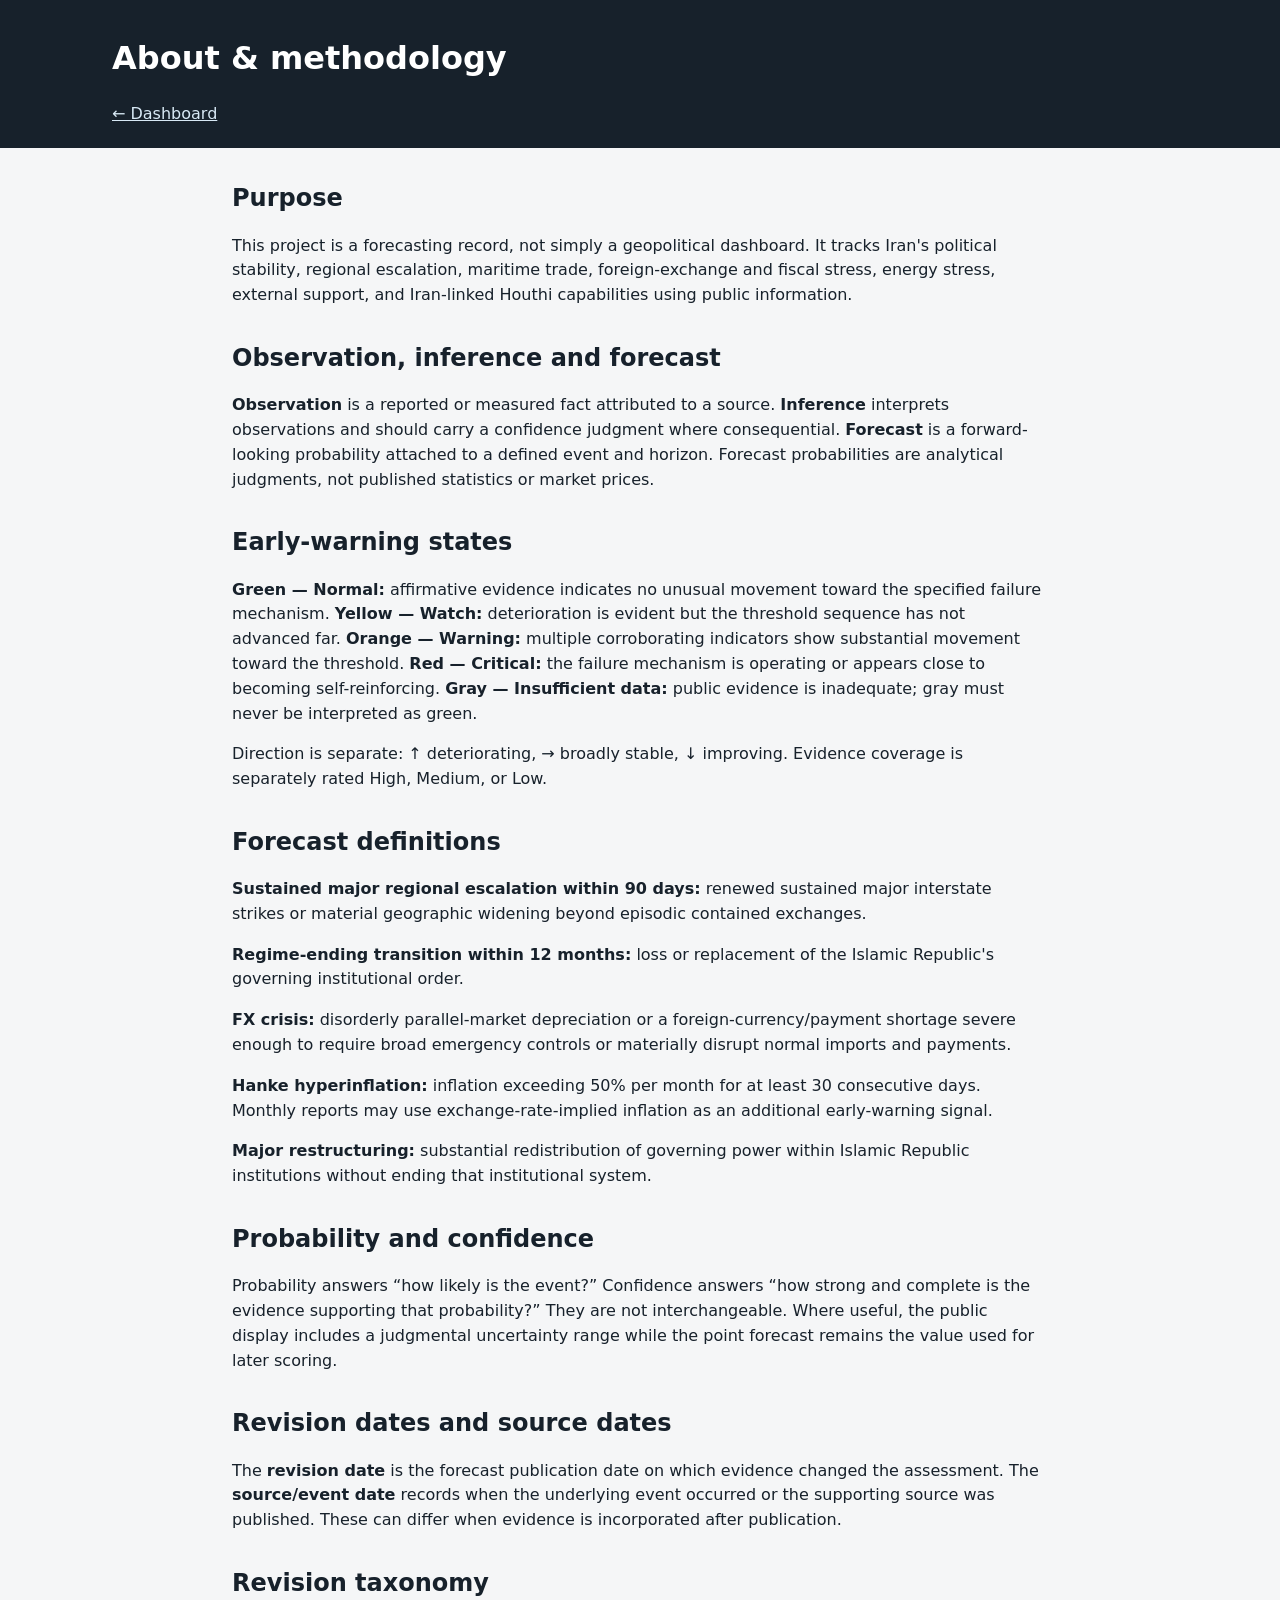
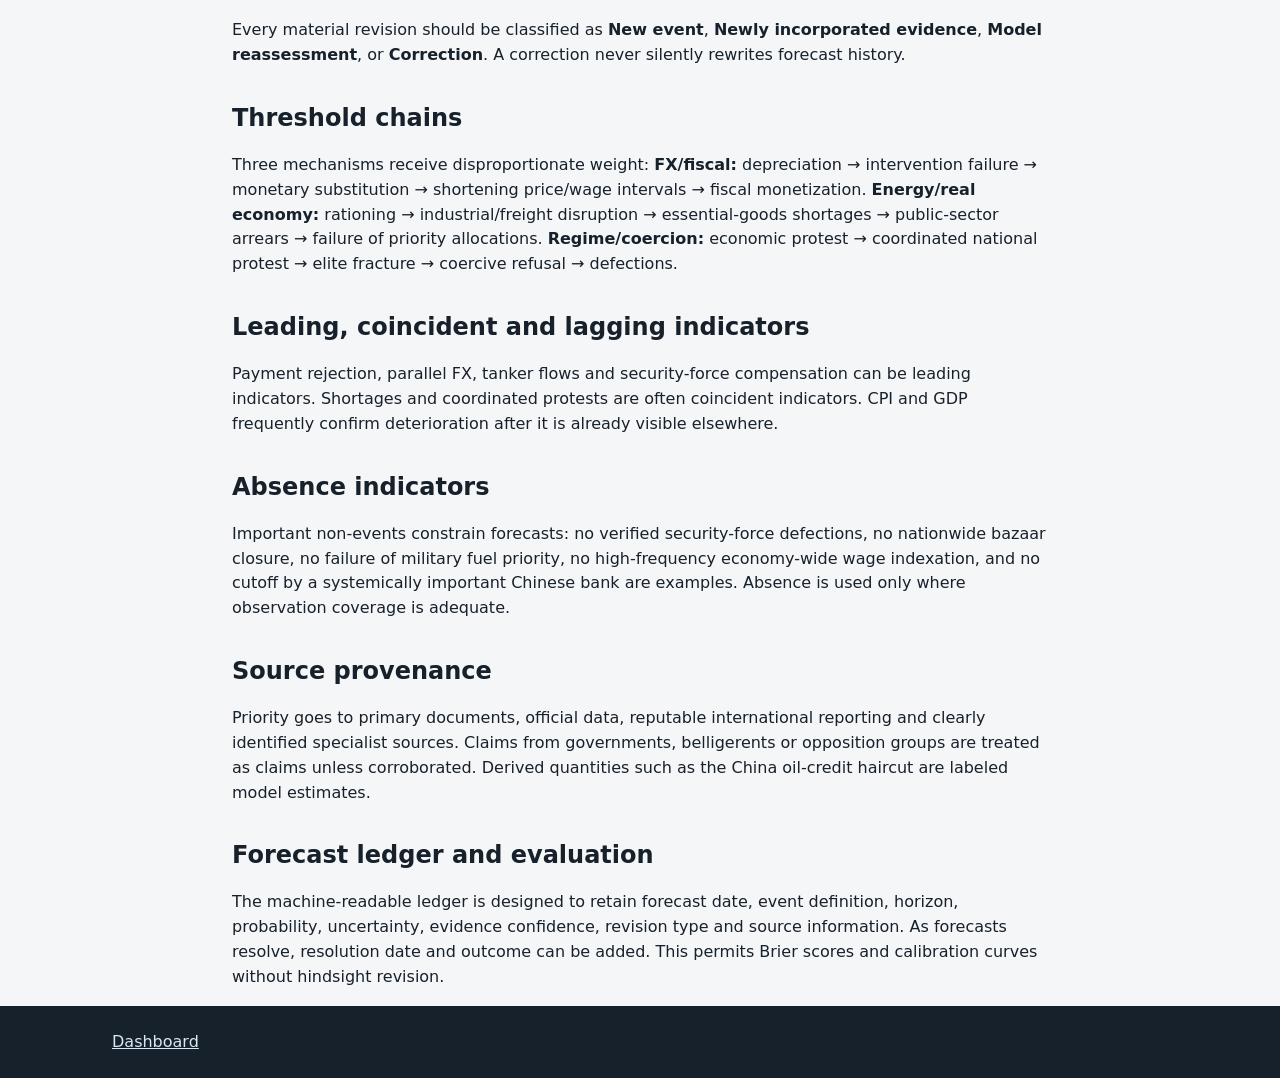
==== about.html @ d5e2c006 "Harmonize uncertainty terminology and revision-date methodology" ====
<!doctype html><html lang="en"><head><meta charset="utf-8"><meta name="viewport" content="width=device-width,initial-scale=1"><title>Methodology · Iran Stability Monitor</title><link rel="stylesheet" href="assets/style.css"></head><body><header><div class="wrap"><h1>About & methodology</h1><nav><a href="index.html">← Dashboard</a></nav></div></header><main class="wrap prose"><h2>Purpose</h2><p>This project is a forecasting record, not simply a geopolitical dashboard. It tracks Iran's political stability, regional escalation, maritime trade, foreign-exchange and fiscal stress, energy stress, external support, and Iran-linked Houthi capabilities using public information.</p><h2>Observation, inference and forecast</h2><p><strong>Observation</strong> is a reported or measured fact attributed to a source. <strong>Inference</strong> interprets observations and should carry a confidence judgment where consequential. <strong>Forecast</strong> is a forward-looking probability attached to a defined event and horizon. Forecast probabilities are analytical judgments, not published statistics or market prices.</p><h2>Early-warning states</h2><p><strong>Green — Normal:</strong> affirmative evidence indicates no unusual movement toward the specified failure mechanism. <strong>Yellow — Watch:</strong> deterioration is evident but the threshold sequence has not advanced far. <strong>Orange — Warning:</strong> multiple corroborating indicators show substantial movement toward the threshold. <strong>Red — Critical:</strong> the failure mechanism is operating or appears close to becoming self-reinforcing. <strong>Gray — Insufficient data:</strong> public evidence is inadequate; gray must never be interpreted as green.</p><p>Direction is separate: ↑ deteriorating, → broadly stable, ↓ improving. Evidence coverage is separately rated High, Medium, or Low.</p><h2>Forecast definitions</h2><p><strong>Sustained major regional escalation within 90 days:</strong> renewed sustained major interstate strikes or material geographic widening beyond episodic contained exchanges.</p><p><strong>Regime-ending transition within 12 months:</strong> loss or replacement of the Islamic Republic's governing institutional order.</p><p><strong>FX crisis:</strong> disorderly parallel-market depreciation or a foreign-currency/payment shortage severe enough to require broad emergency controls or materially disrupt normal imports and payments.</p><p><strong>Hanke hyperinflation:</strong> inflation exceeding 50% per month for at least 30 consecutive days. Monthly reports may use exchange-rate-implied inflation as an additional early-warning signal.</p><p><strong>Major restructuring:</strong> substantial redistribution of governing power within Islamic Republic institutions without ending that institutional system.</p><h2>Probability and confidence</h2><p>Probability answers “how likely is the event?” Confidence answers “how strong and complete is the evidence supporting that probability?” They are not interchangeable. Where useful, the public display includes a judgmental uncertainty range while the point forecast remains the value used for later scoring.</p><h2>Revision dates and source dates</h2><p>The <strong>revision date</strong> is the forecast publication date on which evidence changed the assessment. The <strong>source/event date</strong> records when the underlying event occurred or the supporting source was published. These can differ when evidence is incorporated after publication.</p><h2>Revision taxonomy</h2><p>Every material revision should be classified as <strong>New event</strong>, <strong>Newly incorporated evidence</strong>, <strong>Model reassessment</strong>, or <strong>Correction</strong>. A correction never silently rewrites forecast history.</p><h2>Threshold chains</h2><p>Three mechanisms receive disproportionate weight: <strong>FX/fiscal:</strong> depreciation → intervention failure → monetary substitution → shortening price/wage intervals → fiscal monetization. <strong>Energy/real economy:</strong> rationing → industrial/freight disruption → essential-goods shortages → public-sector arrears → failure of priority allocations. <strong>Regime/coercion:</strong> economic protest → coordinated national protest → elite fracture → coercive refusal → defections.</p><h2>Leading, coincident and lagging indicators</h2><p>Payment rejection, parallel FX, tanker flows and security-force compensation can be leading indicators. Shortages and coordinated protests are often coincident indicators. CPI and GDP frequently confirm deterioration after it is already visible elsewhere.</p><h2>Absence indicators</h2><p>Important non-events constrain forecasts: no verified security-force defections, no nationwide bazaar closure, no failure of military fuel priority, no high-frequency economy-wide wage indexation, and no cutoff by a systemically important Chinese bank are examples. Absence is used only where observation coverage is adequate.</p><h2>Source provenance</h2><p>Priority goes to primary documents, official data, reputable international reporting and clearly identified specialist sources. Claims from governments, belligerents or opposition groups are treated as claims unless corroborated. Derived quantities such as the China oil-credit haircut are labeled model estimates.</p><h2>Forecast ledger and evaluation</h2><p>The machine-readable ledger is designed to retain forecast date, event definition, horizon, probability, uncertainty, evidence confidence, revision type and source information. As forecasts resolve, resolution date and outcome can be added. This permits Brier scores and calibration curves without hindsight revision.</p></main><footer><div class="wrap"><a href="index.html">Dashboard</a></div></footer></body></html>
---- assets/style.css ----
:root{--bg:#f5f6f7;--paper:#fff;--ink:#17212b;--muted:#64717d;--line:#dce1e5;--red:#a92c2c;--orange:#c56b16;--yellow:#b58a13;--green:#28734b;--gray:#8b949c;--blue:#245c83}*{box-sizing:border-box}body{margin:0;background:var(--bg);color:var(--ink);font:16px/1.55 system-ui,-apple-system,Segoe UI,sans-serif}.wrap{max-width:1100px;margin:auto;padding:0 22px}header{background:#17212b;color:#fff;padding:34px 0 22px}header h1{margin:0 0 4px;font-size:2rem}header p{margin:0;color:#cbd3da}nav{display:flex;gap:17px;flex-wrap:wrap;margin-top:18px}a{color:#25648e}header a,footer a{color:#d8e9f5}main{padding-top:30px;padding-bottom:50px}section{margin:0 0 44px}h2{margin-bottom:10px}h3{margin-top:24px}.lead{font-size:1.12rem;max-width:900px}.eyebrow{font-size:.78rem;font-weight:800;letter-spacing:.12em;color:var(--blue)}.cards{display:grid;grid-template-columns:repeat(auto-fit,minmax(205px,1fr));gap:12px}.card,.warning .item,.news,.archive,.empty,.changebox,.panel{background:var(--paper);border:1px solid var(--line);border-radius:9px;padding:16px}.card .value{font-size:1.55rem;font-weight:750}.card .label{font-weight:700}.card .meta{margin-top:7px;color:var(--muted);font-size:.84rem}.small,.muted,.note{color:var(--muted);font-size:.92rem}.critical,.red{border-left:5px solid var(--red)}.warning-level,.orange{border-left:5px solid var(--orange)}.watch,.yellow,.amber{border-left:5px solid var(--yellow)}.normal,.green{border-left:5px solid var(--green)}.unknown,.gray{border-left:5px solid var(--gray)}table{width:100%;border-collapse:collapse;background:var(--paper)}th,td{padding:11px 12px;border-bottom:1px solid var(--line);text-align:left;vertical-align:top}th{font-size:.88rem;color:var(--muted)}.warning{display:grid;grid-template-columns:repeat(auto-fit,minmax(235px,1fr));gap:10px}.warning .item{border-left-width:5px}.warning .head{display:flex;justify-content:space-between;gap:10px;font-weight:750}.dir{font-size:1.05rem}.legend{display:flex;gap:14px;flex-wrap:wrap;margin:10px 0 16px;font-size:.88rem}.green-dot{color:var(--green)}.yellow-dot{color:var(--yellow)}.orange-dot{color:var(--orange)}.red-dot{color:var(--red)}.gray-dot{color:var(--gray)}.news,.archive{margin:9px 0}.news h3,.archive h3{margin:0 0 6px}.tag{font-size:.75rem;font-weight:750;text-transform:uppercase;letter-spacing:.06em}.chartbox{background:white;border:1px solid var(--line);border-radius:9px;padding:12px;overflow:auto;margin-bottom:14px}.prose{max-width:860px}.prose h2{margin-top:32px}.twocol{display:grid;grid-template-columns:1fr 1fr;gap:16px}.changebox{border-left:5px solid var(--blue);margin:15px 0}.chain{background:var(--paper);border:1px solid var(--line);border-radius:9px;padding:14px;margin:10px 0}.steps{display:flex;gap:7px;flex-wrap:wrap;margin-top:8px}.step{padding:5px 8px;border-radius:6px;background:#eceff2;font-size:.86rem}.step.active{background:#f6dfbf}.step.criticalstep{background:#f3c7c7}.step.unknownstep{background:#e7e8e9;color:#667}.range{font-size:.88rem;color:var(--muted)}footer{background:#17212b;color:#cbd3da;padding:24px 0}.note{border-top:1px solid var(--line);padding-top:18px}@media(max-width:700px){header h1{font-size:1.55rem}table{font-size:.86rem}.wrap{padding:0 14px}.twocol{grid-template-columns:1fr}}.signal{font-size:1.05rem;margin-right:3px}.signal.critical{color:var(--red)}.signal.warning-level{color:var(--orange)}.signal.watch{color:var(--yellow)}.signal.normal{color:var(--green)}.signal.unknown{color:var(--gray)}.dir{display:inline-flex;align-items:center;justify-content:center;min-width:28px;height:28px;border-radius:50%;font-weight:900}.dir.up{background:#f7d7d7;color:var(--red)}.dir.flat{background:#eceff2;color:#56616b}.dir.down{background:#dcefe4;color:var(--green)}.dir.unknown{background:#eceff2;color:var(--gray)}.warning .item{position:relative}.warning .item .small{margin-top:7px}.step.done{background:#e6e9ec;color:#4f5962}.step.current.warning{background:#f6dfbf;border:1px solid var(--orange)}.step.current.critical{background:#f3c7c7;border:1px solid var(--red)}.step.current.watch{background:#f5edc9;border:1px solid var(--yellow)}.step.current.normal{background:#dcefe4;border:1px solid var(--green)}.step.current.unknown{background:#e7e8e9;border:1px solid var(--gray)}.forecast-detail{margin:10px 0}.triggergrid{display:grid;grid-template-columns:1fr 1fr;gap:12px;margin-top:8px;font-size:.9rem}.legacy{font-size:.7rem;text-transform:uppercase;letter-spacing:.05em;background:#eceff2;color:#667;padding:3px 6px;border-radius:5px;font-weight:600}@media(max-width:700px){.triggergrid{grid-template-columns:1fr}}
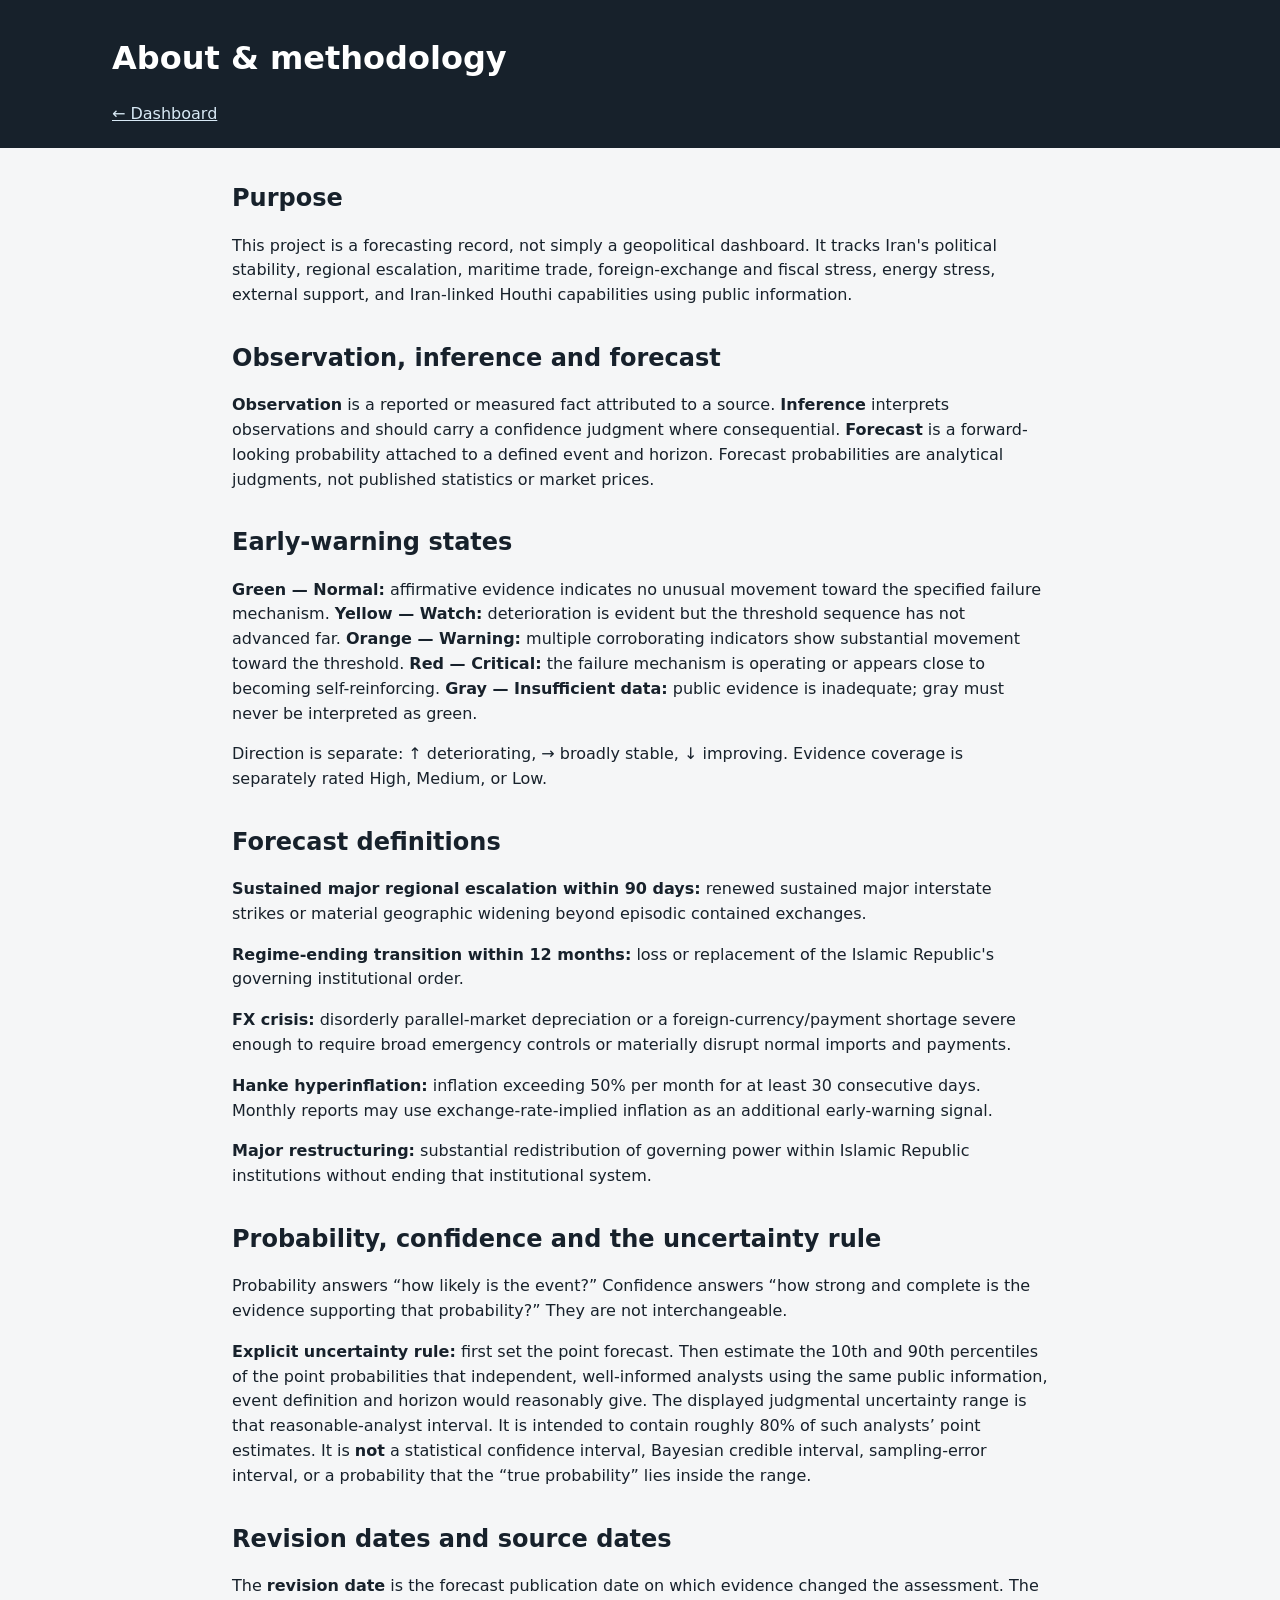
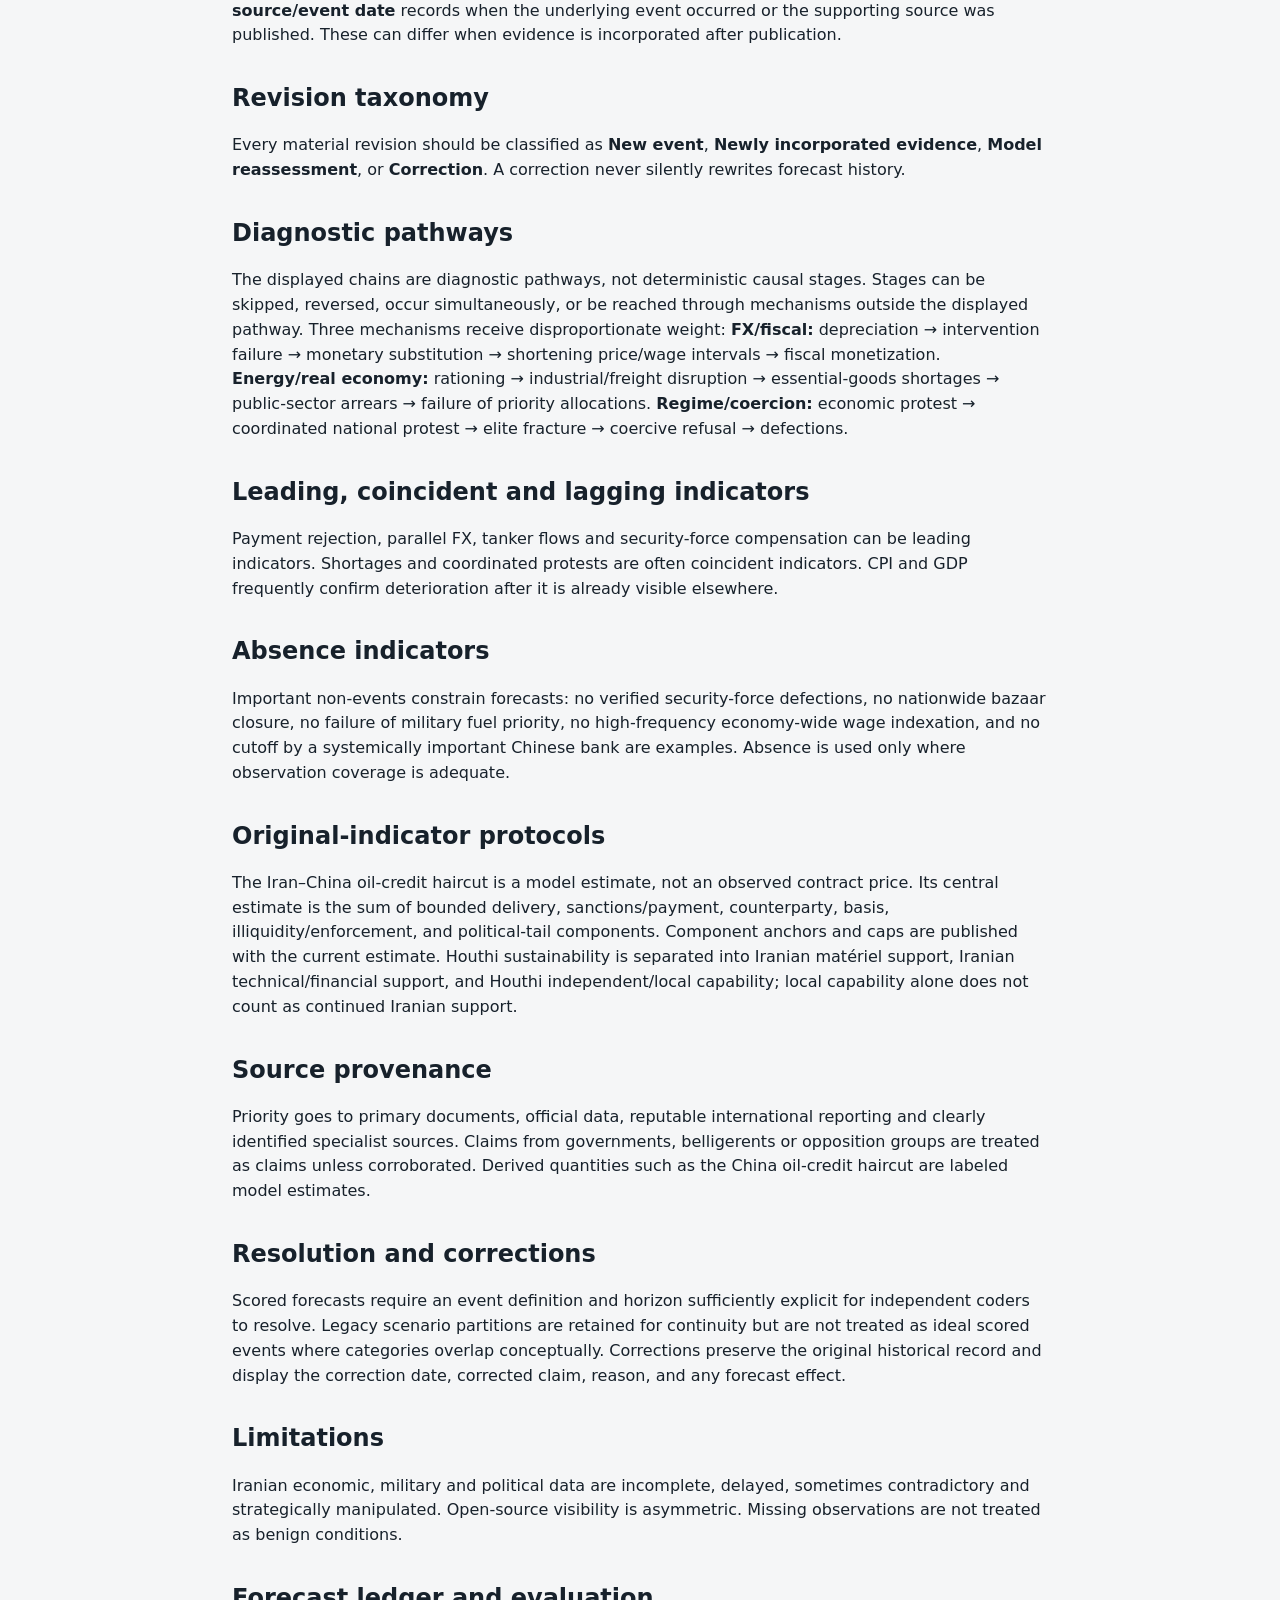
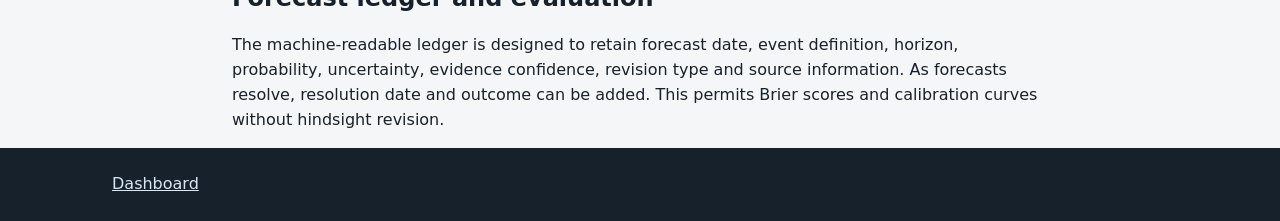
==== commit 41920af9: "Define uncertainty rule pathways resolution and model protocols" ====
--- a/about.html
+++ b/about.html
@@ -1 +1 @@
-<!doctype html><html lang="en"><head><meta charset="utf-8"><meta name="viewport" content="width=device-width,initial-scale=1"><title>Methodology · Iran Stability Monitor</title><link rel="stylesheet" href="assets/style.css"></head><body><header><div class="wrap"><h1>About & methodology</h1><nav><a href="index.html">← Dashboard</a></nav></div></header><main class="wrap prose"><h2>Purpose</h2><p>This project is a forecasting record, not simply a geopolitical dashboard. It tracks Iran's political stability, regional escalation, maritime trade, foreign-exchange and fiscal stress, energy stress, external support, and Iran-linked Houthi capabilities using public information.</p><h2>Observation, inference and forecast</h2><p><strong>Observation</strong> is a reported or measured fact attributed to a source. <strong>Inference</strong> interprets observations and should carry a confidence judgment where consequential. <strong>Forecast</strong> is a forward-looking probability attached to a defined event and horizon. Forecast probabilities are analytical judgments, not published statistics or market prices.</p><h2>Early-warning states</h2><p><strong>Green — Normal:</strong> affirmative evidence indicates no unusual movement toward the specified failure mechanism. <strong>Yellow — Watch:</strong> deterioration is evident but the threshold sequence has not advanced far. <strong>Orange — Warning:</strong> multiple corroborating indicators show substantial movement toward the threshold. <strong>Red — Critical:</strong> the failure mechanism is operating or appears close to becoming self-reinforcing. <strong>Gray — Insufficient data:</strong> public evidence is inadequate; gray must never be interpreted as green.</p><p>Direction is separate: ↑ deteriorating, → broadly stable, ↓ improving. Evidence coverage is separately rated High, Medium, or Low.</p><h2>Forecast definitions</h2><p><strong>Sustained major regional escalation within 90 days:</strong> renewed sustained major interstate strikes or material geographic widening beyond episodic contained exchanges.</p><p><strong>Regime-ending transition within 12 months:</strong> loss or replacement of the Islamic Republic's governing institutional order.</p><p><strong>FX crisis:</strong> disorderly parallel-market depreciation or a foreign-currency/payment shortage severe enough to require broad emergency controls or materially disrupt normal imports and payments.</p><p><strong>Hanke hyperinflation:</strong> inflation exceeding 50% per month for at least 30 consecutive days. Monthly reports may use exchange-rate-implied inflation as an additional early-warning signal.</p><p><strong>Major restructuring:</strong> substantial redistribution of governing power within Islamic Republic institutions without ending that institutional system.</p><h2>Probability and confidence</h2><p>Probability answers “how likely is the event?” Confidence answers “how strong and complete is the evidence supporting that probability?” They are not interchangeable. Where useful, the public display includes a judgmental uncertainty range while the point forecast remains the value used for later scoring.</p><h2>Revision dates and source dates</h2><p>The <strong>revision date</strong> is the forecast publication date on which evidence changed the assessment. The <strong>source/event date</strong> records when the underlying event occurred or the supporting source was published. These can differ when evidence is incorporated after publication.</p><h2>Revision taxonomy</h2><p>Every material revision should be classified as <strong>New event</strong>, <strong>Newly incorporated evidence</strong>, <strong>Model reassessment</strong>, or <strong>Correction</strong>. A correction never silently rewrites forecast history.</p><h2>Threshold chains</h2><p>Three mechanisms receive disproportionate weight: <strong>FX/fiscal:</strong> depreciation → intervention failure → monetary substitution → shortening price/wage intervals → fiscal monetization. <strong>Energy/real economy:</strong> rationing → industrial/freight disruption → essential-goods shortages → public-sector arrears → failure of priority allocations. <strong>Regime/coercion:</strong> economic protest → coordinated national protest → elite fracture → coercive refusal → defections.</p><h2>Leading, coincident and lagging indicators</h2><p>Payment rejection, parallel FX, tanker flows and security-force compensation can be leading indicators. Shortages and coordinated protests are often coincident indicators. CPI and GDP frequently confirm deterioration after it is already visible elsewhere.</p><h2>Absence indicators</h2><p>Important non-events constrain forecasts: no verified security-force defections, no nationwide bazaar closure, no failure of military fuel priority, no high-frequency economy-wide wage indexation, and no cutoff by a systemically important Chinese bank are examples. Absence is used only where observation coverage is adequate.</p><h2>Source provenance</h2><p>Priority goes to primary documents, official data, reputable international reporting and clearly identified specialist sources. Claims from governments, belligerents or opposition groups are treated as claims unless corroborated. Derived quantities such as the China oil-credit haircut are labeled model estimates.</p><h2>Forecast ledger and evaluation</h2><p>The machine-readable ledger is designed to retain forecast date, event definition, horizon, probability, uncertainty, evidence confidence, revision type and source information. As forecasts resolve, resolution date and outcome can be added. This permits Brier scores and calibration curves without hindsight revision.</p></main><footer><div class="wrap"><a href="index.html">Dashboard</a></div></footer></body></html>+<!doctype html><html lang="en"><head><meta charset="utf-8"><meta name="viewport" content="width=device-width,initial-scale=1"><title>Methodology · Iran Stability Monitor</title><link rel="stylesheet" href="assets/style.css"></head><body><header><div class="wrap"><h1>About & methodology</h1><nav><a href="index.html">← Dashboard</a></nav></div></header><main class="wrap prose"><h2>Purpose</h2><p>This project is a forecasting record, not simply a geopolitical dashboard. It tracks Iran's political stability, regional escalation, maritime trade, foreign-exchange and fiscal stress, energy stress, external support, and Iran-linked Houthi capabilities using public information.</p><h2>Observation, inference and forecast</h2><p><strong>Observation</strong> is a reported or measured fact attributed to a source. <strong>Inference</strong> interprets observations and should carry a confidence judgment where consequential. <strong>Forecast</strong> is a forward-looking probability attached to a defined event and horizon. Forecast probabilities are analytical judgments, not published statistics or market prices.</p><h2>Early-warning states</h2><p><strong>Green — Normal:</strong> affirmative evidence indicates no unusual movement toward the specified failure mechanism. <strong>Yellow — Watch:</strong> deterioration is evident but the threshold sequence has not advanced far. <strong>Orange — Warning:</strong> multiple corroborating indicators show substantial movement toward the threshold. <strong>Red — Critical:</strong> the failure mechanism is operating or appears close to becoming self-reinforcing. <strong>Gray — Insufficient data:</strong> public evidence is inadequate; gray must never be interpreted as green.</p><p>Direction is separate: ↑ deteriorating, → broadly stable, ↓ improving. Evidence coverage is separately rated High, Medium, or Low.</p><h2>Forecast definitions</h2><p><strong>Sustained major regional escalation within 90 days:</strong> renewed sustained major interstate strikes or material geographic widening beyond episodic contained exchanges.</p><p><strong>Regime-ending transition within 12 months:</strong> loss or replacement of the Islamic Republic's governing institutional order.</p><p><strong>FX crisis:</strong> disorderly parallel-market depreciation or a foreign-currency/payment shortage severe enough to require broad emergency controls or materially disrupt normal imports and payments.</p><p><strong>Hanke hyperinflation:</strong> inflation exceeding 50% per month for at least 30 consecutive days. Monthly reports may use exchange-rate-implied inflation as an additional early-warning signal.</p><p><strong>Major restructuring:</strong> substantial redistribution of governing power within Islamic Republic institutions without ending that institutional system.</p><h2>Probability, confidence and the uncertainty rule</h2><p>Probability answers “how likely is the event?” Confidence answers “how strong and complete is the evidence supporting that probability?” They are not interchangeable.</p><p><strong>Explicit uncertainty rule:</strong> first set the point forecast. Then estimate the 10th and 90th percentiles of the point probabilities that independent, well-informed analysts using the same public information, event definition and horizon would reasonably give. The displayed judgmental uncertainty range is that reasonable-analyst interval. It is intended to contain roughly 80% of such analysts’ point estimates. It is <strong>not</strong> a statistical confidence interval, Bayesian credible interval, sampling-error interval, or a probability that the “true probability” lies inside the range.</p><h2>Revision dates and source dates</h2><p>The <strong>revision date</strong> is the forecast publication date on which evidence changed the assessment. The <strong>source/event date</strong> records when the underlying event occurred or the supporting source was published. These can differ when evidence is incorporated after publication.</p><h2>Revision taxonomy</h2><p>Every material revision should be classified as <strong>New event</strong>, <strong>Newly incorporated evidence</strong>, <strong>Model reassessment</strong>, or <strong>Correction</strong>. A correction never silently rewrites forecast history.</p><h2>Diagnostic pathways</h2><p>The displayed chains are diagnostic pathways, not deterministic causal stages. Stages can be skipped, reversed, occur simultaneously, or be reached through mechanisms outside the displayed pathway. Three mechanisms receive disproportionate weight: <strong>FX/fiscal:</strong> depreciation → intervention failure → monetary substitution → shortening price/wage intervals → fiscal monetization. <strong>Energy/real economy:</strong> rationing → industrial/freight disruption → essential-goods shortages → public-sector arrears → failure of priority allocations. <strong>Regime/coercion:</strong> economic protest → coordinated national protest → elite fracture → coercive refusal → defections.</p><h2>Leading, coincident and lagging indicators</h2><p>Payment rejection, parallel FX, tanker flows and security-force compensation can be leading indicators. Shortages and coordinated protests are often coincident indicators. CPI and GDP frequently confirm deterioration after it is already visible elsewhere.</p><h2>Absence indicators</h2><p>Important non-events constrain forecasts: no verified security-force defections, no nationwide bazaar closure, no failure of military fuel priority, no high-frequency economy-wide wage indexation, and no cutoff by a systemically important Chinese bank are examples. Absence is used only where observation coverage is adequate.</p><h2>Original-indicator protocols</h2><p>The Iran–China oil-credit haircut is a model estimate, not an observed contract price. Its central estimate is the sum of bounded delivery, sanctions/payment, counterparty, basis, illiquidity/enforcement, and political-tail components. Component anchors and caps are published with the current estimate. Houthi sustainability is separated into Iranian matériel support, Iranian technical/financial support, and Houthi independent/local capability; local capability alone does not count as continued Iranian support.</p><h2>Source provenance</h2><p>Priority goes to primary documents, official data, reputable international reporting and clearly identified specialist sources. Claims from governments, belligerents or opposition groups are treated as claims unless corroborated. Derived quantities such as the China oil-credit haircut are labeled model estimates.</p><h2>Resolution and corrections</h2><p>Scored forecasts require an event definition and horizon sufficiently explicit for independent coders to resolve. Legacy scenario partitions are retained for continuity but are not treated as ideal scored events where categories overlap conceptually. Corrections preserve the original historical record and display the correction date, corrected claim, reason, and any forecast effect.</p><h2>Limitations</h2><p>Iranian economic, military and political data are incomplete, delayed, sometimes contradictory and strategically manipulated. Open-source visibility is asymmetric. Missing observations are not treated as benign conditions.</p><h2>Forecast ledger and evaluation</h2><p>The machine-readable ledger is designed to retain forecast date, event definition, horizon, probability, uncertainty, evidence confidence, revision type and source information. As forecasts resolve, resolution date and outcome can be added. This permits Brier scores and calibration curves without hindsight revision.</p></main><footer><div class="wrap"><a href="index.html">Dashboard</a></div></footer></body></html>
--- a/assets/style.css
+++ b/assets/style.css
@@ -1 +1 @@
-:root{--bg:#f5f6f7;--paper:#fff;--ink:#17212b;--muted:#64717d;--line:#dce1e5;--red:#a92c2c;--orange:#c56b16;--yellow:#b58a13;--green:#28734b;--gray:#8b949c;--blue:#245c83}*{box-sizing:border-box}body{margin:0;background:var(--bg);color:var(--ink);font:16px/1.55 system-ui,-apple-system,Segoe UI,sans-serif}.wrap{max-width:1100px;margin:auto;padding:0 22px}header{background:#17212b;color:#fff;padding:34px 0 22px}header h1{margin:0 0 4px;font-size:2rem}header p{margin:0;color:#cbd3da}nav{display:flex;gap:17px;flex-wrap:wrap;margin-top:18px}a{color:#25648e}header a,footer a{color:#d8e9f5}main{padding-top:30px;padding-bottom:50px}section{margin:0 0 44px}h2{margin-bottom:10px}h3{margin-top:24px}.lead{font-size:1.12rem;max-width:900px}.eyebrow{font-size:.78rem;font-weight:800;letter-spacing:.12em;color:var(--blue)}.cards{display:grid;grid-template-columns:repeat(auto-fit,minmax(205px,1fr));gap:12px}.card,.warning .item,.news,.archive,.empty,.changebox,.panel{background:var(--paper);border:1px solid var(--line);border-radius:9px;padding:16px}.card .value{font-size:1.55rem;font-weight:750}.card .label{font-weight:700}.card .meta{margin-top:7px;color:var(--muted);font-size:.84rem}.small,.muted,.note{color:var(--muted);font-size:.92rem}.critical,.red{border-left:5px solid var(--red)}.warning-level,.orange{border-left:5px solid var(--orange)}.watch,.yellow,.amber{border-left:5px solid var(--yellow)}.normal,.green{border-left:5px solid var(--green)}.unknown,.gray{border-left:5px solid var(--gray)}table{width:100%;border-collapse:collapse;background:var(--paper)}th,td{padding:11px 12px;border-bottom:1px solid var(--line);text-align:left;vertical-align:top}th{font-size:.88rem;color:var(--muted)}.warning{display:grid;grid-template-columns:repeat(auto-fit,minmax(235px,1fr));gap:10px}.warning .item{border-left-width:5px}.warning .head{display:flex;justify-content:space-between;gap:10px;font-weight:750}.dir{font-size:1.05rem}.legend{display:flex;gap:14px;flex-wrap:wrap;margin:10px 0 16px;font-size:.88rem}.green-dot{color:var(--green)}.yellow-dot{color:var(--yellow)}.orange-dot{color:var(--orange)}.red-dot{color:var(--red)}.gray-dot{color:var(--gray)}.news,.archive{margin:9px 0}.news h3,.archive h3{margin:0 0 6px}.tag{font-size:.75rem;font-weight:750;text-transform:uppercase;letter-spacing:.06em}.chartbox{background:white;border:1px solid var(--line);border-radius:9px;padding:12px;overflow:auto;margin-bottom:14px}.prose{max-width:860px}.prose h2{margin-top:32px}.twocol{display:grid;grid-template-columns:1fr 1fr;gap:16px}.changebox{border-left:5px solid var(--blue);margin:15px 0}.chain{background:var(--paper);border:1px solid var(--line);border-radius:9px;padding:14px;margin:10px 0}.steps{display:flex;gap:7px;flex-wrap:wrap;margin-top:8px}.step{padding:5px 8px;border-radius:6px;background:#eceff2;font-size:.86rem}.step.active{background:#f6dfbf}.step.criticalstep{background:#f3c7c7}.step.unknownstep{background:#e7e8e9;color:#667}.range{font-size:.88rem;color:var(--muted)}footer{background:#17212b;color:#cbd3da;padding:24px 0}.note{border-top:1px solid var(--line);padding-top:18px}@media(max-width:700px){header h1{font-size:1.55rem}table{font-size:.86rem}.wrap{padding:0 14px}.twocol{grid-template-columns:1fr}}.signal{font-size:1.05rem;margin-right:3px}.signal.critical{color:var(--red)}.signal.warning-level{color:var(--orange)}.signal.watch{color:var(--yellow)}.signal.normal{color:var(--green)}.signal.unknown{color:var(--gray)}.dir{display:inline-flex;align-items:center;justify-content:center;min-width:28px;height:28px;border-radius:50%;font-weight:900}.dir.up{background:#f7d7d7;color:var(--red)}.dir.flat{background:#eceff2;color:#56616b}.dir.down{background:#dcefe4;color:var(--green)}.dir.unknown{background:#eceff2;color:var(--gray)}.warning .item{position:relative}.warning .item .small{margin-top:7px}.step.done{background:#e6e9ec;color:#4f5962}.step.current.warning{background:#f6dfbf;border:1px solid var(--orange)}.step.current.critical{background:#f3c7c7;border:1px solid var(--red)}.step.current.watch{background:#f5edc9;border:1px solid var(--yellow)}.step.current.normal{background:#dcefe4;border:1px solid var(--green)}.step.current.unknown{background:#e7e8e9;border:1px solid var(--gray)}.forecast-detail{margin:10px 0}.triggergrid{display:grid;grid-template-columns:1fr 1fr;gap:12px;margin-top:8px;font-size:.9rem}.legacy{font-size:.7rem;text-transform:uppercase;letter-spacing:.05em;background:#eceff2;color:#667;padding:3px 6px;border-radius:5px;font-weight:600}@media(max-width:700px){.triggergrid{grid-template-columns:1fr}}+:root{--bg:#f5f6f7;--paper:#fff;--ink:#17212b;--muted:#64717d;--line:#dce1e5;--red:#a92c2c;--orange:#c56b16;--yellow:#b58a13;--green:#28734b;--gray:#8b949c;--blue:#245c83}*{box-sizing:border-box}body{margin:0;background:var(--bg);color:var(--ink);font:16px/1.55 system-ui,-apple-system,Segoe UI,sans-serif}.wrap{max-width:1100px;margin:auto;padding:0 22px}header{background:#17212b;color:#fff;padding:34px 0 22px}header h1{margin:0 0 4px;font-size:2rem}header p{margin:0;color:#cbd3da}nav{display:flex;gap:17px;flex-wrap:wrap;margin-top:18px}a{color:#25648e}header a,footer a{color:#d8e9f5}main{padding-top:30px;padding-bottom:50px}section{margin:0 0 44px}h2{margin-bottom:10px}h3{margin-top:24px}.lead{font-size:1.12rem;max-width:900px}.eyebrow{font-size:.78rem;font-weight:800;letter-spacing:.12em;color:var(--blue)}.cards{display:grid;grid-template-columns:repeat(auto-fit,minmax(205px,1fr));gap:12px}.card,.warning .item,.news,.archive,.empty,.changebox,.panel{background:var(--paper);border:1px solid var(--line);border-radius:9px;padding:16px}.card .value{font-size:1.55rem;font-weight:750}.card .label{font-weight:700}.card .meta{margin-top:7px;color:var(--muted);font-size:.84rem}.small,.muted,.note{color:var(--muted);font-size:.92rem}.critical,.red{border-left:5px solid var(--red)}.warning-level,.orange{border-left:5px solid var(--orange)}.watch,.yellow,.amber{border-left:5px solid var(--yellow)}.normal,.green{border-left:5px solid var(--green)}.unknown,.gray{border-left:5px solid var(--gray)}table{width:100%;border-collapse:collapse;background:var(--paper)}th,td{padding:11px 12px;border-bottom:1px solid var(--line);text-align:left;vertical-align:top}th{font-size:.88rem;color:var(--muted)}.warning{display:grid;grid-template-columns:repeat(auto-fit,minmax(235px,1fr));gap:10px}.warning .item{border-left-width:5px}.warning .head{display:flex;justify-content:space-between;gap:10px;font-weight:750}.dir{font-size:1.05rem}.legend{display:flex;gap:14px;flex-wrap:wrap;margin:10px 0 16px;font-size:.88rem}.green-dot{color:var(--green)}.yellow-dot{color:var(--yellow)}.orange-dot{color:var(--orange)}.red-dot{color:var(--red)}.gray-dot{color:var(--gray)}.news,.archive{margin:9px 0}.news h3,.archive h3{margin:0 0 6px}.tag{font-size:.75rem;font-weight:750;text-transform:uppercase;letter-spacing:.06em}.chartbox{background:white;border:1px solid var(--line);border-radius:9px;padding:12px;overflow:auto;margin-bottom:14px}.prose{max-width:860px}.prose h2{margin-top:32px}.twocol{display:grid;grid-template-columns:1fr 1fr;gap:16px}.changebox{border-left:5px solid var(--blue);margin:15px 0}.chain{background:var(--paper);border:1px solid var(--line);border-radius:9px;padding:14px;margin:10px 0}.steps{display:flex;gap:7px;flex-wrap:wrap;margin-top:8px}.step{padding:5px 8px;border-radius:6px;background:#eceff2;font-size:.86rem}.step.active{background:#f6dfbf}.step.criticalstep{background:#f3c7c7}.step.unknownstep{background:#e7e8e9;color:#667}.range{font-size:.88rem;color:var(--muted)}footer{background:#17212b;color:#cbd3da;padding:24px 0}.note{border-top:1px solid var(--line);padding-top:18px}@media(max-width:700px){header h1{font-size:1.55rem}table{font-size:.86rem}.wrap{padding:0 14px}.twocol{grid-template-columns:1fr}}.signal{font-size:1.05rem;margin-right:3px}.signal.critical{color:var(--red)}.signal.warning-level{color:var(--orange)}.signal.watch{color:var(--yellow)}.signal.normal{color:var(--green)}.signal.unknown{color:var(--gray)}.dir{display:inline-flex;align-items:center;justify-content:center;min-width:28px;height:28px;border-radius:50%;font-weight:900}.dir.up{background:#f7d7d7;color:var(--red)}.dir.flat{background:#eceff2;color:#56616b}.dir.down{background:#dcefe4;color:var(--green)}.dir.unknown{background:#eceff2;color:var(--gray)}.warning .item{position:relative}.warning .item .small{margin-top:7px}.step.done{background:#e6e9ec;color:#4f5962}.step.current.warning{background:#f6dfbf;border:1px solid var(--orange)}.step.current.critical{background:#f3c7c7;border:1px solid var(--red)}.step.current.watch{background:#f5edc9;border:1px solid var(--yellow)}.step.current.normal{background:#dcefe4;border:1px solid var(--green)}.step.current.unknown{background:#e7e8e9;border:1px solid var(--gray)}.forecast-detail{margin:10px 0}.triggergrid{display:grid;grid-template-columns:1fr 1fr;gap:12px;margin-top:8px;font-size:.9rem}.legacy{font-size:.7rem;text-transform:uppercase;letter-spacing:.05em;background:#eceff2;color:#667;padding:3px 6px;border-radius:5px;font-weight:600}@media(max-width:700px){.triggergrid{grid-template-columns:1fr}}.source-note{margin-top:7px;padding:8px 10px;background:#f4f6f7;border-radius:6px;color:var(--muted);font-size:.86rem}.step.current{font-weight:700}
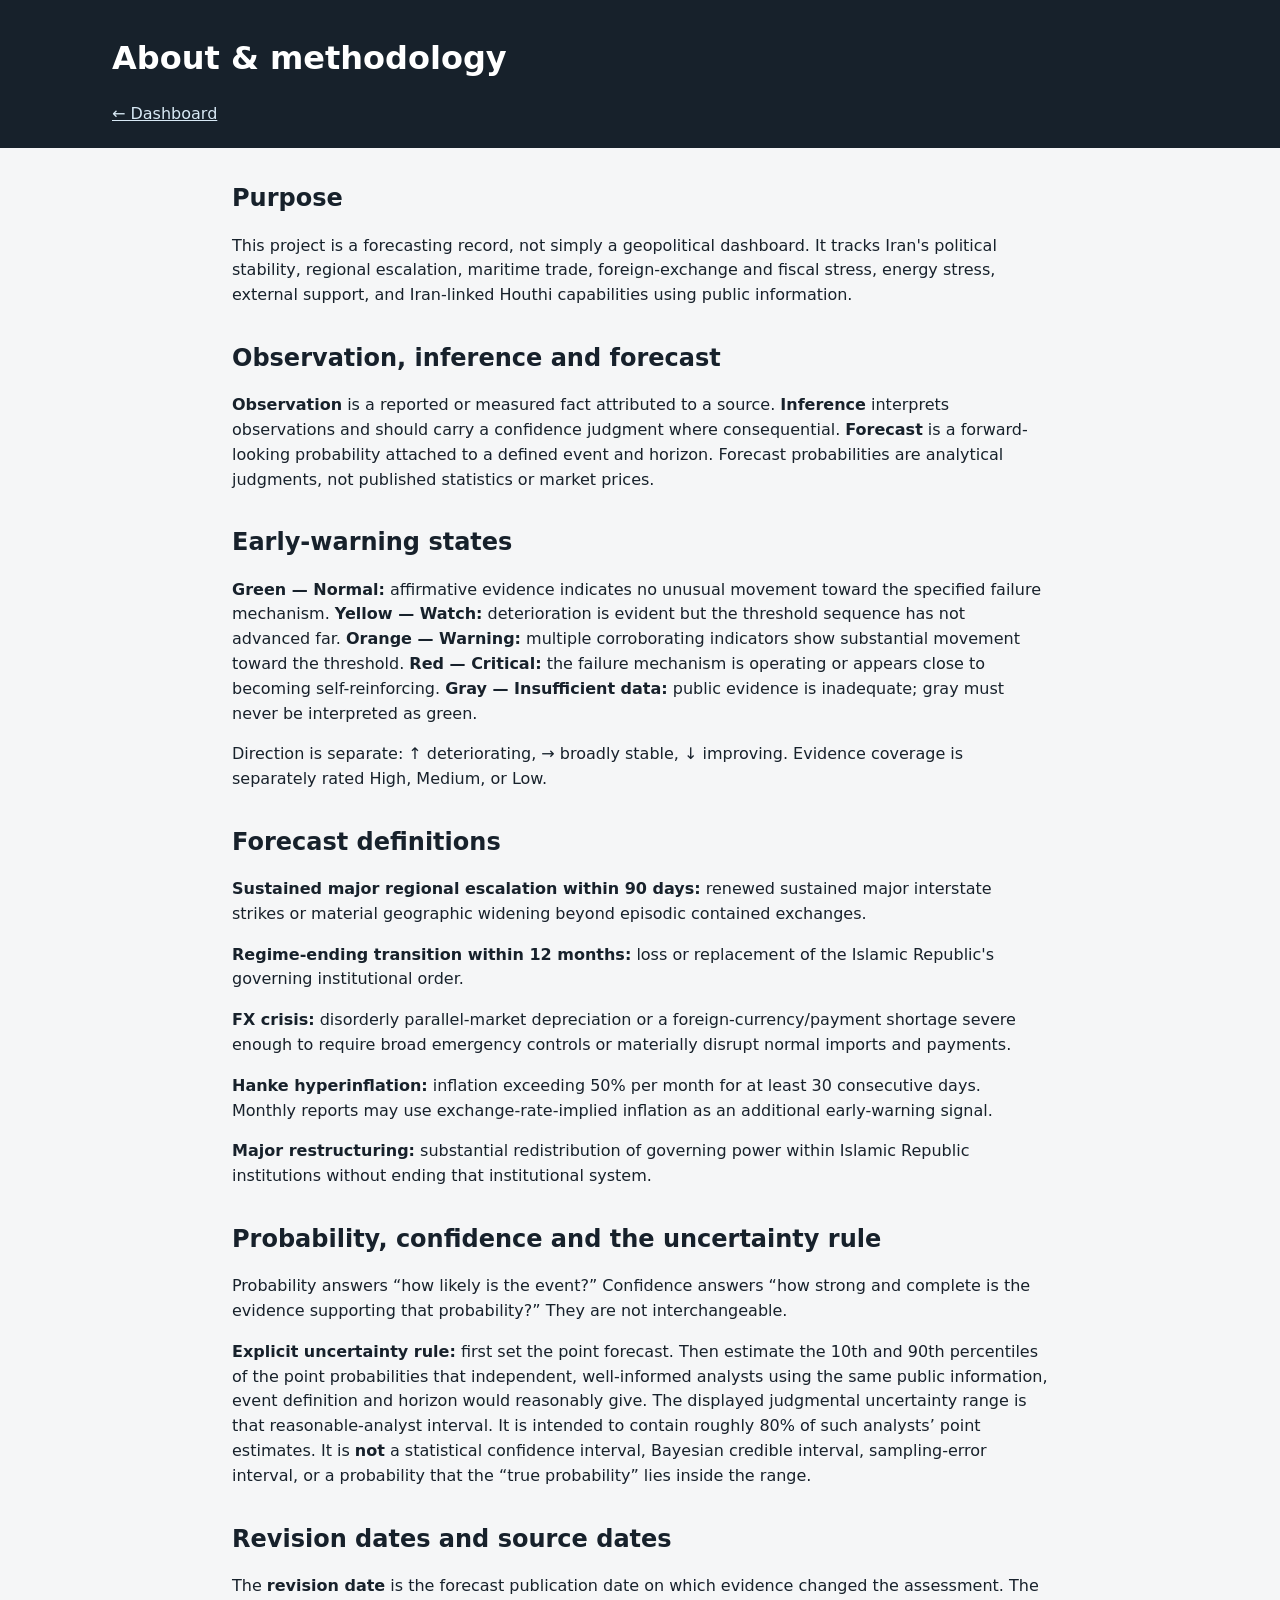
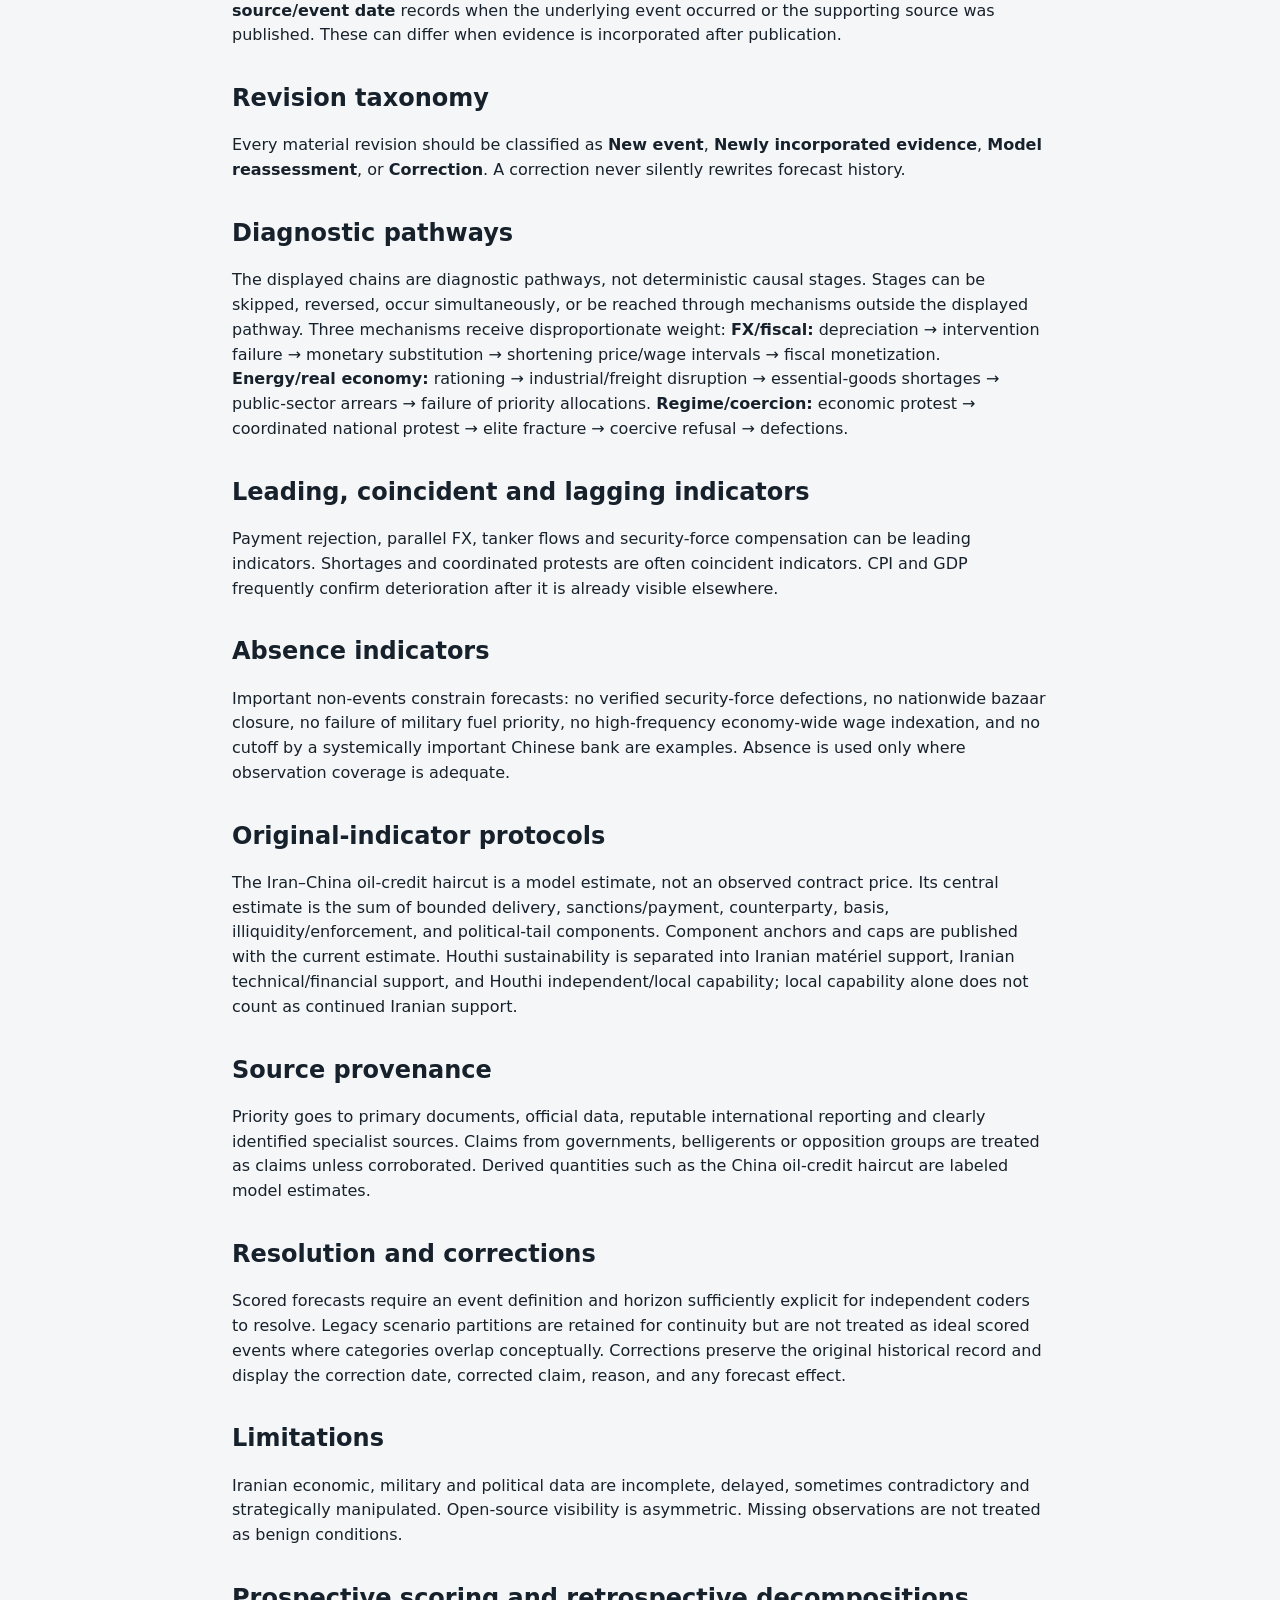
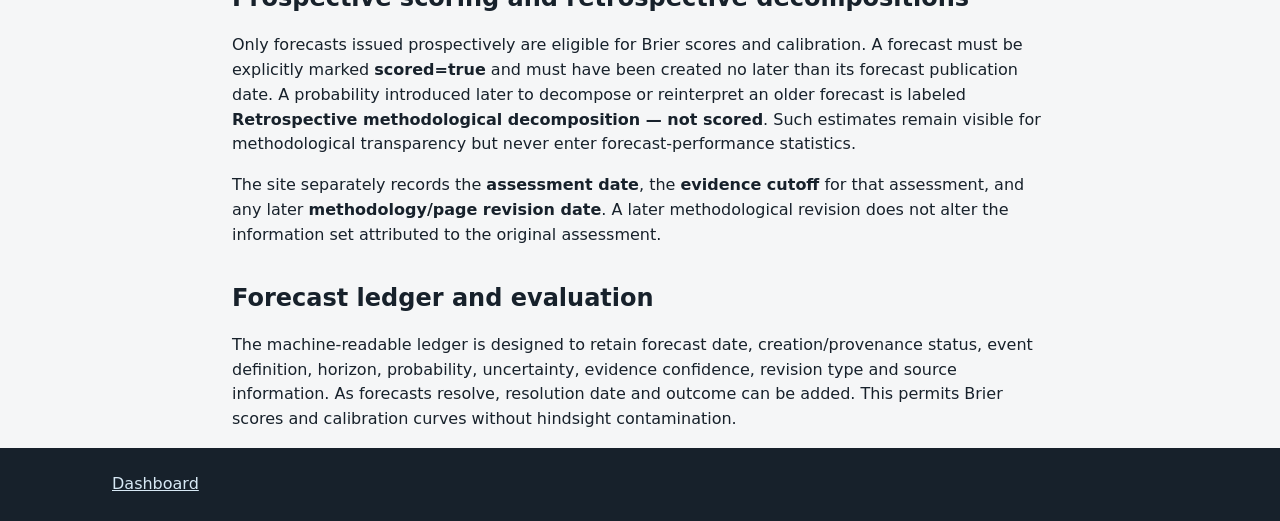
==== commit 3694acbf: "Document prospective scoring and retrospective decomposition policy" ====
--- a/about.html
+++ b/about.html
@@ -1 +1 @@
-<!doctype html><html lang="en"><head><meta charset="utf-8"><meta name="viewport" content="width=device-width,initial-scale=1"><title>Methodology · Iran Stability Monitor</title><link rel="stylesheet" href="assets/style.css"></head><body><header><div class="wrap"><h1>About & methodology</h1><nav><a href="index.html">← Dashboard</a></nav></div></header><main class="wrap prose"><h2>Purpose</h2><p>This project is a forecasting record, not simply a geopolitical dashboard. It tracks Iran's political stability, regional escalation, maritime trade, foreign-exchange and fiscal stress, energy stress, external support, and Iran-linked Houthi capabilities using public information.</p><h2>Observation, inference and forecast</h2><p><strong>Observation</strong> is a reported or measured fact attributed to a source. <strong>Inference</strong> interprets observations and should carry a confidence judgment where consequential. <strong>Forecast</strong> is a forward-looking probability attached to a defined event and horizon. Forecast probabilities are analytical judgments, not published statistics or market prices.</p><h2>Early-warning states</h2><p><strong>Green — Normal:</strong> affirmative evidence indicates no unusual movement toward the specified failure mechanism. <strong>Yellow — Watch:</strong> deterioration is evident but the threshold sequence has not advanced far. <strong>Orange — Warning:</strong> multiple corroborating indicators show substantial movement toward the threshold. <strong>Red — Critical:</strong> the failure mechanism is operating or appears close to becoming self-reinforcing. <strong>Gray — Insufficient data:</strong> public evidence is inadequate; gray must never be interpreted as green.</p><p>Direction is separate: ↑ deteriorating, → broadly stable, ↓ improving. Evidence coverage is separately rated High, Medium, or Low.</p><h2>Forecast definitions</h2><p><strong>Sustained major regional escalation within 90 days:</strong> renewed sustained major interstate strikes or material geographic widening beyond episodic contained exchanges.</p><p><strong>Regime-ending transition within 12 months:</strong> loss or replacement of the Islamic Republic's governing institutional order.</p><p><strong>FX crisis:</strong> disorderly parallel-market depreciation or a foreign-currency/payment shortage severe enough to require broad emergency controls or materially disrupt normal imports and payments.</p><p><strong>Hanke hyperinflation:</strong> inflation exceeding 50% per month for at least 30 consecutive days. Monthly reports may use exchange-rate-implied inflation as an additional early-warning signal.</p><p><strong>Major restructuring:</strong> substantial redistribution of governing power within Islamic Republic institutions without ending that institutional system.</p><h2>Probability, confidence and the uncertainty rule</h2><p>Probability answers “how likely is the event?” Confidence answers “how strong and complete is the evidence supporting that probability?” They are not interchangeable.</p><p><strong>Explicit uncertainty rule:</strong> first set the point forecast. Then estimate the 10th and 90th percentiles of the point probabilities that independent, well-informed analysts using the same public information, event definition and horizon would reasonably give. The displayed judgmental uncertainty range is that reasonable-analyst interval. It is intended to contain roughly 80% of such analysts’ point estimates. It is <strong>not</strong> a statistical confidence interval, Bayesian credible interval, sampling-error interval, or a probability that the “true probability” lies inside the range.</p><h2>Revision dates and source dates</h2><p>The <strong>revision date</strong> is the forecast publication date on which evidence changed the assessment. The <strong>source/event date</strong> records when the underlying event occurred or the supporting source was published. These can differ when evidence is incorporated after publication.</p><h2>Revision taxonomy</h2><p>Every material revision should be classified as <strong>New event</strong>, <strong>Newly incorporated evidence</strong>, <strong>Model reassessment</strong>, or <strong>Correction</strong>. A correction never silently rewrites forecast history.</p><h2>Diagnostic pathways</h2><p>The displayed chains are diagnostic pathways, not deterministic causal stages. Stages can be skipped, reversed, occur simultaneously, or be reached through mechanisms outside the displayed pathway. Three mechanisms receive disproportionate weight: <strong>FX/fiscal:</strong> depreciation → intervention failure → monetary substitution → shortening price/wage intervals → fiscal monetization. <strong>Energy/real economy:</strong> rationing → industrial/freight disruption → essential-goods shortages → public-sector arrears → failure of priority allocations. <strong>Regime/coercion:</strong> economic protest → coordinated national protest → elite fracture → coercive refusal → defections.</p><h2>Leading, coincident and lagging indicators</h2><p>Payment rejection, parallel FX, tanker flows and security-force compensation can be leading indicators. Shortages and coordinated protests are often coincident indicators. CPI and GDP frequently confirm deterioration after it is already visible elsewhere.</p><h2>Absence indicators</h2><p>Important non-events constrain forecasts: no verified security-force defections, no nationwide bazaar closure, no failure of military fuel priority, no high-frequency economy-wide wage indexation, and no cutoff by a systemically important Chinese bank are examples. Absence is used only where observation coverage is adequate.</p><h2>Original-indicator protocols</h2><p>The Iran–China oil-credit haircut is a model estimate, not an observed contract price. Its central estimate is the sum of bounded delivery, sanctions/payment, counterparty, basis, illiquidity/enforcement, and political-tail components. Component anchors and caps are published with the current estimate. Houthi sustainability is separated into Iranian matériel support, Iranian technical/financial support, and Houthi independent/local capability; local capability alone does not count as continued Iranian support.</p><h2>Source provenance</h2><p>Priority goes to primary documents, official data, reputable international reporting and clearly identified specialist sources. Claims from governments, belligerents or opposition groups are treated as claims unless corroborated. Derived quantities such as the China oil-credit haircut are labeled model estimates.</p><h2>Resolution and corrections</h2><p>Scored forecasts require an event definition and horizon sufficiently explicit for independent coders to resolve. Legacy scenario partitions are retained for continuity but are not treated as ideal scored events where categories overlap conceptually. Corrections preserve the original historical record and display the correction date, corrected claim, reason, and any forecast effect.</p><h2>Limitations</h2><p>Iranian economic, military and political data are incomplete, delayed, sometimes contradictory and strategically manipulated. Open-source visibility is asymmetric. Missing observations are not treated as benign conditions.</p><h2>Forecast ledger and evaluation</h2><p>The machine-readable ledger is designed to retain forecast date, event definition, horizon, probability, uncertainty, evidence confidence, revision type and source information. As forecasts resolve, resolution date and outcome can be added. This permits Brier scores and calibration curves without hindsight revision.</p></main><footer><div class="wrap"><a href="index.html">Dashboard</a></div></footer></body></html>+<!doctype html><html lang="en"><head><meta charset="utf-8"><meta name="viewport" content="width=device-width,initial-scale=1"><title>Methodology · Iran Stability Monitor</title><link rel="stylesheet" href="assets/style.css"></head><body><header><div class="wrap"><h1>About & methodology</h1><nav><a href="index.html">← Dashboard</a></nav></div></header><main class="wrap prose"><h2>Purpose</h2><p>This project is a forecasting record, not simply a geopolitical dashboard. It tracks Iran's political stability, regional escalation, maritime trade, foreign-exchange and fiscal stress, energy stress, external support, and Iran-linked Houthi capabilities using public information.</p><h2>Observation, inference and forecast</h2><p><strong>Observation</strong> is a reported or measured fact attributed to a source. <strong>Inference</strong> interprets observations and should carry a confidence judgment where consequential. <strong>Forecast</strong> is a forward-looking probability attached to a defined event and horizon. Forecast probabilities are analytical judgments, not published statistics or market prices.</p><h2>Early-warning states</h2><p><strong>Green — Normal:</strong> affirmative evidence indicates no unusual movement toward the specified failure mechanism. <strong>Yellow — Watch:</strong> deterioration is evident but the threshold sequence has not advanced far. <strong>Orange — Warning:</strong> multiple corroborating indicators show substantial movement toward the threshold. <strong>Red — Critical:</strong> the failure mechanism is operating or appears close to becoming self-reinforcing. <strong>Gray — Insufficient data:</strong> public evidence is inadequate; gray must never be interpreted as green.</p><p>Direction is separate: ↑ deteriorating, → broadly stable, ↓ improving. Evidence coverage is separately rated High, Medium, or Low.</p><h2>Forecast definitions</h2><p><strong>Sustained major regional escalation within 90 days:</strong> renewed sustained major interstate strikes or material geographic widening beyond episodic contained exchanges.</p><p><strong>Regime-ending transition within 12 months:</strong> loss or replacement of the Islamic Republic's governing institutional order.</p><p><strong>FX crisis:</strong> disorderly parallel-market depreciation or a foreign-currency/payment shortage severe enough to require broad emergency controls or materially disrupt normal imports and payments.</p><p><strong>Hanke hyperinflation:</strong> inflation exceeding 50% per month for at least 30 consecutive days. Monthly reports may use exchange-rate-implied inflation as an additional early-warning signal.</p><p><strong>Major restructuring:</strong> substantial redistribution of governing power within Islamic Republic institutions without ending that institutional system.</p><h2>Probability, confidence and the uncertainty rule</h2><p>Probability answers “how likely is the event?” Confidence answers “how strong and complete is the evidence supporting that probability?” They are not interchangeable.</p><p><strong>Explicit uncertainty rule:</strong> first set the point forecast. Then estimate the 10th and 90th percentiles of the point probabilities that independent, well-informed analysts using the same public information, event definition and horizon would reasonably give. The displayed judgmental uncertainty range is that reasonable-analyst interval. It is intended to contain roughly 80% of such analysts’ point estimates. It is <strong>not</strong> a statistical confidence interval, Bayesian credible interval, sampling-error interval, or a probability that the “true probability” lies inside the range.</p><h2>Revision dates and source dates</h2><p>The <strong>revision date</strong> is the forecast publication date on which evidence changed the assessment. The <strong>source/event date</strong> records when the underlying event occurred or the supporting source was published. These can differ when evidence is incorporated after publication.</p><h2>Revision taxonomy</h2><p>Every material revision should be classified as <strong>New event</strong>, <strong>Newly incorporated evidence</strong>, <strong>Model reassessment</strong>, or <strong>Correction</strong>. A correction never silently rewrites forecast history.</p><h2>Diagnostic pathways</h2><p>The displayed chains are diagnostic pathways, not deterministic causal stages. Stages can be skipped, reversed, occur simultaneously, or be reached through mechanisms outside the displayed pathway. Three mechanisms receive disproportionate weight: <strong>FX/fiscal:</strong> depreciation → intervention failure → monetary substitution → shortening price/wage intervals → fiscal monetization. <strong>Energy/real economy:</strong> rationing → industrial/freight disruption → essential-goods shortages → public-sector arrears → failure of priority allocations. <strong>Regime/coercion:</strong> economic protest → coordinated national protest → elite fracture → coercive refusal → defections.</p><h2>Leading, coincident and lagging indicators</h2><p>Payment rejection, parallel FX, tanker flows and security-force compensation can be leading indicators. Shortages and coordinated protests are often coincident indicators. CPI and GDP frequently confirm deterioration after it is already visible elsewhere.</p><h2>Absence indicators</h2><p>Important non-events constrain forecasts: no verified security-force defections, no nationwide bazaar closure, no failure of military fuel priority, no high-frequency economy-wide wage indexation, and no cutoff by a systemically important Chinese bank are examples. Absence is used only where observation coverage is adequate.</p><h2>Original-indicator protocols</h2><p>The Iran–China oil-credit haircut is a model estimate, not an observed contract price. Its central estimate is the sum of bounded delivery, sanctions/payment, counterparty, basis, illiquidity/enforcement, and political-tail components. Component anchors and caps are published with the current estimate. Houthi sustainability is separated into Iranian matériel support, Iranian technical/financial support, and Houthi independent/local capability; local capability alone does not count as continued Iranian support.</p><h2>Source provenance</h2><p>Priority goes to primary documents, official data, reputable international reporting and clearly identified specialist sources. Claims from governments, belligerents or opposition groups are treated as claims unless corroborated. Derived quantities such as the China oil-credit haircut are labeled model estimates.</p><h2>Resolution and corrections</h2><p>Scored forecasts require an event definition and horizon sufficiently explicit for independent coders to resolve. Legacy scenario partitions are retained for continuity but are not treated as ideal scored events where categories overlap conceptually. Corrections preserve the original historical record and display the correction date, corrected claim, reason, and any forecast effect.</p><h2>Limitations</h2><p>Iranian economic, military and political data are incomplete, delayed, sometimes contradictory and strategically manipulated. Open-source visibility is asymmetric. Missing observations are not treated as benign conditions.</p><h2>Prospective scoring and retrospective decompositions</h2><p>Only forecasts issued prospectively are eligible for Brier scores and calibration. A forecast must be explicitly marked <strong>scored=true</strong> and must have been created no later than its forecast publication date. A probability introduced later to decompose or reinterpret an older forecast is labeled <strong>Retrospective methodological decomposition — not scored</strong>. Such estimates remain visible for methodological transparency but never enter forecast-performance statistics.</p><p>The site separately records the <strong>assessment date</strong>, the <strong>evidence cutoff</strong> for that assessment, and any later <strong>methodology/page revision date</strong>. A later methodological revision does not alter the information set attributed to the original assessment.</p><h2>Forecast ledger and evaluation</h2><p>The machine-readable ledger is designed to retain forecast date, creation/provenance status, event definition, horizon, probability, uncertainty, evidence confidence, revision type and source information. As forecasts resolve, resolution date and outcome can be added. This permits Brier scores and calibration curves without hindsight contamination.</p></main><footer><div class="wrap"><a href="index.html">Dashboard</a></div></footer></body></html>
--- a/assets/style.css
+++ b/assets/style.css
@@ -1 +1 @@
-:root{--bg:#f5f6f7;--paper:#fff;--ink:#17212b;--muted:#64717d;--line:#dce1e5;--red:#a92c2c;--orange:#c56b16;--yellow:#b58a13;--green:#28734b;--gray:#8b949c;--blue:#245c83}*{box-sizing:border-box}body{margin:0;background:var(--bg);color:var(--ink);font:16px/1.55 system-ui,-apple-system,Segoe UI,sans-serif}.wrap{max-width:1100px;margin:auto;padding:0 22px}header{background:#17212b;color:#fff;padding:34px 0 22px}header h1{margin:0 0 4px;font-size:2rem}header p{margin:0;color:#cbd3da}nav{display:flex;gap:17px;flex-wrap:wrap;margin-top:18px}a{color:#25648e}header a,footer a{color:#d8e9f5}main{padding-top:30px;padding-bottom:50px}section{margin:0 0 44px}h2{margin-bottom:10px}h3{margin-top:24px}.lead{font-size:1.12rem;max-width:900px}.eyebrow{font-size:.78rem;font-weight:800;letter-spacing:.12em;color:var(--blue)}.cards{display:grid;grid-template-columns:repeat(auto-fit,minmax(205px,1fr));gap:12px}.card,.warning .item,.news,.archive,.empty,.changebox,.panel{background:var(--paper);border:1px solid var(--line);border-radius:9px;padding:16px}.card .value{font-size:1.55rem;font-weight:750}.card .label{font-weight:700}.card .meta{margin-top:7px;color:var(--muted);font-size:.84rem}.small,.muted,.note{color:var(--muted);font-size:.92rem}.critical,.red{border-left:5px solid var(--red)}.warning-level,.orange{border-left:5px solid var(--orange)}.watch,.yellow,.amber{border-left:5px solid var(--yellow)}.normal,.green{border-left:5px solid var(--green)}.unknown,.gray{border-left:5px solid var(--gray)}table{width:100%;border-collapse:collapse;background:var(--paper)}th,td{padding:11px 12px;border-bottom:1px solid var(--line);text-align:left;vertical-align:top}th{font-size:.88rem;color:var(--muted)}.warning{display:grid;grid-template-columns:repeat(auto-fit,minmax(235px,1fr));gap:10px}.warning .item{border-left-width:5px}.warning .head{display:flex;justify-content:space-between;gap:10px;font-weight:750}.dir{font-size:1.05rem}.legend{display:flex;gap:14px;flex-wrap:wrap;margin:10px 0 16px;font-size:.88rem}.green-dot{color:var(--green)}.yellow-dot{color:var(--yellow)}.orange-dot{color:var(--orange)}.red-dot{color:var(--red)}.gray-dot{color:var(--gray)}.news,.archive{margin:9px 0}.news h3,.archive h3{margin:0 0 6px}.tag{font-size:.75rem;font-weight:750;text-transform:uppercase;letter-spacing:.06em}.chartbox{background:white;border:1px solid var(--line);border-radius:9px;padding:12px;overflow:auto;margin-bottom:14px}.prose{max-width:860px}.prose h2{margin-top:32px}.twocol{display:grid;grid-template-columns:1fr 1fr;gap:16px}.changebox{border-left:5px solid var(--blue);margin:15px 0}.chain{background:var(--paper);border:1px solid var(--line);border-radius:9px;padding:14px;margin:10px 0}.steps{display:flex;gap:7px;flex-wrap:wrap;margin-top:8px}.step{padding:5px 8px;border-radius:6px;background:#eceff2;font-size:.86rem}.step.active{background:#f6dfbf}.step.criticalstep{background:#f3c7c7}.step.unknownstep{background:#e7e8e9;color:#667}.range{font-size:.88rem;color:var(--muted)}footer{background:#17212b;color:#cbd3da;padding:24px 0}.note{border-top:1px solid var(--line);padding-top:18px}@media(max-width:700px){header h1{font-size:1.55rem}table{font-size:.86rem}.wrap{padding:0 14px}.twocol{grid-template-columns:1fr}}.signal{font-size:1.05rem;margin-right:3px}.signal.critical{color:var(--red)}.signal.warning-level{color:var(--orange)}.signal.watch{color:var(--yellow)}.signal.normal{color:var(--green)}.signal.unknown{color:var(--gray)}.dir{display:inline-flex;align-items:center;justify-content:center;min-width:28px;height:28px;border-radius:50%;font-weight:900}.dir.up{background:#f7d7d7;color:var(--red)}.dir.flat{background:#eceff2;color:#56616b}.dir.down{background:#dcefe4;color:var(--green)}.dir.unknown{background:#eceff2;color:var(--gray)}.warning .item{position:relative}.warning .item .small{margin-top:7px}.step.done{background:#e6e9ec;color:#4f5962}.step.current.warning{background:#f6dfbf;border:1px solid var(--orange)}.step.current.critical{background:#f3c7c7;border:1px solid var(--red)}.step.current.watch{background:#f5edc9;border:1px solid var(--yellow)}.step.current.normal{background:#dcefe4;border:1px solid var(--green)}.step.current.unknown{background:#e7e8e9;border:1px solid var(--gray)}.forecast-detail{margin:10px 0}.triggergrid{display:grid;grid-template-columns:1fr 1fr;gap:12px;margin-top:8px;font-size:.9rem}.legacy{font-size:.7rem;text-transform:uppercase;letter-spacing:.05em;background:#eceff2;color:#667;padding:3px 6px;border-radius:5px;font-weight:600}@media(max-width:700px){.triggergrid{grid-template-columns:1fr}}.source-note{margin-top:7px;padding:8px 10px;background:#f4f6f7;border-radius:6px;color:var(--muted);font-size:.86rem}.step.current{font-weight:700}+:root{--bg:#f5f6f7;--paper:#fff;--ink:#17212b;--muted:#64717d;--line:#dce1e5;--red:#a92c2c;--orange:#c56b16;--yellow:#b58a13;--green:#28734b;--gray:#8b949c;--blue:#245c83}*{box-sizing:border-box}body{margin:0;background:var(--bg);color:var(--ink);font:16px/1.55 system-ui,-apple-system,Segoe UI,sans-serif}.wrap{max-width:1100px;margin:auto;padding:0 22px}header{background:#17212b;color:#fff;padding:34px 0 22px}header h1{margin:0 0 4px;font-size:2rem}header p{margin:0;color:#cbd3da}nav{display:flex;gap:17px;flex-wrap:wrap;margin-top:18px}a{color:#25648e}header a,footer a{color:#d8e9f5}main{padding-top:30px;padding-bottom:50px}section{margin:0 0 44px}h2{margin-bottom:10px}h3{margin-top:24px}.lead{font-size:1.12rem;max-width:900px}.eyebrow{font-size:.78rem;font-weight:800;letter-spacing:.12em;color:var(--blue)}.cards{display:grid;grid-template-columns:repeat(auto-fit,minmax(205px,1fr));gap:12px}.card,.warning .item,.news,.archive,.empty,.changebox,.panel{background:var(--paper);border:1px solid var(--line);border-radius:9px;padding:16px}.card .value{font-size:1.55rem;font-weight:750}.card .label{font-weight:700}.card .meta{margin-top:7px;color:var(--muted);font-size:.84rem}.small,.muted,.note{color:var(--muted);font-size:.92rem}.critical,.red{border-left:5px solid var(--red)}.warning-level,.orange{border-left:5px solid var(--orange)}.watch,.yellow,.amber{border-left:5px solid var(--yellow)}.normal,.green{border-left:5px solid var(--green)}.unknown,.gray{border-left:5px solid var(--gray)}table{width:100%;border-collapse:collapse;background:var(--paper)}th,td{padding:11px 12px;border-bottom:1px solid var(--line);text-align:left;vertical-align:top}th{font-size:.88rem;color:var(--muted)}.warning{display:grid;grid-template-columns:repeat(auto-fit,minmax(235px,1fr));gap:10px}.warning .item{border-left-width:5px}.warning .head{display:flex;justify-content:space-between;gap:10px;font-weight:750}.dir{font-size:1.05rem}.legend{display:flex;gap:14px;flex-wrap:wrap;margin:10px 0 16px;font-size:.88rem}.green-dot{color:var(--green)}.yellow-dot{color:var(--yellow)}.orange-dot{color:var(--orange)}.red-dot{color:var(--red)}.gray-dot{color:var(--gray)}.news,.archive{margin:9px 0}.news h3,.archive h3{margin:0 0 6px}.tag{font-size:.75rem;font-weight:750;text-transform:uppercase;letter-spacing:.06em}.chartbox{background:white;border:1px solid var(--line);border-radius:9px;padding:12px;overflow:auto;margin-bottom:14px}.prose{max-width:860px}.prose h2{margin-top:32px}.twocol{display:grid;grid-template-columns:1fr 1fr;gap:16px}.changebox{border-left:5px solid var(--blue);margin:15px 0}.chain{background:var(--paper);border:1px solid var(--line);border-radius:9px;padding:14px;margin:10px 0}.steps{display:flex;gap:7px;flex-wrap:wrap;margin-top:8px}.step{padding:5px 8px;border-radius:6px;background:#eceff2;font-size:.86rem}.step.active{background:#f6dfbf}.step.criticalstep{background:#f3c7c7}.step.unknownstep{background:#e7e8e9;color:#667}.range{font-size:.88rem;color:var(--muted)}footer{background:#17212b;color:#cbd3da;padding:24px 0}.note{border-top:1px solid var(--line);padding-top:18px}@media(max-width:700px){header h1{font-size:1.55rem}table{font-size:.86rem}.wrap{padding:0 14px}.twocol{grid-template-columns:1fr}}.signal{font-size:1.05rem;margin-right:3px}.signal.critical{color:var(--red)}.signal.warning-level{color:var(--orange)}.signal.watch{color:var(--yellow)}.signal.normal{color:var(--green)}.signal.unknown{color:var(--gray)}.dir{display:inline-flex;align-items:center;justify-content:center;min-width:28px;height:28px;border-radius:50%;font-weight:900}.dir.up{background:#f7d7d7;color:var(--red)}.dir.flat{background:#eceff2;color:#56616b}.dir.down{background:#dcefe4;color:var(--green)}.dir.unknown{background:#eceff2;color:var(--gray)}.warning .item{position:relative}.warning .item .small{margin-top:7px}.step.done{background:#e6e9ec;color:#4f5962}.step.current.warning{background:#f6dfbf;border:1px solid var(--orange)}.step.current.critical{background:#f3c7c7;border:1px solid var(--red)}.step.current.watch{background:#f5edc9;border:1px solid var(--yellow)}.step.current.normal{background:#dcefe4;border:1px solid var(--green)}.step.current.unknown{background:#e7e8e9;border:1px solid var(--gray)}.forecast-detail{margin:10px 0}.triggergrid{display:grid;grid-template-columns:1fr 1fr;gap:12px;margin-top:8px;font-size:.9rem}.legacy{font-size:.7rem;text-transform:uppercase;letter-spacing:.05em;background:#eceff2;color:#667;padding:3px 6px;border-radius:5px;font-weight:600}@media(max-width:700px){.triggergrid{grid-template-columns:1fr}}.source-note{margin-top:7px;padding:8px 10px;background:#f4f6f7;border-radius:6px;color:var(--muted);font-size:.86rem}.step.current{font-weight:700}.freshness{display:inline-block;background:#e9eef2;border-radius:6px;padding:6px 9px;color:#4f5d68;font-size:.84rem;margin:2px 0 10px}.limitations{background:#fff5dc;border-left:5px solid var(--yellow);padding:11px 13px;margin:12px 0;font-size:.9rem}.panel p{margin-top:6px}.chartbox canvas{max-width:none}
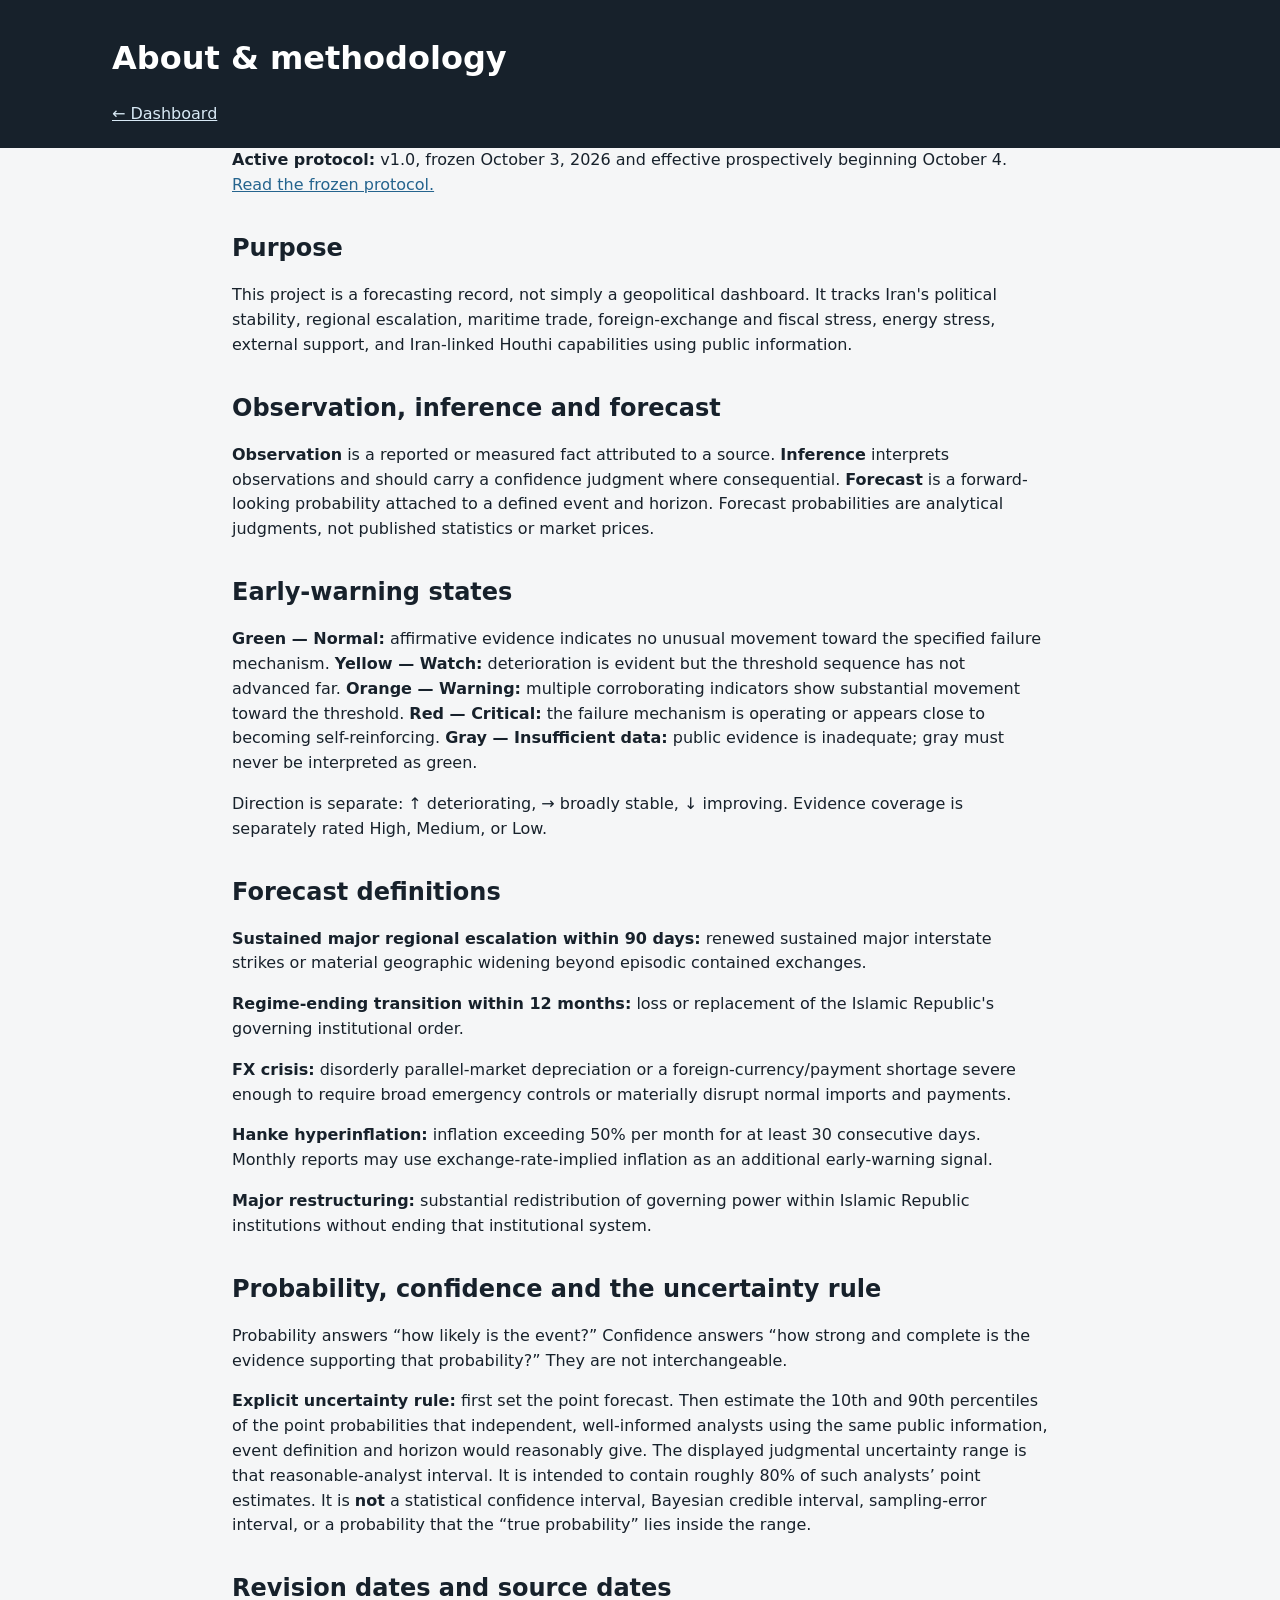
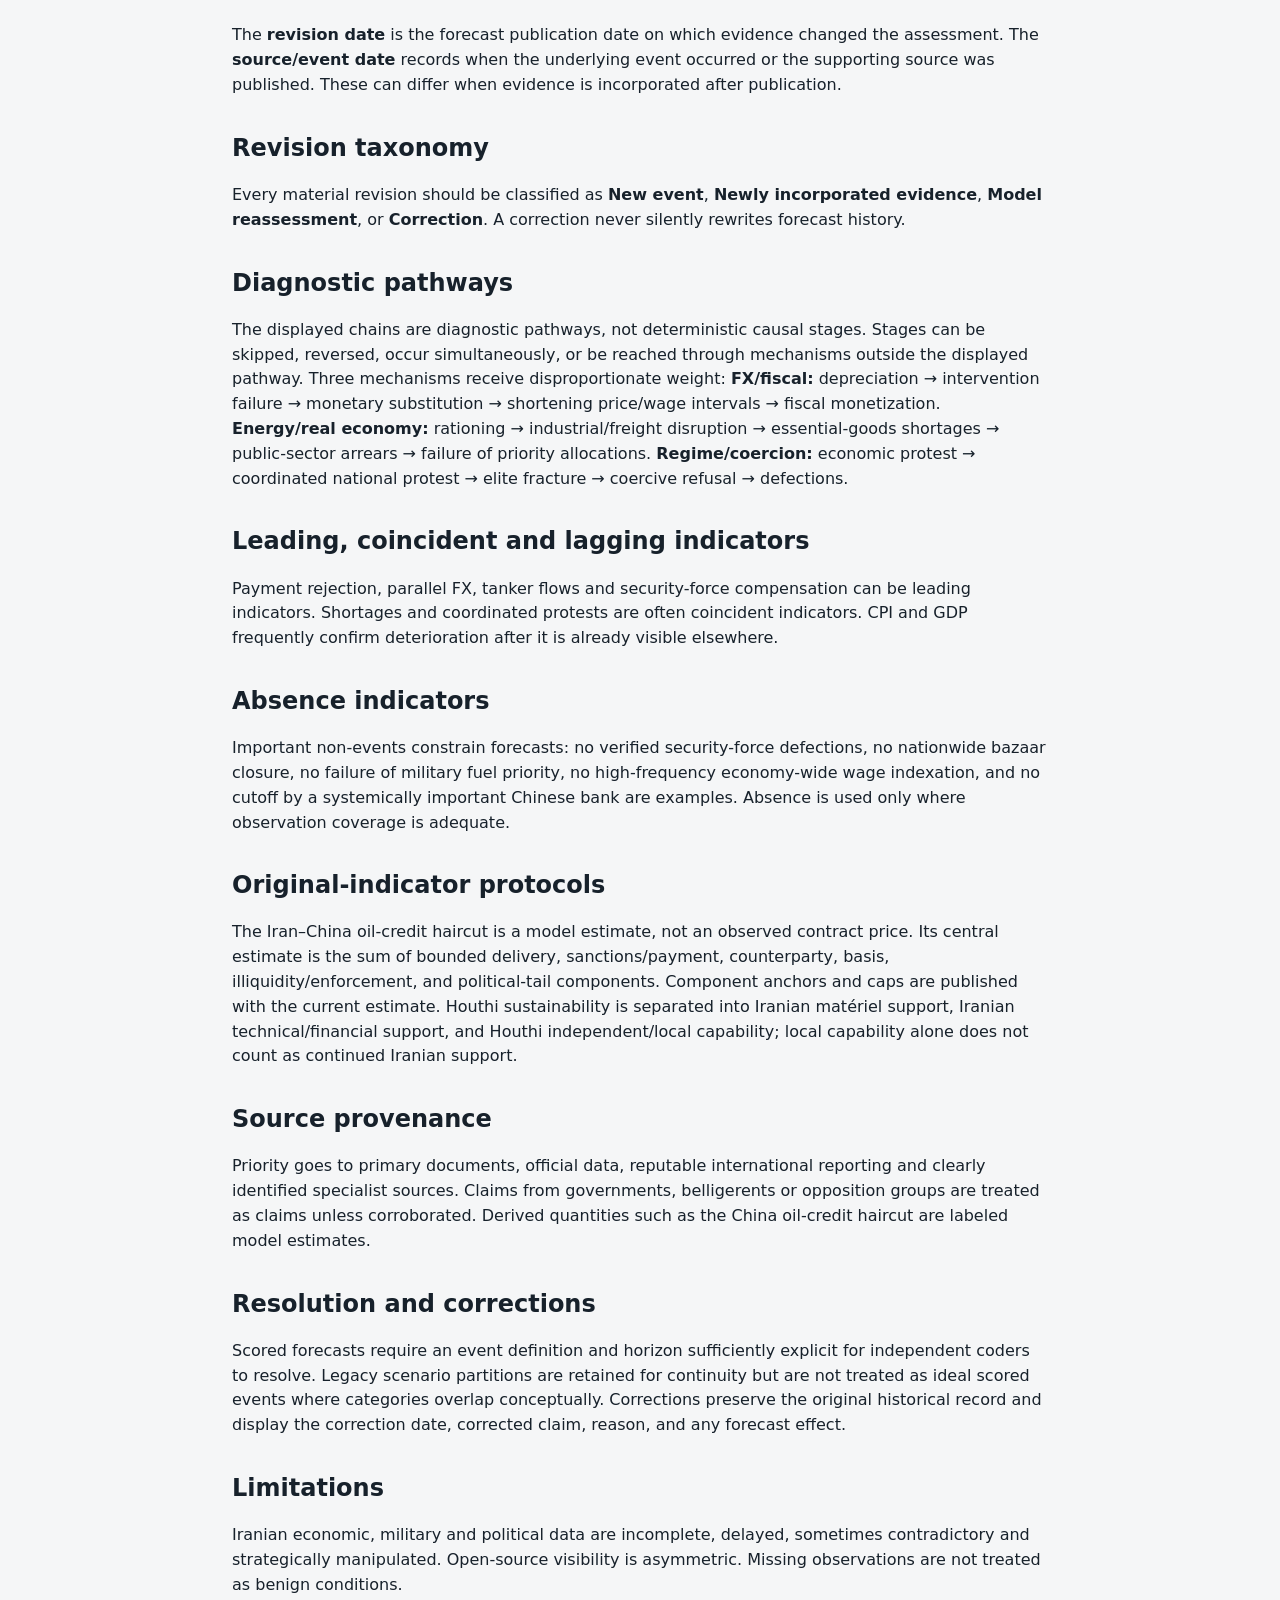
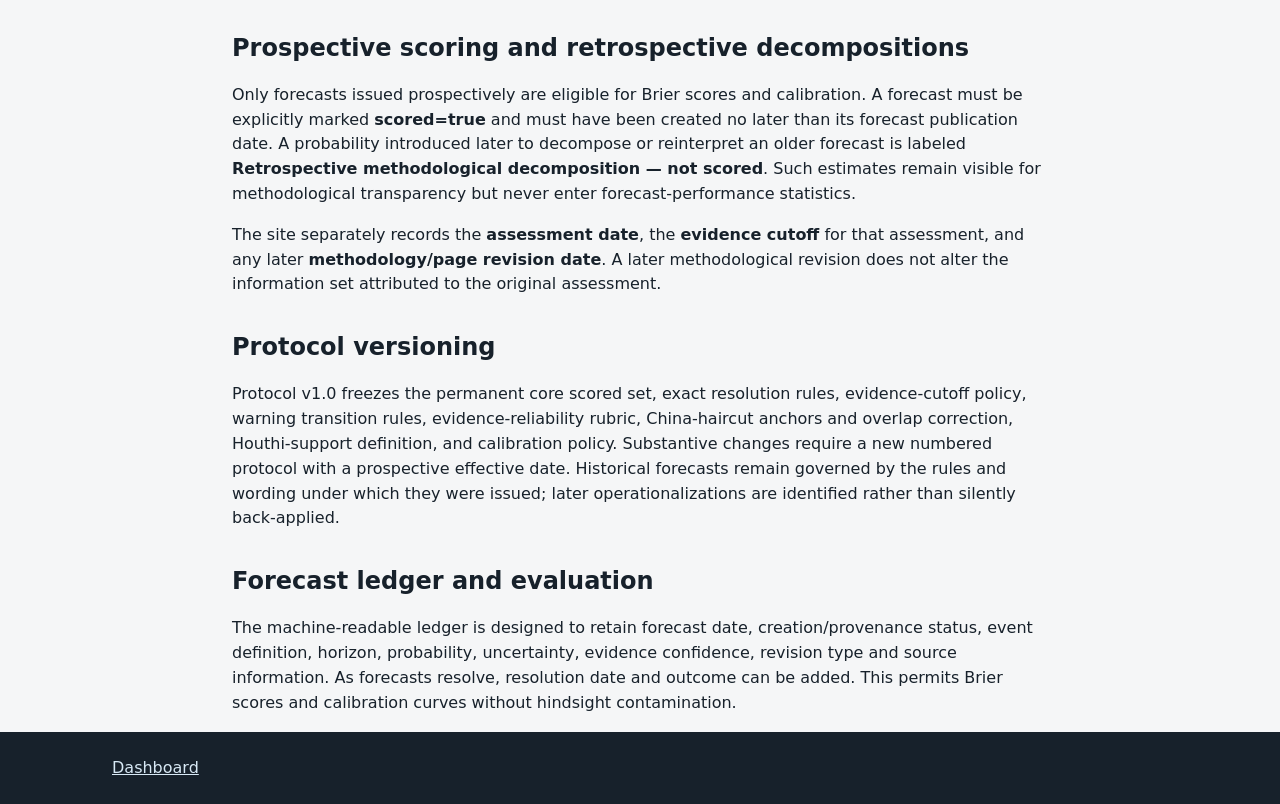
==== commit 7cf8be9d: "Document frozen protocol versioning" ====
--- a/about.html
+++ b/about.html
@@ -1 +1 @@
-<!doctype html><html lang="en"><head><meta charset="utf-8"><meta name="viewport" content="width=device-width,initial-scale=1"><title>Methodology · Iran Stability Monitor</title><link rel="stylesheet" href="assets/style.css"></head><body><header><div class="wrap"><h1>About & methodology</h1><nav><a href="index.html">← Dashboard</a></nav></div></header><main class="wrap prose"><h2>Purpose</h2><p>This project is a forecasting record, not simply a geopolitical dashboard. It tracks Iran's political stability, regional escalation, maritime trade, foreign-exchange and fiscal stress, energy stress, external support, and Iran-linked Houthi capabilities using public information.</p><h2>Observation, inference and forecast</h2><p><strong>Observation</strong> is a reported or measured fact attributed to a source. <strong>Inference</strong> interprets observations and should carry a confidence judgment where consequential. <strong>Forecast</strong> is a forward-looking probability attached to a defined event and horizon. Forecast probabilities are analytical judgments, not published statistics or market prices.</p><h2>Early-warning states</h2><p><strong>Green — Normal:</strong> affirmative evidence indicates no unusual movement toward the specified failure mechanism. <strong>Yellow — Watch:</strong> deterioration is evident but the threshold sequence has not advanced far. <strong>Orange — Warning:</strong> multiple corroborating indicators show substantial movement toward the threshold. <strong>Red — Critical:</strong> the failure mechanism is operating or appears close to becoming self-reinforcing. <strong>Gray — Insufficient data:</strong> public evidence is inadequate; gray must never be interpreted as green.</p><p>Direction is separate: ↑ deteriorating, → broadly stable, ↓ improving. Evidence coverage is separately rated High, Medium, or Low.</p><h2>Forecast definitions</h2><p><strong>Sustained major regional escalation within 90 days:</strong> renewed sustained major interstate strikes or material geographic widening beyond episodic contained exchanges.</p><p><strong>Regime-ending transition within 12 months:</strong> loss or replacement of the Islamic Republic's governing institutional order.</p><p><strong>FX crisis:</strong> disorderly parallel-market depreciation or a foreign-currency/payment shortage severe enough to require broad emergency controls or materially disrupt normal imports and payments.</p><p><strong>Hanke hyperinflation:</strong> inflation exceeding 50% per month for at least 30 consecutive days. Monthly reports may use exchange-rate-implied inflation as an additional early-warning signal.</p><p><strong>Major restructuring:</strong> substantial redistribution of governing power within Islamic Republic institutions without ending that institutional system.</p><h2>Probability, confidence and the uncertainty rule</h2><p>Probability answers “how likely is the event?” Confidence answers “how strong and complete is the evidence supporting that probability?” They are not interchangeable.</p><p><strong>Explicit uncertainty rule:</strong> first set the point forecast. Then estimate the 10th and 90th percentiles of the point probabilities that independent, well-informed analysts using the same public information, event definition and horizon would reasonably give. The displayed judgmental uncertainty range is that reasonable-analyst interval. It is intended to contain roughly 80% of such analysts’ point estimates. It is <strong>not</strong> a statistical confidence interval, Bayesian credible interval, sampling-error interval, or a probability that the “true probability” lies inside the range.</p><h2>Revision dates and source dates</h2><p>The <strong>revision date</strong> is the forecast publication date on which evidence changed the assessment. The <strong>source/event date</strong> records when the underlying event occurred or the supporting source was published. These can differ when evidence is incorporated after publication.</p><h2>Revision taxonomy</h2><p>Every material revision should be classified as <strong>New event</strong>, <strong>Newly incorporated evidence</strong>, <strong>Model reassessment</strong>, or <strong>Correction</strong>. A correction never silently rewrites forecast history.</p><h2>Diagnostic pathways</h2><p>The displayed chains are diagnostic pathways, not deterministic causal stages. Stages can be skipped, reversed, occur simultaneously, or be reached through mechanisms outside the displayed pathway. Three mechanisms receive disproportionate weight: <strong>FX/fiscal:</strong> depreciation → intervention failure → monetary substitution → shortening price/wage intervals → fiscal monetization. <strong>Energy/real economy:</strong> rationing → industrial/freight disruption → essential-goods shortages → public-sector arrears → failure of priority allocations. <strong>Regime/coercion:</strong> economic protest → coordinated national protest → elite fracture → coercive refusal → defections.</p><h2>Leading, coincident and lagging indicators</h2><p>Payment rejection, parallel FX, tanker flows and security-force compensation can be leading indicators. Shortages and coordinated protests are often coincident indicators. CPI and GDP frequently confirm deterioration after it is already visible elsewhere.</p><h2>Absence indicators</h2><p>Important non-events constrain forecasts: no verified security-force defections, no nationwide bazaar closure, no failure of military fuel priority, no high-frequency economy-wide wage indexation, and no cutoff by a systemically important Chinese bank are examples. Absence is used only where observation coverage is adequate.</p><h2>Original-indicator protocols</h2><p>The Iran–China oil-credit haircut is a model estimate, not an observed contract price. Its central estimate is the sum of bounded delivery, sanctions/payment, counterparty, basis, illiquidity/enforcement, and political-tail components. Component anchors and caps are published with the current estimate. Houthi sustainability is separated into Iranian matériel support, Iranian technical/financial support, and Houthi independent/local capability; local capability alone does not count as continued Iranian support.</p><h2>Source provenance</h2><p>Priority goes to primary documents, official data, reputable international reporting and clearly identified specialist sources. Claims from governments, belligerents or opposition groups are treated as claims unless corroborated. Derived quantities such as the China oil-credit haircut are labeled model estimates.</p><h2>Resolution and corrections</h2><p>Scored forecasts require an event definition and horizon sufficiently explicit for independent coders to resolve. Legacy scenario partitions are retained for continuity but are not treated as ideal scored events where categories overlap conceptually. Corrections preserve the original historical record and display the correction date, corrected claim, reason, and any forecast effect.</p><h2>Limitations</h2><p>Iranian economic, military and political data are incomplete, delayed, sometimes contradictory and strategically manipulated. Open-source visibility is asymmetric. Missing observations are not treated as benign conditions.</p><h2>Prospective scoring and retrospective decompositions</h2><p>Only forecasts issued prospectively are eligible for Brier scores and calibration. A forecast must be explicitly marked <strong>scored=true</strong> and must have been created no later than its forecast publication date. A probability introduced later to decompose or reinterpret an older forecast is labeled <strong>Retrospective methodological decomposition — not scored</strong>. Such estimates remain visible for methodological transparency but never enter forecast-performance statistics.</p><p>The site separately records the <strong>assessment date</strong>, the <strong>evidence cutoff</strong> for that assessment, and any later <strong>methodology/page revision date</strong>. A later methodological revision does not alter the information set attributed to the original assessment.</p><h2>Forecast ledger and evaluation</h2><p>The machine-readable ledger is designed to retain forecast date, creation/provenance status, event definition, horizon, probability, uncertainty, evidence confidence, revision type and source information. As forecasts resolve, resolution date and outcome can be added. This permits Brier scores and calibration curves without hindsight contamination.</p></main><footer><div class="wrap"><a href="index.html">Dashboard</a></div></footer></body></html>+<!doctype html><html lang="en"><head><meta charset="utf-8"><meta name="viewport" content="width=device-width,initial-scale=1"><title>Methodology · Iran Stability Monitor</title><link rel="stylesheet" href="assets/style.css"></head><body><header><div class="wrap"><h1>About & methodology</h1><nav><a href="index.html">← Dashboard</a></nav></div></header><main class="wrap prose"><div class="protocol-status"><strong>Active protocol:</strong> v1.0, frozen October 3, 2026 and effective prospectively beginning October 4. <a href="protocol-v1.html">Read the frozen protocol.</a></div><h2>Purpose</h2><p>This project is a forecasting record, not simply a geopolitical dashboard. It tracks Iran's political stability, regional escalation, maritime trade, foreign-exchange and fiscal stress, energy stress, external support, and Iran-linked Houthi capabilities using public information.</p><h2>Observation, inference and forecast</h2><p><strong>Observation</strong> is a reported or measured fact attributed to a source. <strong>Inference</strong> interprets observations and should carry a confidence judgment where consequential. <strong>Forecast</strong> is a forward-looking probability attached to a defined event and horizon. Forecast probabilities are analytical judgments, not published statistics or market prices.</p><h2>Early-warning states</h2><p><strong>Green — Normal:</strong> affirmative evidence indicates no unusual movement toward the specified failure mechanism. <strong>Yellow — Watch:</strong> deterioration is evident but the threshold sequence has not advanced far. <strong>Orange — Warning:</strong> multiple corroborating indicators show substantial movement toward the threshold. <strong>Red — Critical:</strong> the failure mechanism is operating or appears close to becoming self-reinforcing. <strong>Gray — Insufficient data:</strong> public evidence is inadequate; gray must never be interpreted as green.</p><p>Direction is separate: ↑ deteriorating, → broadly stable, ↓ improving. Evidence coverage is separately rated High, Medium, or Low.</p><h2>Forecast definitions</h2><p><strong>Sustained major regional escalation within 90 days:</strong> renewed sustained major interstate strikes or material geographic widening beyond episodic contained exchanges.</p><p><strong>Regime-ending transition within 12 months:</strong> loss or replacement of the Islamic Republic's governing institutional order.</p><p><strong>FX crisis:</strong> disorderly parallel-market depreciation or a foreign-currency/payment shortage severe enough to require broad emergency controls or materially disrupt normal imports and payments.</p><p><strong>Hanke hyperinflation:</strong> inflation exceeding 50% per month for at least 30 consecutive days. Monthly reports may use exchange-rate-implied inflation as an additional early-warning signal.</p><p><strong>Major restructuring:</strong> substantial redistribution of governing power within Islamic Republic institutions without ending that institutional system.</p><h2>Probability, confidence and the uncertainty rule</h2><p>Probability answers “how likely is the event?” Confidence answers “how strong and complete is the evidence supporting that probability?” They are not interchangeable.</p><p><strong>Explicit uncertainty rule:</strong> first set the point forecast. Then estimate the 10th and 90th percentiles of the point probabilities that independent, well-informed analysts using the same public information, event definition and horizon would reasonably give. The displayed judgmental uncertainty range is that reasonable-analyst interval. It is intended to contain roughly 80% of such analysts’ point estimates. It is <strong>not</strong> a statistical confidence interval, Bayesian credible interval, sampling-error interval, or a probability that the “true probability” lies inside the range.</p><h2>Revision dates and source dates</h2><p>The <strong>revision date</strong> is the forecast publication date on which evidence changed the assessment. The <strong>source/event date</strong> records when the underlying event occurred or the supporting source was published. These can differ when evidence is incorporated after publication.</p><h2>Revision taxonomy</h2><p>Every material revision should be classified as <strong>New event</strong>, <strong>Newly incorporated evidence</strong>, <strong>Model reassessment</strong>, or <strong>Correction</strong>. A correction never silently rewrites forecast history.</p><h2>Diagnostic pathways</h2><p>The displayed chains are diagnostic pathways, not deterministic causal stages. Stages can be skipped, reversed, occur simultaneously, or be reached through mechanisms outside the displayed pathway. Three mechanisms receive disproportionate weight: <strong>FX/fiscal:</strong> depreciation → intervention failure → monetary substitution → shortening price/wage intervals → fiscal monetization. <strong>Energy/real economy:</strong> rationing → industrial/freight disruption → essential-goods shortages → public-sector arrears → failure of priority allocations. <strong>Regime/coercion:</strong> economic protest → coordinated national protest → elite fracture → coercive refusal → defections.</p><h2>Leading, coincident and lagging indicators</h2><p>Payment rejection, parallel FX, tanker flows and security-force compensation can be leading indicators. Shortages and coordinated protests are often coincident indicators. CPI and GDP frequently confirm deterioration after it is already visible elsewhere.</p><h2>Absence indicators</h2><p>Important non-events constrain forecasts: no verified security-force defections, no nationwide bazaar closure, no failure of military fuel priority, no high-frequency economy-wide wage indexation, and no cutoff by a systemically important Chinese bank are examples. Absence is used only where observation coverage is adequate.</p><h2>Original-indicator protocols</h2><p>The Iran–China oil-credit haircut is a model estimate, not an observed contract price. Its central estimate is the sum of bounded delivery, sanctions/payment, counterparty, basis, illiquidity/enforcement, and political-tail components. Component anchors and caps are published with the current estimate. Houthi sustainability is separated into Iranian matériel support, Iranian technical/financial support, and Houthi independent/local capability; local capability alone does not count as continued Iranian support.</p><h2>Source provenance</h2><p>Priority goes to primary documents, official data, reputable international reporting and clearly identified specialist sources. Claims from governments, belligerents or opposition groups are treated as claims unless corroborated. Derived quantities such as the China oil-credit haircut are labeled model estimates.</p><h2>Resolution and corrections</h2><p>Scored forecasts require an event definition and horizon sufficiently explicit for independent coders to resolve. Legacy scenario partitions are retained for continuity but are not treated as ideal scored events where categories overlap conceptually. Corrections preserve the original historical record and display the correction date, corrected claim, reason, and any forecast effect.</p><h2>Limitations</h2><p>Iranian economic, military and political data are incomplete, delayed, sometimes contradictory and strategically manipulated. Open-source visibility is asymmetric. Missing observations are not treated as benign conditions.</p><h2>Prospective scoring and retrospective decompositions</h2><p>Only forecasts issued prospectively are eligible for Brier scores and calibration. A forecast must be explicitly marked <strong>scored=true</strong> and must have been created no later than its forecast publication date. A probability introduced later to decompose or reinterpret an older forecast is labeled <strong>Retrospective methodological decomposition — not scored</strong>. Such estimates remain visible for methodological transparency but never enter forecast-performance statistics.</p><p>The site separately records the <strong>assessment date</strong>, the <strong>evidence cutoff</strong> for that assessment, and any later <strong>methodology/page revision date</strong>. A later methodological revision does not alter the information set attributed to the original assessment.</p><h2>Protocol versioning</h2><p>Protocol v1.0 freezes the permanent core scored set, exact resolution rules, evidence-cutoff policy, warning transition rules, evidence-reliability rubric, China-haircut anchors and overlap correction, Houthi-support definition, and calibration policy. Substantive changes require a new numbered protocol with a prospective effective date. Historical forecasts remain governed by the rules and wording under which they were issued; later operationalizations are identified rather than silently back-applied.</p><h2>Forecast ledger and evaluation</h2><p>The machine-readable ledger is designed to retain forecast date, creation/provenance status, event definition, horizon, probability, uncertainty, evidence confidence, revision type and source information. As forecasts resolve, resolution date and outcome can be added. This permits Brier scores and calibration curves without hindsight contamination.</p></main><footer><div class="wrap"><a href="index.html">Dashboard</a></div></footer></body></html>
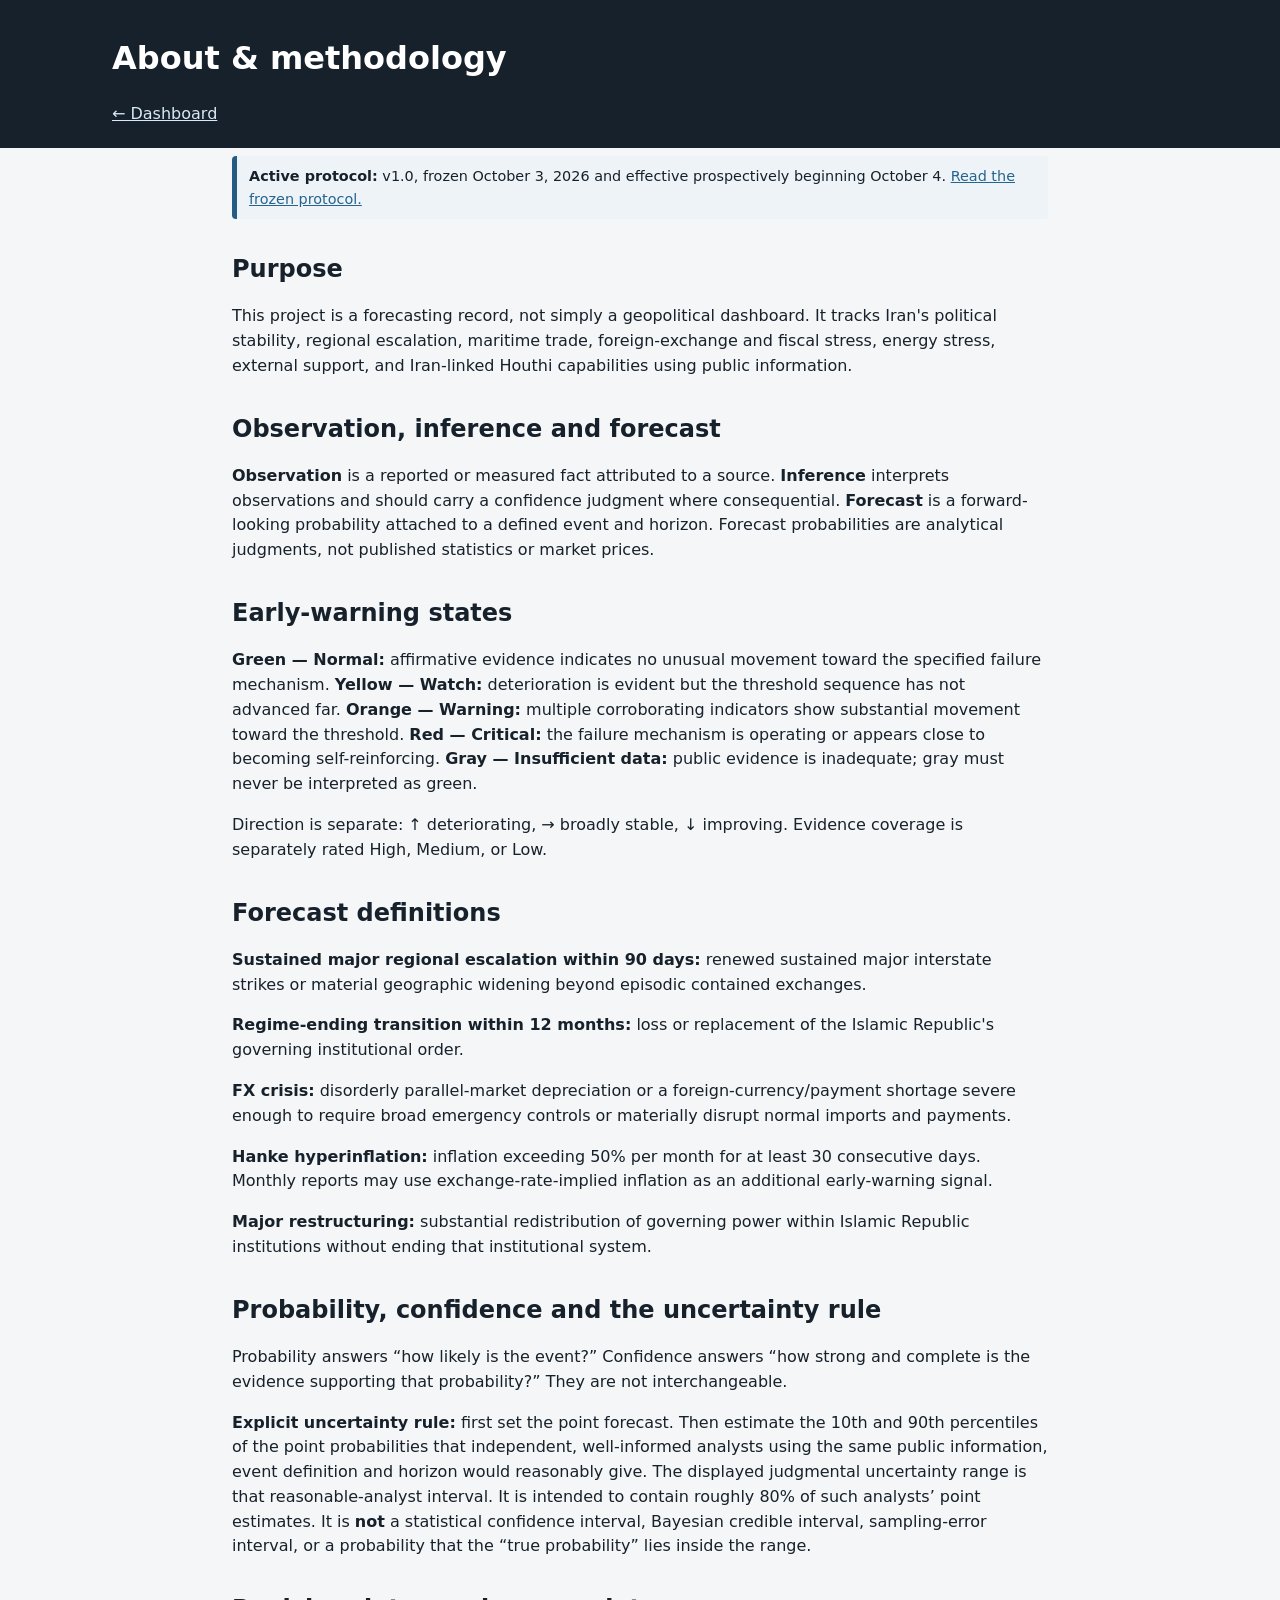
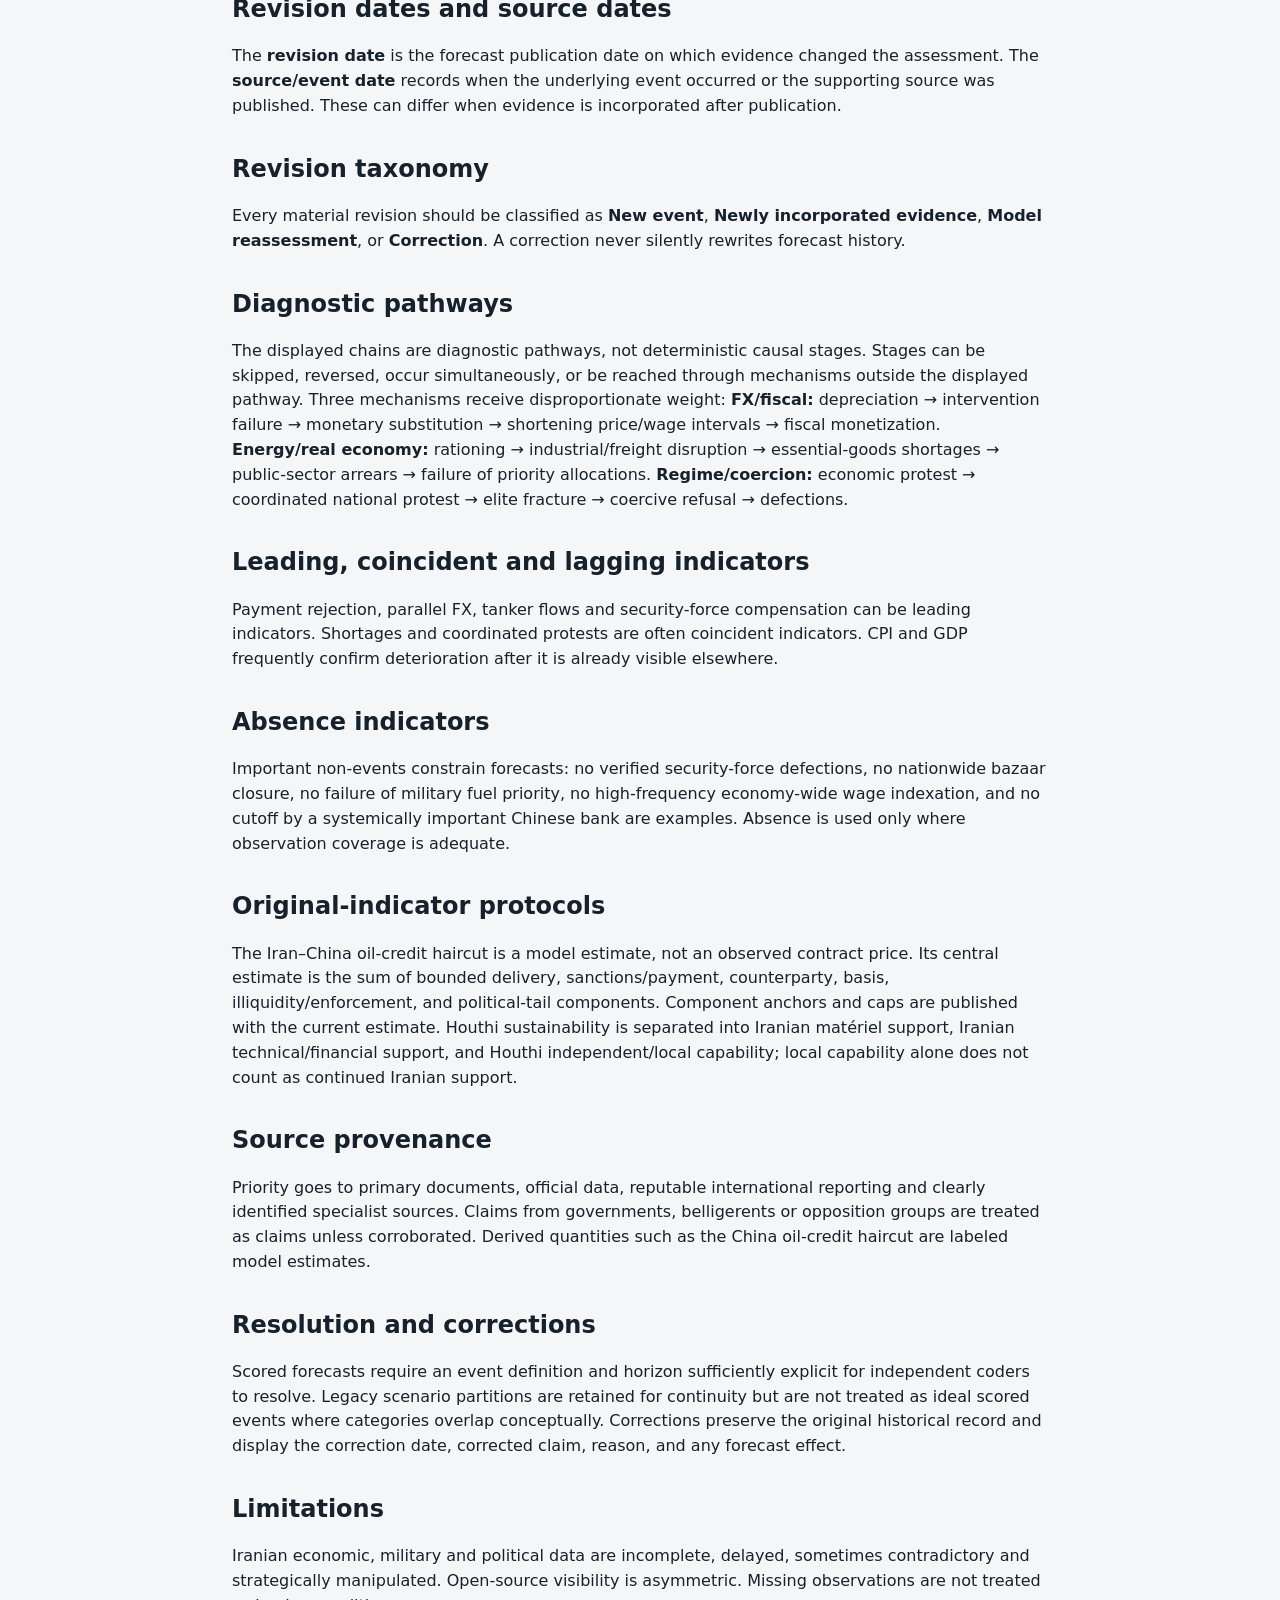
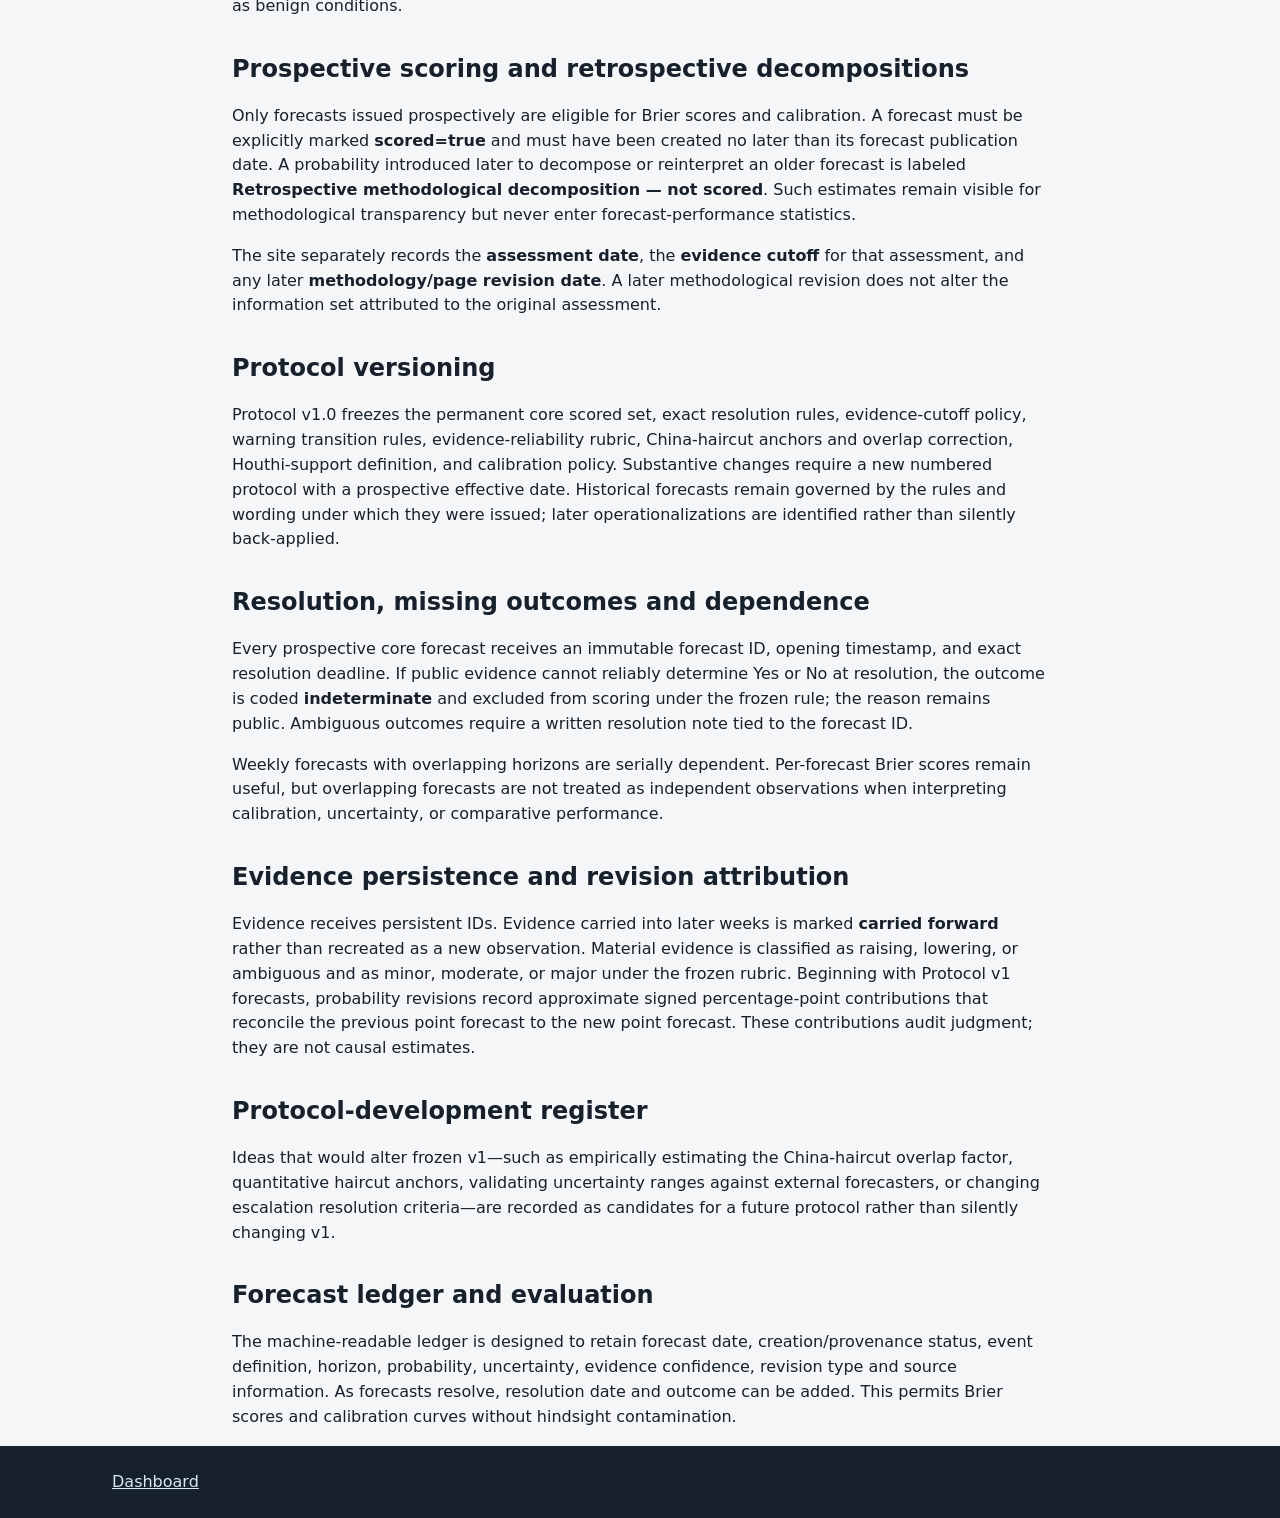
==== commit cd06c77b: "Document resolution dependence evidence IDs and revision attribution" ====
--- a/about.html
+++ b/about.html
@@ -1 +1 @@
-<!doctype html><html lang="en"><head><meta charset="utf-8"><meta name="viewport" content="width=device-width,initial-scale=1"><title>Methodology · Iran Stability Monitor</title><link rel="stylesheet" href="assets/style.css"></head><body><header><div class="wrap"><h1>About & methodology</h1><nav><a href="index.html">← Dashboard</a></nav></div></header><main class="wrap prose"><div class="protocol-status"><strong>Active protocol:</strong> v1.0, frozen October 3, 2026 and effective prospectively beginning October 4. <a href="protocol-v1.html">Read the frozen protocol.</a></div><h2>Purpose</h2><p>This project is a forecasting record, not simply a geopolitical dashboard. It tracks Iran's political stability, regional escalation, maritime trade, foreign-exchange and fiscal stress, energy stress, external support, and Iran-linked Houthi capabilities using public information.</p><h2>Observation, inference and forecast</h2><p><strong>Observation</strong> is a reported or measured fact attributed to a source. <strong>Inference</strong> interprets observations and should carry a confidence judgment where consequential. <strong>Forecast</strong> is a forward-looking probability attached to a defined event and horizon. Forecast probabilities are analytical judgments, not published statistics or market prices.</p><h2>Early-warning states</h2><p><strong>Green — Normal:</strong> affirmative evidence indicates no unusual movement toward the specified failure mechanism. <strong>Yellow — Watch:</strong> deterioration is evident but the threshold sequence has not advanced far. <strong>Orange — Warning:</strong> multiple corroborating indicators show substantial movement toward the threshold. <strong>Red — Critical:</strong> the failure mechanism is operating or appears close to becoming self-reinforcing. <strong>Gray — Insufficient data:</strong> public evidence is inadequate; gray must never be interpreted as green.</p><p>Direction is separate: ↑ deteriorating, → broadly stable, ↓ improving. Evidence coverage is separately rated High, Medium, or Low.</p><h2>Forecast definitions</h2><p><strong>Sustained major regional escalation within 90 days:</strong> renewed sustained major interstate strikes or material geographic widening beyond episodic contained exchanges.</p><p><strong>Regime-ending transition within 12 months:</strong> loss or replacement of the Islamic Republic's governing institutional order.</p><p><strong>FX crisis:</strong> disorderly parallel-market depreciation or a foreign-currency/payment shortage severe enough to require broad emergency controls or materially disrupt normal imports and payments.</p><p><strong>Hanke hyperinflation:</strong> inflation exceeding 50% per month for at least 30 consecutive days. Monthly reports may use exchange-rate-implied inflation as an additional early-warning signal.</p><p><strong>Major restructuring:</strong> substantial redistribution of governing power within Islamic Republic institutions without ending that institutional system.</p><h2>Probability, confidence and the uncertainty rule</h2><p>Probability answers “how likely is the event?” Confidence answers “how strong and complete is the evidence supporting that probability?” They are not interchangeable.</p><p><strong>Explicit uncertainty rule:</strong> first set the point forecast. Then estimate the 10th and 90th percentiles of the point probabilities that independent, well-informed analysts using the same public information, event definition and horizon would reasonably give. The displayed judgmental uncertainty range is that reasonable-analyst interval. It is intended to contain roughly 80% of such analysts’ point estimates. It is <strong>not</strong> a statistical confidence interval, Bayesian credible interval, sampling-error interval, or a probability that the “true probability” lies inside the range.</p><h2>Revision dates and source dates</h2><p>The <strong>revision date</strong> is the forecast publication date on which evidence changed the assessment. The <strong>source/event date</strong> records when the underlying event occurred or the supporting source was published. These can differ when evidence is incorporated after publication.</p><h2>Revision taxonomy</h2><p>Every material revision should be classified as <strong>New event</strong>, <strong>Newly incorporated evidence</strong>, <strong>Model reassessment</strong>, or <strong>Correction</strong>. A correction never silently rewrites forecast history.</p><h2>Diagnostic pathways</h2><p>The displayed chains are diagnostic pathways, not deterministic causal stages. Stages can be skipped, reversed, occur simultaneously, or be reached through mechanisms outside the displayed pathway. Three mechanisms receive disproportionate weight: <strong>FX/fiscal:</strong> depreciation → intervention failure → monetary substitution → shortening price/wage intervals → fiscal monetization. <strong>Energy/real economy:</strong> rationing → industrial/freight disruption → essential-goods shortages → public-sector arrears → failure of priority allocations. <strong>Regime/coercion:</strong> economic protest → coordinated national protest → elite fracture → coercive refusal → defections.</p><h2>Leading, coincident and lagging indicators</h2><p>Payment rejection, parallel FX, tanker flows and security-force compensation can be leading indicators. Shortages and coordinated protests are often coincident indicators. CPI and GDP frequently confirm deterioration after it is already visible elsewhere.</p><h2>Absence indicators</h2><p>Important non-events constrain forecasts: no verified security-force defections, no nationwide bazaar closure, no failure of military fuel priority, no high-frequency economy-wide wage indexation, and no cutoff by a systemically important Chinese bank are examples. Absence is used only where observation coverage is adequate.</p><h2>Original-indicator protocols</h2><p>The Iran–China oil-credit haircut is a model estimate, not an observed contract price. Its central estimate is the sum of bounded delivery, sanctions/payment, counterparty, basis, illiquidity/enforcement, and political-tail components. Component anchors and caps are published with the current estimate. Houthi sustainability is separated into Iranian matériel support, Iranian technical/financial support, and Houthi independent/local capability; local capability alone does not count as continued Iranian support.</p><h2>Source provenance</h2><p>Priority goes to primary documents, official data, reputable international reporting and clearly identified specialist sources. Claims from governments, belligerents or opposition groups are treated as claims unless corroborated. Derived quantities such as the China oil-credit haircut are labeled model estimates.</p><h2>Resolution and corrections</h2><p>Scored forecasts require an event definition and horizon sufficiently explicit for independent coders to resolve. Legacy scenario partitions are retained for continuity but are not treated as ideal scored events where categories overlap conceptually. Corrections preserve the original historical record and display the correction date, corrected claim, reason, and any forecast effect.</p><h2>Limitations</h2><p>Iranian economic, military and political data are incomplete, delayed, sometimes contradictory and strategically manipulated. Open-source visibility is asymmetric. Missing observations are not treated as benign conditions.</p><h2>Prospective scoring and retrospective decompositions</h2><p>Only forecasts issued prospectively are eligible for Brier scores and calibration. A forecast must be explicitly marked <strong>scored=true</strong> and must have been created no later than its forecast publication date. A probability introduced later to decompose or reinterpret an older forecast is labeled <strong>Retrospective methodological decomposition — not scored</strong>. Such estimates remain visible for methodological transparency but never enter forecast-performance statistics.</p><p>The site separately records the <strong>assessment date</strong>, the <strong>evidence cutoff</strong> for that assessment, and any later <strong>methodology/page revision date</strong>. A later methodological revision does not alter the information set attributed to the original assessment.</p><h2>Protocol versioning</h2><p>Protocol v1.0 freezes the permanent core scored set, exact resolution rules, evidence-cutoff policy, warning transition rules, evidence-reliability rubric, China-haircut anchors and overlap correction, Houthi-support definition, and calibration policy. Substantive changes require a new numbered protocol with a prospective effective date. Historical forecasts remain governed by the rules and wording under which they were issued; later operationalizations are identified rather than silently back-applied.</p><h2>Forecast ledger and evaluation</h2><p>The machine-readable ledger is designed to retain forecast date, creation/provenance status, event definition, horizon, probability, uncertainty, evidence confidence, revision type and source information. As forecasts resolve, resolution date and outcome can be added. This permits Brier scores and calibration curves without hindsight contamination.</p></main><footer><div class="wrap"><a href="index.html">Dashboard</a></div></footer></body></html>+<!doctype html><html lang="en"><head><meta charset="utf-8"><meta name="viewport" content="width=device-width,initial-scale=1"><title>Methodology · Iran Stability Monitor</title><link rel="stylesheet" href="assets/style.css"></head><body><header><div class="wrap"><h1>About & methodology</h1><nav><a href="index.html">← Dashboard</a></nav></div></header><main class="wrap prose"><div class="protocol-status"><strong>Active protocol:</strong> v1.0, frozen October 3, 2026 and effective prospectively beginning October 4. <a href="protocol-v1.html">Read the frozen protocol.</a></div><h2>Purpose</h2><p>This project is a forecasting record, not simply a geopolitical dashboard. It tracks Iran's political stability, regional escalation, maritime trade, foreign-exchange and fiscal stress, energy stress, external support, and Iran-linked Houthi capabilities using public information.</p><h2>Observation, inference and forecast</h2><p><strong>Observation</strong> is a reported or measured fact attributed to a source. <strong>Inference</strong> interprets observations and should carry a confidence judgment where consequential. <strong>Forecast</strong> is a forward-looking probability attached to a defined event and horizon. Forecast probabilities are analytical judgments, not published statistics or market prices.</p><h2>Early-warning states</h2><p><strong>Green — Normal:</strong> affirmative evidence indicates no unusual movement toward the specified failure mechanism. <strong>Yellow — Watch:</strong> deterioration is evident but the threshold sequence has not advanced far. <strong>Orange — Warning:</strong> multiple corroborating indicators show substantial movement toward the threshold. <strong>Red — Critical:</strong> the failure mechanism is operating or appears close to becoming self-reinforcing. <strong>Gray — Insufficient data:</strong> public evidence is inadequate; gray must never be interpreted as green.</p><p>Direction is separate: ↑ deteriorating, → broadly stable, ↓ improving. Evidence coverage is separately rated High, Medium, or Low.</p><h2>Forecast definitions</h2><p><strong>Sustained major regional escalation within 90 days:</strong> renewed sustained major interstate strikes or material geographic widening beyond episodic contained exchanges.</p><p><strong>Regime-ending transition within 12 months:</strong> loss or replacement of the Islamic Republic's governing institutional order.</p><p><strong>FX crisis:</strong> disorderly parallel-market depreciation or a foreign-currency/payment shortage severe enough to require broad emergency controls or materially disrupt normal imports and payments.</p><p><strong>Hanke hyperinflation:</strong> inflation exceeding 50% per month for at least 30 consecutive days. Monthly reports may use exchange-rate-implied inflation as an additional early-warning signal.</p><p><strong>Major restructuring:</strong> substantial redistribution of governing power within Islamic Republic institutions without ending that institutional system.</p><h2>Probability, confidence and the uncertainty rule</h2><p>Probability answers “how likely is the event?” Confidence answers “how strong and complete is the evidence supporting that probability?” They are not interchangeable.</p><p><strong>Explicit uncertainty rule:</strong> first set the point forecast. Then estimate the 10th and 90th percentiles of the point probabilities that independent, well-informed analysts using the same public information, event definition and horizon would reasonably give. The displayed judgmental uncertainty range is that reasonable-analyst interval. It is intended to contain roughly 80% of such analysts’ point estimates. It is <strong>not</strong> a statistical confidence interval, Bayesian credible interval, sampling-error interval, or a probability that the “true probability” lies inside the range.</p><h2>Revision dates and source dates</h2><p>The <strong>revision date</strong> is the forecast publication date on which evidence changed the assessment. The <strong>source/event date</strong> records when the underlying event occurred or the supporting source was published. These can differ when evidence is incorporated after publication.</p><h2>Revision taxonomy</h2><p>Every material revision should be classified as <strong>New event</strong>, <strong>Newly incorporated evidence</strong>, <strong>Model reassessment</strong>, or <strong>Correction</strong>. A correction never silently rewrites forecast history.</p><h2>Diagnostic pathways</h2><p>The displayed chains are diagnostic pathways, not deterministic causal stages. Stages can be skipped, reversed, occur simultaneously, or be reached through mechanisms outside the displayed pathway. Three mechanisms receive disproportionate weight: <strong>FX/fiscal:</strong> depreciation → intervention failure → monetary substitution → shortening price/wage intervals → fiscal monetization. <strong>Energy/real economy:</strong> rationing → industrial/freight disruption → essential-goods shortages → public-sector arrears → failure of priority allocations. <strong>Regime/coercion:</strong> economic protest → coordinated national protest → elite fracture → coercive refusal → defections.</p><h2>Leading, coincident and lagging indicators</h2><p>Payment rejection, parallel FX, tanker flows and security-force compensation can be leading indicators. Shortages and coordinated protests are often coincident indicators. CPI and GDP frequently confirm deterioration after it is already visible elsewhere.</p><h2>Absence indicators</h2><p>Important non-events constrain forecasts: no verified security-force defections, no nationwide bazaar closure, no failure of military fuel priority, no high-frequency economy-wide wage indexation, and no cutoff by a systemically important Chinese bank are examples. Absence is used only where observation coverage is adequate.</p><h2>Original-indicator protocols</h2><p>The Iran–China oil-credit haircut is a model estimate, not an observed contract price. Its central estimate is the sum of bounded delivery, sanctions/payment, counterparty, basis, illiquidity/enforcement, and political-tail components. Component anchors and caps are published with the current estimate. Houthi sustainability is separated into Iranian matériel support, Iranian technical/financial support, and Houthi independent/local capability; local capability alone does not count as continued Iranian support.</p><h2>Source provenance</h2><p>Priority goes to primary documents, official data, reputable international reporting and clearly identified specialist sources. Claims from governments, belligerents or opposition groups are treated as claims unless corroborated. Derived quantities such as the China oil-credit haircut are labeled model estimates.</p><h2>Resolution and corrections</h2><p>Scored forecasts require an event definition and horizon sufficiently explicit for independent coders to resolve. Legacy scenario partitions are retained for continuity but are not treated as ideal scored events where categories overlap conceptually. Corrections preserve the original historical record and display the correction date, corrected claim, reason, and any forecast effect.</p><h2>Limitations</h2><p>Iranian economic, military and political data are incomplete, delayed, sometimes contradictory and strategically manipulated. Open-source visibility is asymmetric. Missing observations are not treated as benign conditions.</p><h2>Prospective scoring and retrospective decompositions</h2><p>Only forecasts issued prospectively are eligible for Brier scores and calibration. A forecast must be explicitly marked <strong>scored=true</strong> and must have been created no later than its forecast publication date. A probability introduced later to decompose or reinterpret an older forecast is labeled <strong>Retrospective methodological decomposition — not scored</strong>. Such estimates remain visible for methodological transparency but never enter forecast-performance statistics.</p><p>The site separately records the <strong>assessment date</strong>, the <strong>evidence cutoff</strong> for that assessment, and any later <strong>methodology/page revision date</strong>. A later methodological revision does not alter the information set attributed to the original assessment.</p><h2>Protocol versioning</h2><p>Protocol v1.0 freezes the permanent core scored set, exact resolution rules, evidence-cutoff policy, warning transition rules, evidence-reliability rubric, China-haircut anchors and overlap correction, Houthi-support definition, and calibration policy. Substantive changes require a new numbered protocol with a prospective effective date. Historical forecasts remain governed by the rules and wording under which they were issued; later operationalizations are identified rather than silently back-applied.</p><h2>Resolution, missing outcomes and dependence</h2><p>Every prospective core forecast receives an immutable forecast ID, opening timestamp, and exact resolution deadline. If public evidence cannot reliably determine Yes or No at resolution, the outcome is coded <strong>indeterminate</strong> and excluded from scoring under the frozen rule; the reason remains public. Ambiguous outcomes require a written resolution note tied to the forecast ID.</p><p>Weekly forecasts with overlapping horizons are serially dependent. Per-forecast Brier scores remain useful, but overlapping forecasts are not treated as independent observations when interpreting calibration, uncertainty, or comparative performance.</p><h2>Evidence persistence and revision attribution</h2><p>Evidence receives persistent IDs. Evidence carried into later weeks is marked <strong>carried forward</strong> rather than recreated as a new observation. Material evidence is classified as raising, lowering, or ambiguous and as minor, moderate, or major under the frozen rubric. Beginning with Protocol v1 forecasts, probability revisions record approximate signed percentage-point contributions that reconcile the previous point forecast to the new point forecast. These contributions audit judgment; they are not causal estimates.</p><h2>Protocol-development register</h2><p>Ideas that would alter frozen v1—such as empirically estimating the China-haircut overlap factor, quantitative haircut anchors, validating uncertainty ranges against external forecasters, or changing escalation resolution criteria—are recorded as candidates for a future protocol rather than silently changing v1.</p><h2>Forecast ledger and evaluation</h2><p>The machine-readable ledger is designed to retain forecast date, creation/provenance status, event definition, horizon, probability, uncertainty, evidence confidence, revision type and source information. As forecasts resolve, resolution date and outcome can be added. This permits Brier scores and calibration curves without hindsight contamination.</p></main><footer><div class="wrap"><a href="index.html">Dashboard</a></div></footer></body></html>
--- a/assets/style.css
+++ b/assets/style.css
@@ -1 +1 @@
-:root{--bg:#f5f6f7;--paper:#fff;--ink:#17212b;--muted:#64717d;--line:#dce1e5;--red:#a92c2c;--orange:#c56b16;--yellow:#b58a13;--green:#28734b;--gray:#8b949c;--blue:#245c83}*{box-sizing:border-box}body{margin:0;background:var(--bg);color:var(--ink);font:16px/1.55 system-ui,-apple-system,Segoe UI,sans-serif}.wrap{max-width:1100px;margin:auto;padding:0 22px}header{background:#17212b;color:#fff;padding:34px 0 22px}header h1{margin:0 0 4px;font-size:2rem}header p{margin:0;color:#cbd3da}nav{display:flex;gap:17px;flex-wrap:wrap;margin-top:18px}a{color:#25648e}header a,footer a{color:#d8e9f5}main{padding-top:30px;padding-bottom:50px}section{margin:0 0 44px}h2{margin-bottom:10px}h3{margin-top:24px}.lead{font-size:1.12rem;max-width:900px}.eyebrow{font-size:.78rem;font-weight:800;letter-spacing:.12em;color:var(--blue)}.cards{display:grid;grid-template-columns:repeat(auto-fit,minmax(205px,1fr));gap:12px}.card,.warning .item,.news,.archive,.empty,.changebox,.panel{background:var(--paper);border:1px solid var(--line);border-radius:9px;padding:16px}.card .value{font-size:1.55rem;font-weight:750}.card .label{font-weight:700}.card .meta{margin-top:7px;color:var(--muted);font-size:.84rem}.small,.muted,.note{color:var(--muted);font-size:.92rem}.critical,.red{border-left:5px solid var(--red)}.warning-level,.orange{border-left:5px solid var(--orange)}.watch,.yellow,.amber{border-left:5px solid var(--yellow)}.normal,.green{border-left:5px solid var(--green)}.unknown,.gray{border-left:5px solid var(--gray)}table{width:100%;border-collapse:collapse;background:var(--paper)}th,td{padding:11px 12px;border-bottom:1px solid var(--line);text-align:left;vertical-align:top}th{font-size:.88rem;color:var(--muted)}.warning{display:grid;grid-template-columns:repeat(auto-fit,minmax(235px,1fr));gap:10px}.warning .item{border-left-width:5px}.warning .head{display:flex;justify-content:space-between;gap:10px;font-weight:750}.dir{font-size:1.05rem}.legend{display:flex;gap:14px;flex-wrap:wrap;margin:10px 0 16px;font-size:.88rem}.green-dot{color:var(--green)}.yellow-dot{color:var(--yellow)}.orange-dot{color:var(--orange)}.red-dot{color:var(--red)}.gray-dot{color:var(--gray)}.news,.archive{margin:9px 0}.news h3,.archive h3{margin:0 0 6px}.tag{font-size:.75rem;font-weight:750;text-transform:uppercase;letter-spacing:.06em}.chartbox{background:white;border:1px solid var(--line);border-radius:9px;padding:12px;overflow:auto;margin-bottom:14px}.prose{max-width:860px}.prose h2{margin-top:32px}.twocol{display:grid;grid-template-columns:1fr 1fr;gap:16px}.changebox{border-left:5px solid var(--blue);margin:15px 0}.chain{background:var(--paper);border:1px solid var(--line);border-radius:9px;padding:14px;margin:10px 0}.steps{display:flex;gap:7px;flex-wrap:wrap;margin-top:8px}.step{padding:5px 8px;border-radius:6px;background:#eceff2;font-size:.86rem}.step.active{background:#f6dfbf}.step.criticalstep{background:#f3c7c7}.step.unknownstep{background:#e7e8e9;color:#667}.range{font-size:.88rem;color:var(--muted)}footer{background:#17212b;color:#cbd3da;padding:24px 0}.note{border-top:1px solid var(--line);padding-top:18px}@media(max-width:700px){header h1{font-size:1.55rem}table{font-size:.86rem}.wrap{padding:0 14px}.twocol{grid-template-columns:1fr}}.signal{font-size:1.05rem;margin-right:3px}.signal.critical{color:var(--red)}.signal.warning-level{color:var(--orange)}.signal.watch{color:var(--yellow)}.signal.normal{color:var(--green)}.signal.unknown{color:var(--gray)}.dir{display:inline-flex;align-items:center;justify-content:center;min-width:28px;height:28px;border-radius:50%;font-weight:900}.dir.up{background:#f7d7d7;color:var(--red)}.dir.flat{background:#eceff2;color:#56616b}.dir.down{background:#dcefe4;color:var(--green)}.dir.unknown{background:#eceff2;color:var(--gray)}.warning .item{position:relative}.warning .item .small{margin-top:7px}.step.done{background:#e6e9ec;color:#4f5962}.step.current.warning{background:#f6dfbf;border:1px solid var(--orange)}.step.current.critical{background:#f3c7c7;border:1px solid var(--red)}.step.current.watch{background:#f5edc9;border:1px solid var(--yellow)}.step.current.normal{background:#dcefe4;border:1px solid var(--green)}.step.current.unknown{background:#e7e8e9;border:1px solid var(--gray)}.forecast-detail{margin:10px 0}.triggergrid{display:grid;grid-template-columns:1fr 1fr;gap:12px;margin-top:8px;font-size:.9rem}.legacy{font-size:.7rem;text-transform:uppercase;letter-spacing:.05em;background:#eceff2;color:#667;padding:3px 6px;border-radius:5px;font-weight:600}@media(max-width:700px){.triggergrid{grid-template-columns:1fr}}.source-note{margin-top:7px;padding:8px 10px;background:#f4f6f7;border-radius:6px;color:var(--muted);font-size:.86rem}.step.current{font-weight:700}.freshness{display:inline-block;background:#e9eef2;border-radius:6px;padding:6px 9px;color:#4f5d68;font-size:.84rem;margin:2px 0 10px}.limitations{background:#fff5dc;border-left:5px solid var(--yellow);padding:11px 13px;margin:12px 0;font-size:.9rem}.panel p{margin-top:6px}.chartbox canvas{max-width:none}+:root{--bg:#f5f6f7;--paper:#fff;--ink:#17212b;--muted:#64717d;--line:#dce1e5;--red:#a92c2c;--orange:#c56b16;--yellow:#b58a13;--green:#28734b;--gray:#8b949c;--blue:#245c83}*{box-sizing:border-box}body{margin:0;background:var(--bg);color:var(--ink);font:16px/1.55 system-ui,-apple-system,Segoe UI,sans-serif}.wrap{max-width:1100px;margin:auto;padding:0 22px}header{background:#17212b;color:#fff;padding:34px 0 22px}header h1{margin:0 0 4px;font-size:2rem}header p{margin:0;color:#cbd3da}nav{display:flex;gap:17px;flex-wrap:wrap;margin-top:18px}a{color:#25648e}header a,footer a{color:#d8e9f5}main{padding-top:30px;padding-bottom:50px}section{margin:0 0 44px}h2{margin-bottom:10px}h3{margin-top:24px}.lead{font-size:1.12rem;max-width:900px}.eyebrow{font-size:.78rem;font-weight:800;letter-spacing:.12em;color:var(--blue)}.cards{display:grid;grid-template-columns:repeat(auto-fit,minmax(205px,1fr));gap:12px}.card,.warning .item,.news,.archive,.empty,.changebox,.panel{background:var(--paper);border:1px solid var(--line);border-radius:9px;padding:16px}.card .value{font-size:1.55rem;font-weight:750}.card .label{font-weight:700}.card .meta{margin-top:7px;color:var(--muted);font-size:.84rem}.small,.muted,.note{color:var(--muted);font-size:.92rem}.critical,.red{border-left:5px solid var(--red)}.warning-level,.orange{border-left:5px solid var(--orange)}.watch,.yellow,.amber{border-left:5px solid var(--yellow)}.normal,.green{border-left:5px solid var(--green)}.unknown,.gray{border-left:5px solid var(--gray)}table{width:100%;border-collapse:collapse;background:var(--paper)}th,td{padding:11px 12px;border-bottom:1px solid var(--line);text-align:left;vertical-align:top}th{font-size:.88rem;color:var(--muted)}.warning{display:grid;grid-template-columns:repeat(auto-fit,minmax(235px,1fr));gap:10px}.warning .item{border-left-width:5px}.warning .head{display:flex;justify-content:space-between;gap:10px;font-weight:750}.dir{font-size:1.05rem}.legend{display:flex;gap:14px;flex-wrap:wrap;margin:10px 0 16px;font-size:.88rem}.green-dot{color:var(--green)}.yellow-dot{color:var(--yellow)}.orange-dot{color:var(--orange)}.red-dot{color:var(--red)}.gray-dot{color:var(--gray)}.news,.archive{margin:9px 0}.news h3,.archive h3{margin:0 0 6px}.tag{font-size:.75rem;font-weight:750;text-transform:uppercase;letter-spacing:.06em}.chartbox{background:white;border:1px solid var(--line);border-radius:9px;padding:12px;overflow:auto;margin-bottom:14px}.prose{max-width:860px}.prose h2{margin-top:32px}.twocol{display:grid;grid-template-columns:1fr 1fr;gap:16px}.changebox{border-left:5px solid var(--blue);margin:15px 0}.chain{background:var(--paper);border:1px solid var(--line);border-radius:9px;padding:14px;margin:10px 0}.steps{display:flex;gap:7px;flex-wrap:wrap;margin-top:8px}.step{padding:5px 8px;border-radius:6px;background:#eceff2;font-size:.86rem}.step.active{background:#f6dfbf}.step.criticalstep{background:#f3c7c7}.step.unknownstep{background:#e7e8e9;color:#667}.range{font-size:.88rem;color:var(--muted)}footer{background:#17212b;color:#cbd3da;padding:24px 0}.note{border-top:1px solid var(--line);padding-top:18px}@media(max-width:700px){header h1{font-size:1.55rem}table{font-size:.86rem}.wrap{padding:0 14px}.twocol{grid-template-columns:1fr}}.signal{font-size:1.05rem;margin-right:3px}.signal.critical{color:var(--red)}.signal.warning-level{color:var(--orange)}.signal.watch{color:var(--yellow)}.signal.normal{color:var(--green)}.signal.unknown{color:var(--gray)}.dir{display:inline-flex;align-items:center;justify-content:center;min-width:28px;height:28px;border-radius:50%;font-weight:900}.dir.up{background:#f7d7d7;color:var(--red)}.dir.flat{background:#eceff2;color:#56616b}.dir.down{background:#dcefe4;color:var(--green)}.dir.unknown{background:#eceff2;color:var(--gray)}.warning .item{position:relative}.warning .item .small{margin-top:7px}.step.done{background:#e6e9ec;color:#4f5962}.step.current.warning{background:#f6dfbf;border:1px solid var(--orange)}.step.current.critical{background:#f3c7c7;border:1px solid var(--red)}.step.current.watch{background:#f5edc9;border:1px solid var(--yellow)}.step.current.normal{background:#dcefe4;border:1px solid var(--green)}.step.current.unknown{background:#e7e8e9;border:1px solid var(--gray)}.forecast-detail{margin:10px 0}.triggergrid{display:grid;grid-template-columns:1fr 1fr;gap:12px;margin-top:8px;font-size:.9rem}.legacy{font-size:.7rem;text-transform:uppercase;letter-spacing:.05em;background:#eceff2;color:#667;padding:3px 6px;border-radius:5px;font-weight:600}@media(max-width:700px){.triggergrid{grid-template-columns:1fr}}.source-note{margin-top:7px;padding:8px 10px;background:#f4f6f7;border-radius:6px;color:var(--muted);font-size:.86rem}.step.current{font-weight:700}.freshness{display:inline-block;background:#e9eef2;border-radius:6px;padding:6px 9px;color:#4f5d68;font-size:.84rem;margin:2px 0 10px}.limitations{background:#fff5dc;border-left:5px solid var(--yellow);padding:11px 13px;margin:12px 0;font-size:.9rem}.panel p{margin-top:6px}.chartbox canvas{max-width:none}.protocol-status{background:#edf3f7;border-left:5px solid var(--blue);padding:9px 12px;margin:8px 0 12px;border-radius:4px;font-size:.9rem}
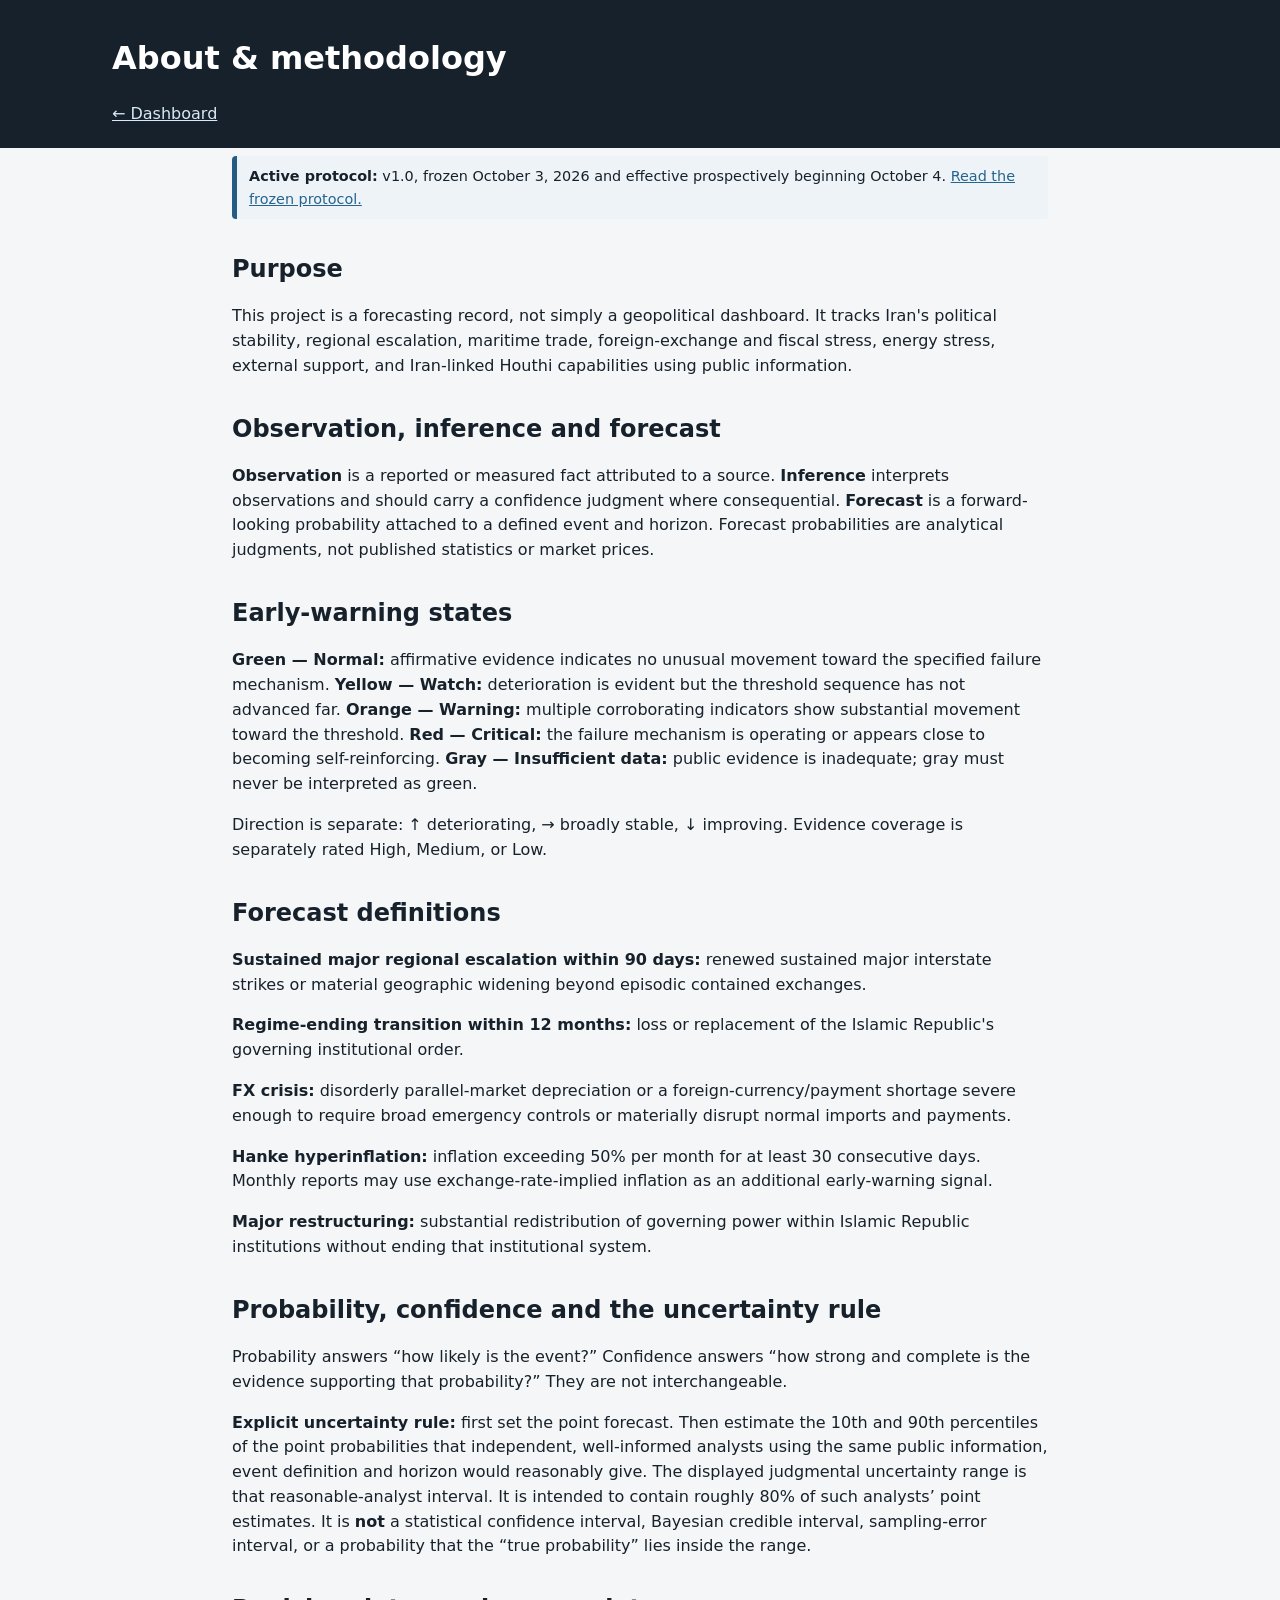
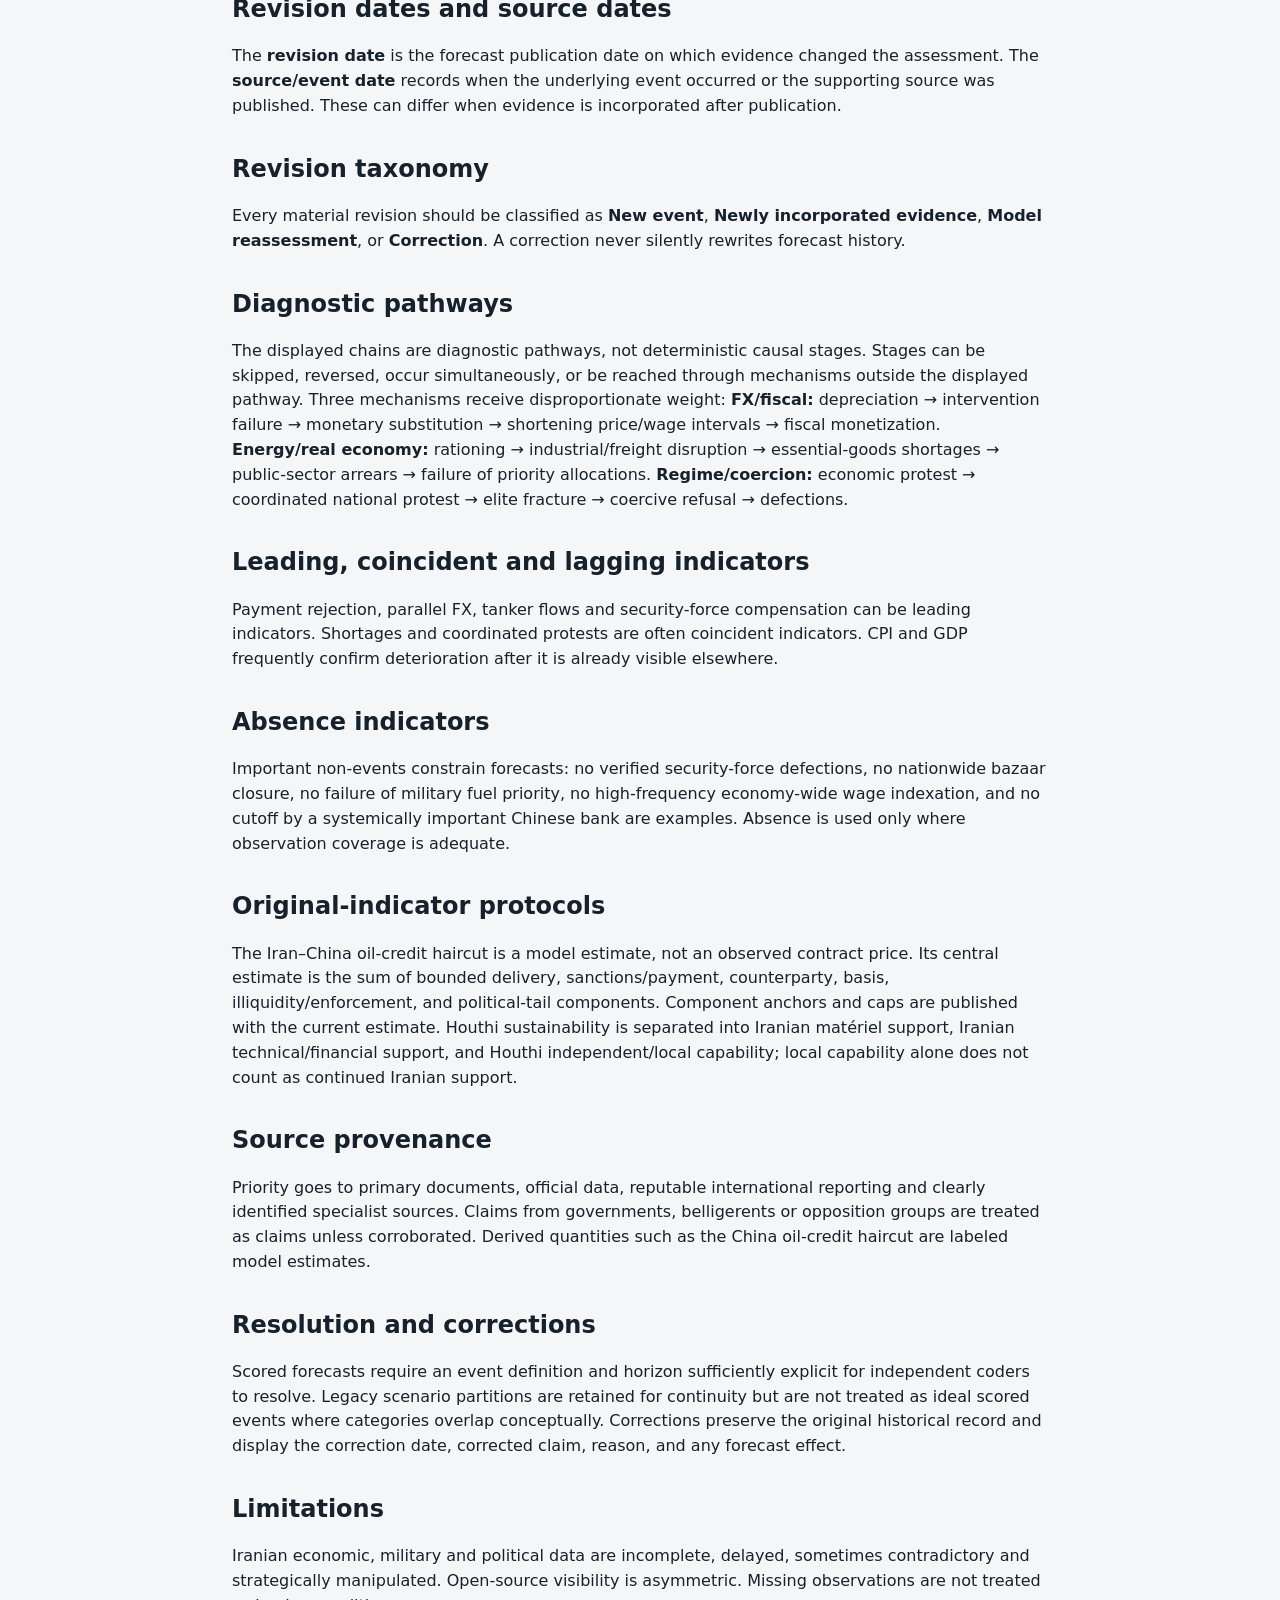
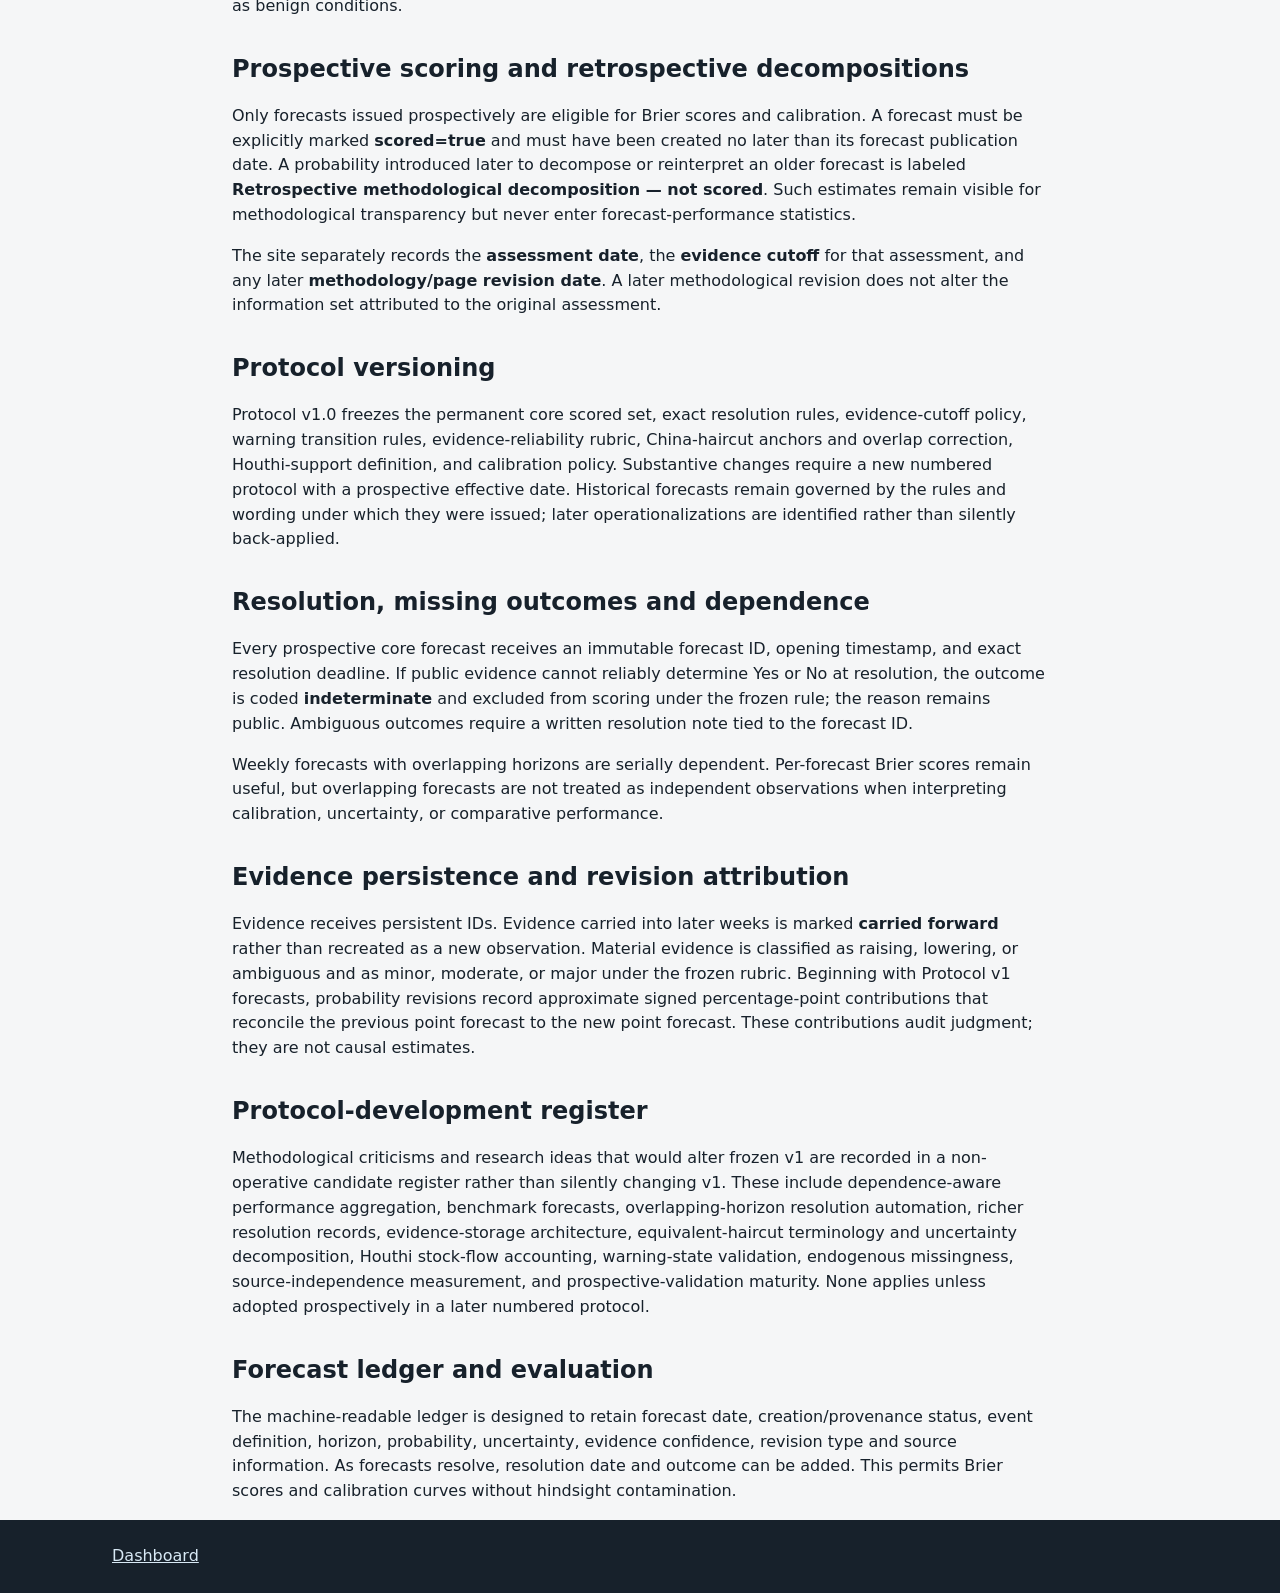
==== commit 876cf344: "Document expanded non-operative protocol research backlog" ====
--- a/about.html
+++ b/about.html
@@ -1 +1 @@
-<!doctype html><html lang="en"><head><meta charset="utf-8"><meta name="viewport" content="width=device-width,initial-scale=1"><title>Methodology · Iran Stability Monitor</title><link rel="stylesheet" href="assets/style.css"></head><body><header><div class="wrap"><h1>About & methodology</h1><nav><a href="index.html">← Dashboard</a></nav></div></header><main class="wrap prose"><div class="protocol-status"><strong>Active protocol:</strong> v1.0, frozen October 3, 2026 and effective prospectively beginning October 4. <a href="protocol-v1.html">Read the frozen protocol.</a></div><h2>Purpose</h2><p>This project is a forecasting record, not simply a geopolitical dashboard. It tracks Iran's political stability, regional escalation, maritime trade, foreign-exchange and fiscal stress, energy stress, external support, and Iran-linked Houthi capabilities using public information.</p><h2>Observation, inference and forecast</h2><p><strong>Observation</strong> is a reported or measured fact attributed to a source. <strong>Inference</strong> interprets observations and should carry a confidence judgment where consequential. <strong>Forecast</strong> is a forward-looking probability attached to a defined event and horizon. Forecast probabilities are analytical judgments, not published statistics or market prices.</p><h2>Early-warning states</h2><p><strong>Green — Normal:</strong> affirmative evidence indicates no unusual movement toward the specified failure mechanism. <strong>Yellow — Watch:</strong> deterioration is evident but the threshold sequence has not advanced far. <strong>Orange — Warning:</strong> multiple corroborating indicators show substantial movement toward the threshold. <strong>Red — Critical:</strong> the failure mechanism is operating or appears close to becoming self-reinforcing. <strong>Gray — Insufficient data:</strong> public evidence is inadequate; gray must never be interpreted as green.</p><p>Direction is separate: ↑ deteriorating, → broadly stable, ↓ improving. Evidence coverage is separately rated High, Medium, or Low.</p><h2>Forecast definitions</h2><p><strong>Sustained major regional escalation within 90 days:</strong> renewed sustained major interstate strikes or material geographic widening beyond episodic contained exchanges.</p><p><strong>Regime-ending transition within 12 months:</strong> loss or replacement of the Islamic Republic's governing institutional order.</p><p><strong>FX crisis:</strong> disorderly parallel-market depreciation or a foreign-currency/payment shortage severe enough to require broad emergency controls or materially disrupt normal imports and payments.</p><p><strong>Hanke hyperinflation:</strong> inflation exceeding 50% per month for at least 30 consecutive days. Monthly reports may use exchange-rate-implied inflation as an additional early-warning signal.</p><p><strong>Major restructuring:</strong> substantial redistribution of governing power within Islamic Republic institutions without ending that institutional system.</p><h2>Probability, confidence and the uncertainty rule</h2><p>Probability answers “how likely is the event?” Confidence answers “how strong and complete is the evidence supporting that probability?” They are not interchangeable.</p><p><strong>Explicit uncertainty rule:</strong> first set the point forecast. Then estimate the 10th and 90th percentiles of the point probabilities that independent, well-informed analysts using the same public information, event definition and horizon would reasonably give. The displayed judgmental uncertainty range is that reasonable-analyst interval. It is intended to contain roughly 80% of such analysts’ point estimates. It is <strong>not</strong> a statistical confidence interval, Bayesian credible interval, sampling-error interval, or a probability that the “true probability” lies inside the range.</p><h2>Revision dates and source dates</h2><p>The <strong>revision date</strong> is the forecast publication date on which evidence changed the assessment. The <strong>source/event date</strong> records when the underlying event occurred or the supporting source was published. These can differ when evidence is incorporated after publication.</p><h2>Revision taxonomy</h2><p>Every material revision should be classified as <strong>New event</strong>, <strong>Newly incorporated evidence</strong>, <strong>Model reassessment</strong>, or <strong>Correction</strong>. A correction never silently rewrites forecast history.</p><h2>Diagnostic pathways</h2><p>The displayed chains are diagnostic pathways, not deterministic causal stages. Stages can be skipped, reversed, occur simultaneously, or be reached through mechanisms outside the displayed pathway. Three mechanisms receive disproportionate weight: <strong>FX/fiscal:</strong> depreciation → intervention failure → monetary substitution → shortening price/wage intervals → fiscal monetization. <strong>Energy/real economy:</strong> rationing → industrial/freight disruption → essential-goods shortages → public-sector arrears → failure of priority allocations. <strong>Regime/coercion:</strong> economic protest → coordinated national protest → elite fracture → coercive refusal → defections.</p><h2>Leading, coincident and lagging indicators</h2><p>Payment rejection, parallel FX, tanker flows and security-force compensation can be leading indicators. Shortages and coordinated protests are often coincident indicators. CPI and GDP frequently confirm deterioration after it is already visible elsewhere.</p><h2>Absence indicators</h2><p>Important non-events constrain forecasts: no verified security-force defections, no nationwide bazaar closure, no failure of military fuel priority, no high-frequency economy-wide wage indexation, and no cutoff by a systemically important Chinese bank are examples. Absence is used only where observation coverage is adequate.</p><h2>Original-indicator protocols</h2><p>The Iran–China oil-credit haircut is a model estimate, not an observed contract price. Its central estimate is the sum of bounded delivery, sanctions/payment, counterparty, basis, illiquidity/enforcement, and political-tail components. Component anchors and caps are published with the current estimate. Houthi sustainability is separated into Iranian matériel support, Iranian technical/financial support, and Houthi independent/local capability; local capability alone does not count as continued Iranian support.</p><h2>Source provenance</h2><p>Priority goes to primary documents, official data, reputable international reporting and clearly identified specialist sources. Claims from governments, belligerents or opposition groups are treated as claims unless corroborated. Derived quantities such as the China oil-credit haircut are labeled model estimates.</p><h2>Resolution and corrections</h2><p>Scored forecasts require an event definition and horizon sufficiently explicit for independent coders to resolve. Legacy scenario partitions are retained for continuity but are not treated as ideal scored events where categories overlap conceptually. Corrections preserve the original historical record and display the correction date, corrected claim, reason, and any forecast effect.</p><h2>Limitations</h2><p>Iranian economic, military and political data are incomplete, delayed, sometimes contradictory and strategically manipulated. Open-source visibility is asymmetric. Missing observations are not treated as benign conditions.</p><h2>Prospective scoring and retrospective decompositions</h2><p>Only forecasts issued prospectively are eligible for Brier scores and calibration. A forecast must be explicitly marked <strong>scored=true</strong> and must have been created no later than its forecast publication date. A probability introduced later to decompose or reinterpret an older forecast is labeled <strong>Retrospective methodological decomposition — not scored</strong>. Such estimates remain visible for methodological transparency but never enter forecast-performance statistics.</p><p>The site separately records the <strong>assessment date</strong>, the <strong>evidence cutoff</strong> for that assessment, and any later <strong>methodology/page revision date</strong>. A later methodological revision does not alter the information set attributed to the original assessment.</p><h2>Protocol versioning</h2><p>Protocol v1.0 freezes the permanent core scored set, exact resolution rules, evidence-cutoff policy, warning transition rules, evidence-reliability rubric, China-haircut anchors and overlap correction, Houthi-support definition, and calibration policy. Substantive changes require a new numbered protocol with a prospective effective date. Historical forecasts remain governed by the rules and wording under which they were issued; later operationalizations are identified rather than silently back-applied.</p><h2>Resolution, missing outcomes and dependence</h2><p>Every prospective core forecast receives an immutable forecast ID, opening timestamp, and exact resolution deadline. If public evidence cannot reliably determine Yes or No at resolution, the outcome is coded <strong>indeterminate</strong> and excluded from scoring under the frozen rule; the reason remains public. Ambiguous outcomes require a written resolution note tied to the forecast ID.</p><p>Weekly forecasts with overlapping horizons are serially dependent. Per-forecast Brier scores remain useful, but overlapping forecasts are not treated as independent observations when interpreting calibration, uncertainty, or comparative performance.</p><h2>Evidence persistence and revision attribution</h2><p>Evidence receives persistent IDs. Evidence carried into later weeks is marked <strong>carried forward</strong> rather than recreated as a new observation. Material evidence is classified as raising, lowering, or ambiguous and as minor, moderate, or major under the frozen rubric. Beginning with Protocol v1 forecasts, probability revisions record approximate signed percentage-point contributions that reconcile the previous point forecast to the new point forecast. These contributions audit judgment; they are not causal estimates.</p><h2>Protocol-development register</h2><p>Ideas that would alter frozen v1—such as empirically estimating the China-haircut overlap factor, quantitative haircut anchors, validating uncertainty ranges against external forecasters, or changing escalation resolution criteria—are recorded as candidates for a future protocol rather than silently changing v1.</p><h2>Forecast ledger and evaluation</h2><p>The machine-readable ledger is designed to retain forecast date, creation/provenance status, event definition, horizon, probability, uncertainty, evidence confidence, revision type and source information. As forecasts resolve, resolution date and outcome can be added. This permits Brier scores and calibration curves without hindsight contamination.</p></main><footer><div class="wrap"><a href="index.html">Dashboard</a></div></footer></body></html>+<!doctype html><html lang="en"><head><meta charset="utf-8"><meta name="viewport" content="width=device-width,initial-scale=1"><title>Methodology · Iran Stability Monitor</title><link rel="stylesheet" href="assets/style.css"></head><body><header><div class="wrap"><h1>About & methodology</h1><nav><a href="index.html">← Dashboard</a></nav></div></header><main class="wrap prose"><div class="protocol-status"><strong>Active protocol:</strong> v1.0, frozen October 3, 2026 and effective prospectively beginning October 4. <a href="protocol-v1.html">Read the frozen protocol.</a></div><h2>Purpose</h2><p>This project is a forecasting record, not simply a geopolitical dashboard. It tracks Iran's political stability, regional escalation, maritime trade, foreign-exchange and fiscal stress, energy stress, external support, and Iran-linked Houthi capabilities using public information.</p><h2>Observation, inference and forecast</h2><p><strong>Observation</strong> is a reported or measured fact attributed to a source. <strong>Inference</strong> interprets observations and should carry a confidence judgment where consequential. <strong>Forecast</strong> is a forward-looking probability attached to a defined event and horizon. Forecast probabilities are analytical judgments, not published statistics or market prices.</p><h2>Early-warning states</h2><p><strong>Green — Normal:</strong> affirmative evidence indicates no unusual movement toward the specified failure mechanism. <strong>Yellow — Watch:</strong> deterioration is evident but the threshold sequence has not advanced far. <strong>Orange — Warning:</strong> multiple corroborating indicators show substantial movement toward the threshold. <strong>Red — Critical:</strong> the failure mechanism is operating or appears close to becoming self-reinforcing. <strong>Gray — Insufficient data:</strong> public evidence is inadequate; gray must never be interpreted as green.</p><p>Direction is separate: ↑ deteriorating, → broadly stable, ↓ improving. Evidence coverage is separately rated High, Medium, or Low.</p><h2>Forecast definitions</h2><p><strong>Sustained major regional escalation within 90 days:</strong> renewed sustained major interstate strikes or material geographic widening beyond episodic contained exchanges.</p><p><strong>Regime-ending transition within 12 months:</strong> loss or replacement of the Islamic Republic's governing institutional order.</p><p><strong>FX crisis:</strong> disorderly parallel-market depreciation or a foreign-currency/payment shortage severe enough to require broad emergency controls or materially disrupt normal imports and payments.</p><p><strong>Hanke hyperinflation:</strong> inflation exceeding 50% per month for at least 30 consecutive days. Monthly reports may use exchange-rate-implied inflation as an additional early-warning signal.</p><p><strong>Major restructuring:</strong> substantial redistribution of governing power within Islamic Republic institutions without ending that institutional system.</p><h2>Probability, confidence and the uncertainty rule</h2><p>Probability answers “how likely is the event?” Confidence answers “how strong and complete is the evidence supporting that probability?” They are not interchangeable.</p><p><strong>Explicit uncertainty rule:</strong> first set the point forecast. Then estimate the 10th and 90th percentiles of the point probabilities that independent, well-informed analysts using the same public information, event definition and horizon would reasonably give. The displayed judgmental uncertainty range is that reasonable-analyst interval. It is intended to contain roughly 80% of such analysts’ point estimates. It is <strong>not</strong> a statistical confidence interval, Bayesian credible interval, sampling-error interval, or a probability that the “true probability” lies inside the range.</p><h2>Revision dates and source dates</h2><p>The <strong>revision date</strong> is the forecast publication date on which evidence changed the assessment. The <strong>source/event date</strong> records when the underlying event occurred or the supporting source was published. These can differ when evidence is incorporated after publication.</p><h2>Revision taxonomy</h2><p>Every material revision should be classified as <strong>New event</strong>, <strong>Newly incorporated evidence</strong>, <strong>Model reassessment</strong>, or <strong>Correction</strong>. A correction never silently rewrites forecast history.</p><h2>Diagnostic pathways</h2><p>The displayed chains are diagnostic pathways, not deterministic causal stages. Stages can be skipped, reversed, occur simultaneously, or be reached through mechanisms outside the displayed pathway. Three mechanisms receive disproportionate weight: <strong>FX/fiscal:</strong> depreciation → intervention failure → monetary substitution → shortening price/wage intervals → fiscal monetization. <strong>Energy/real economy:</strong> rationing → industrial/freight disruption → essential-goods shortages → public-sector arrears → failure of priority allocations. <strong>Regime/coercion:</strong> economic protest → coordinated national protest → elite fracture → coercive refusal → defections.</p><h2>Leading, coincident and lagging indicators</h2><p>Payment rejection, parallel FX, tanker flows and security-force compensation can be leading indicators. Shortages and coordinated protests are often coincident indicators. CPI and GDP frequently confirm deterioration after it is already visible elsewhere.</p><h2>Absence indicators</h2><p>Important non-events constrain forecasts: no verified security-force defections, no nationwide bazaar closure, no failure of military fuel priority, no high-frequency economy-wide wage indexation, and no cutoff by a systemically important Chinese bank are examples. Absence is used only where observation coverage is adequate.</p><h2>Original-indicator protocols</h2><p>The Iran–China oil-credit haircut is a model estimate, not an observed contract price. Its central estimate is the sum of bounded delivery, sanctions/payment, counterparty, basis, illiquidity/enforcement, and political-tail components. Component anchors and caps are published with the current estimate. Houthi sustainability is separated into Iranian matériel support, Iranian technical/financial support, and Houthi independent/local capability; local capability alone does not count as continued Iranian support.</p><h2>Source provenance</h2><p>Priority goes to primary documents, official data, reputable international reporting and clearly identified specialist sources. Claims from governments, belligerents or opposition groups are treated as claims unless corroborated. Derived quantities such as the China oil-credit haircut are labeled model estimates.</p><h2>Resolution and corrections</h2><p>Scored forecasts require an event definition and horizon sufficiently explicit for independent coders to resolve. Legacy scenario partitions are retained for continuity but are not treated as ideal scored events where categories overlap conceptually. Corrections preserve the original historical record and display the correction date, corrected claim, reason, and any forecast effect.</p><h2>Limitations</h2><p>Iranian economic, military and political data are incomplete, delayed, sometimes contradictory and strategically manipulated. Open-source visibility is asymmetric. Missing observations are not treated as benign conditions.</p><h2>Prospective scoring and retrospective decompositions</h2><p>Only forecasts issued prospectively are eligible for Brier scores and calibration. A forecast must be explicitly marked <strong>scored=true</strong> and must have been created no later than its forecast publication date. A probability introduced later to decompose or reinterpret an older forecast is labeled <strong>Retrospective methodological decomposition — not scored</strong>. Such estimates remain visible for methodological transparency but never enter forecast-performance statistics.</p><p>The site separately records the <strong>assessment date</strong>, the <strong>evidence cutoff</strong> for that assessment, and any later <strong>methodology/page revision date</strong>. A later methodological revision does not alter the information set attributed to the original assessment.</p><h2>Protocol versioning</h2><p>Protocol v1.0 freezes the permanent core scored set, exact resolution rules, evidence-cutoff policy, warning transition rules, evidence-reliability rubric, China-haircut anchors and overlap correction, Houthi-support definition, and calibration policy. Substantive changes require a new numbered protocol with a prospective effective date. Historical forecasts remain governed by the rules and wording under which they were issued; later operationalizations are identified rather than silently back-applied.</p><h2>Resolution, missing outcomes and dependence</h2><p>Every prospective core forecast receives an immutable forecast ID, opening timestamp, and exact resolution deadline. If public evidence cannot reliably determine Yes or No at resolution, the outcome is coded <strong>indeterminate</strong> and excluded from scoring under the frozen rule; the reason remains public. Ambiguous outcomes require a written resolution note tied to the forecast ID.</p><p>Weekly forecasts with overlapping horizons are serially dependent. Per-forecast Brier scores remain useful, but overlapping forecasts are not treated as independent observations when interpreting calibration, uncertainty, or comparative performance.</p><h2>Evidence persistence and revision attribution</h2><p>Evidence receives persistent IDs. Evidence carried into later weeks is marked <strong>carried forward</strong> rather than recreated as a new observation. Material evidence is classified as raising, lowering, or ambiguous and as minor, moderate, or major under the frozen rubric. Beginning with Protocol v1 forecasts, probability revisions record approximate signed percentage-point contributions that reconcile the previous point forecast to the new point forecast. These contributions audit judgment; they are not causal estimates.</p><h2>Protocol-development register</h2><p>Methodological criticisms and research ideas that would alter frozen v1 are recorded in a non-operative candidate register rather than silently changing v1. These include dependence-aware performance aggregation, benchmark forecasts, overlapping-horizon resolution automation, richer resolution records, evidence-storage architecture, equivalent-haircut terminology and uncertainty decomposition, Houthi stock-flow accounting, warning-state validation, endogenous missingness, source-independence measurement, and prospective-validation maturity. None applies unless adopted prospectively in a later numbered protocol.</p><h2>Forecast ledger and evaluation</h2><p>The machine-readable ledger is designed to retain forecast date, creation/provenance status, event definition, horizon, probability, uncertainty, evidence confidence, revision type and source information. As forecasts resolve, resolution date and outcome can be added. This permits Brier scores and calibration curves without hindsight contamination.</p></main><footer><div class="wrap"><a href="index.html">Dashboard</a></div></footer></body></html>
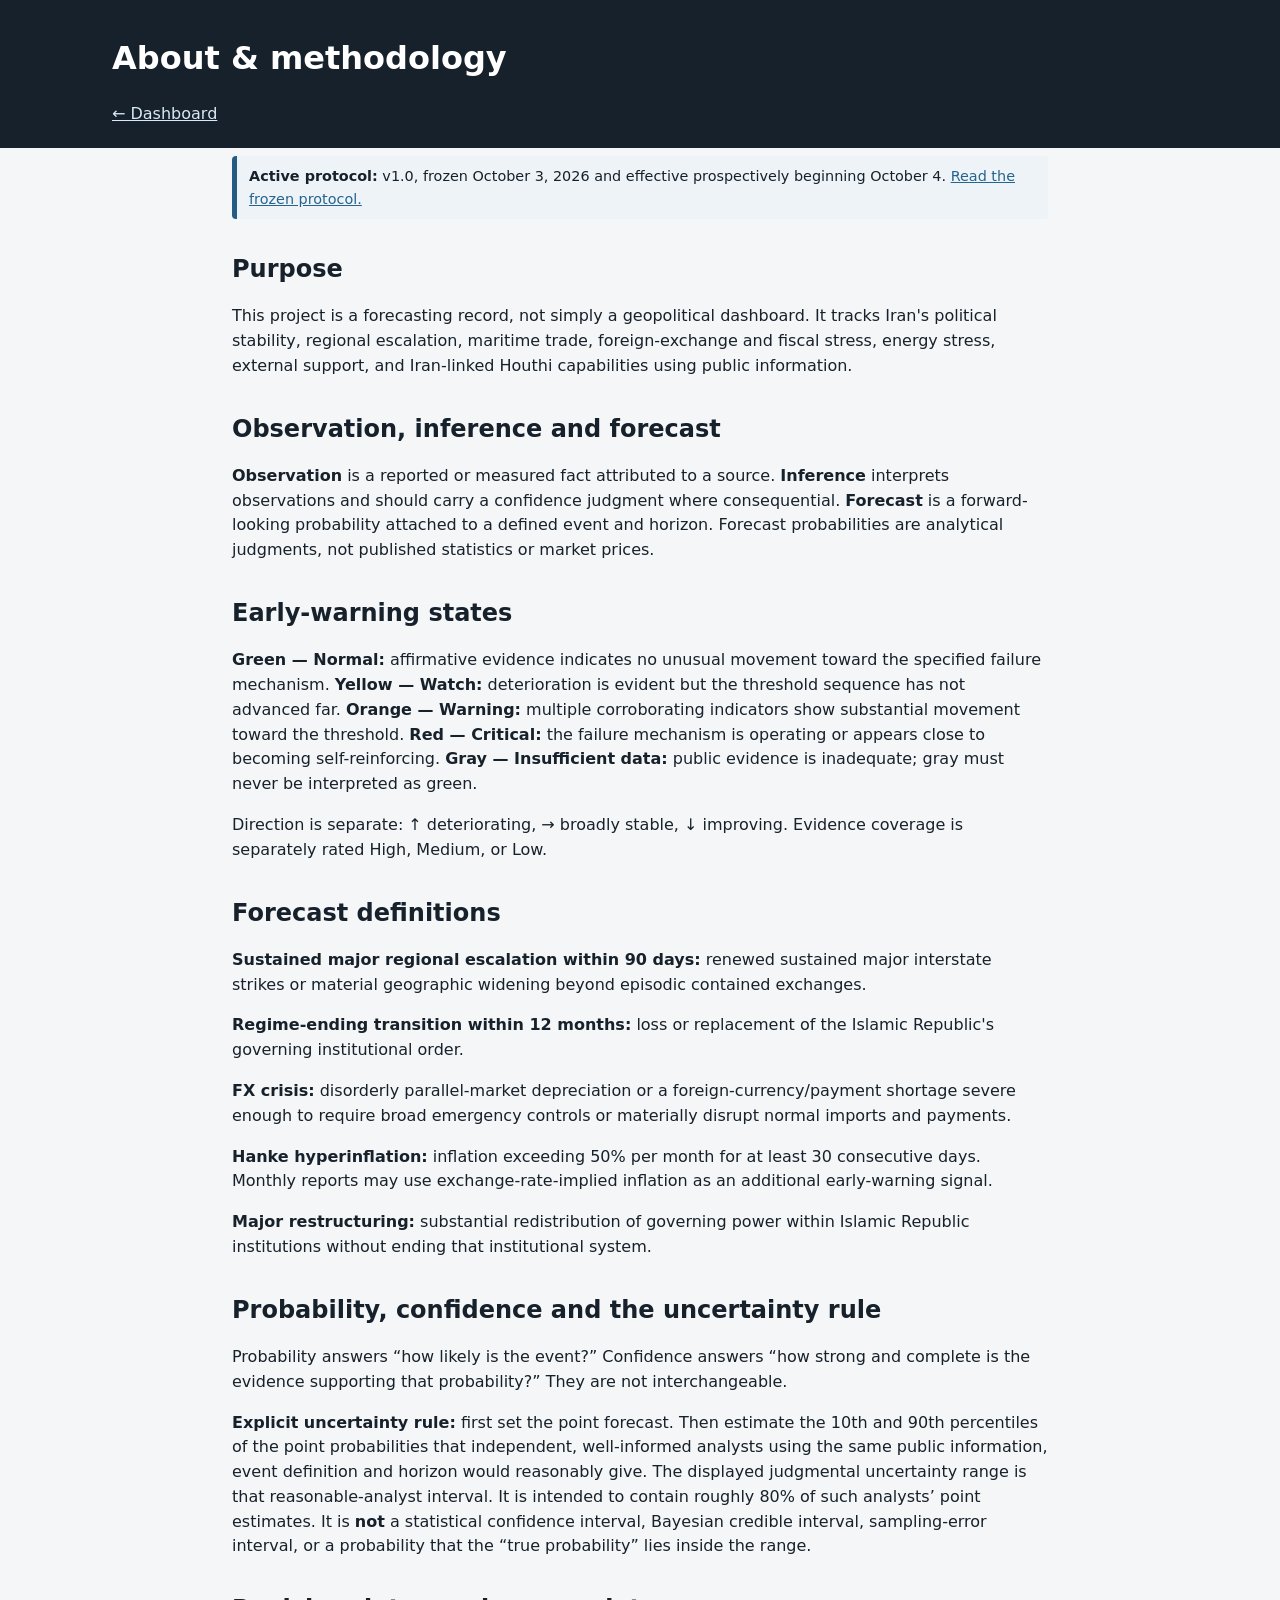
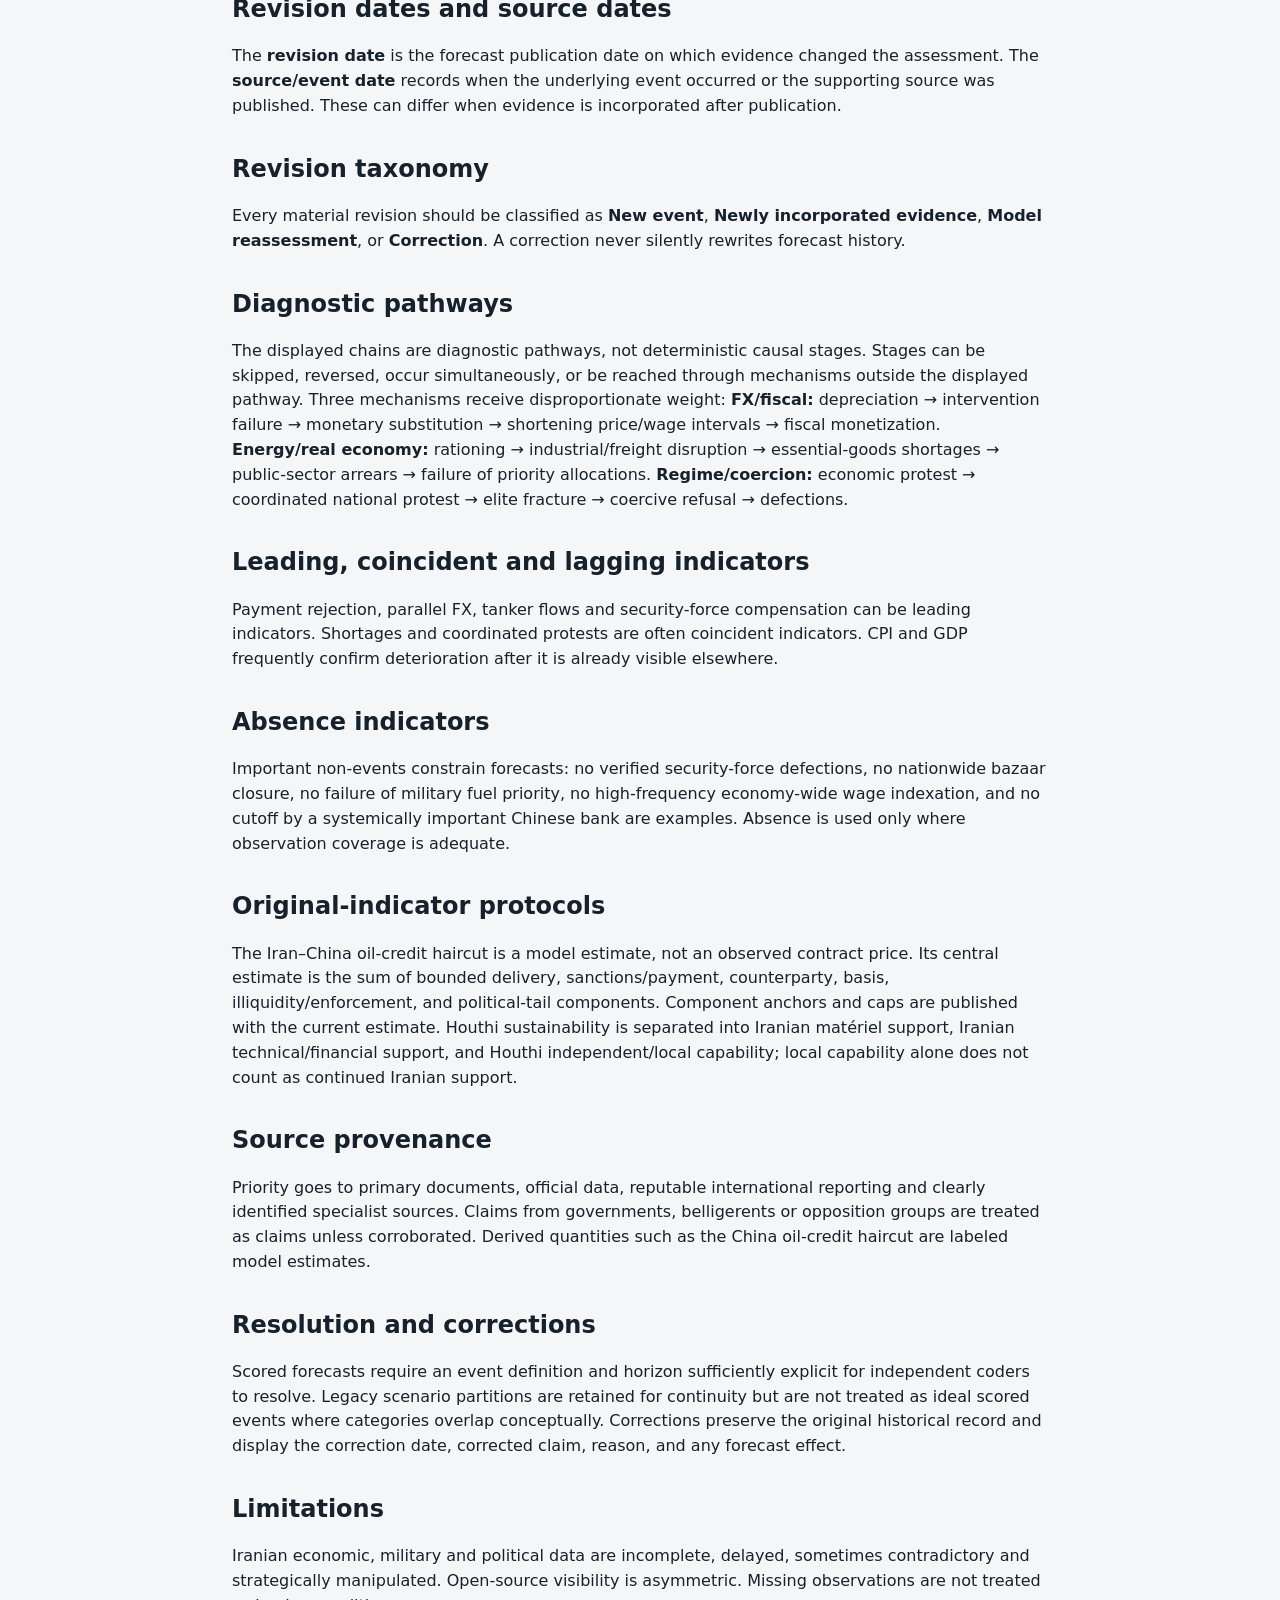
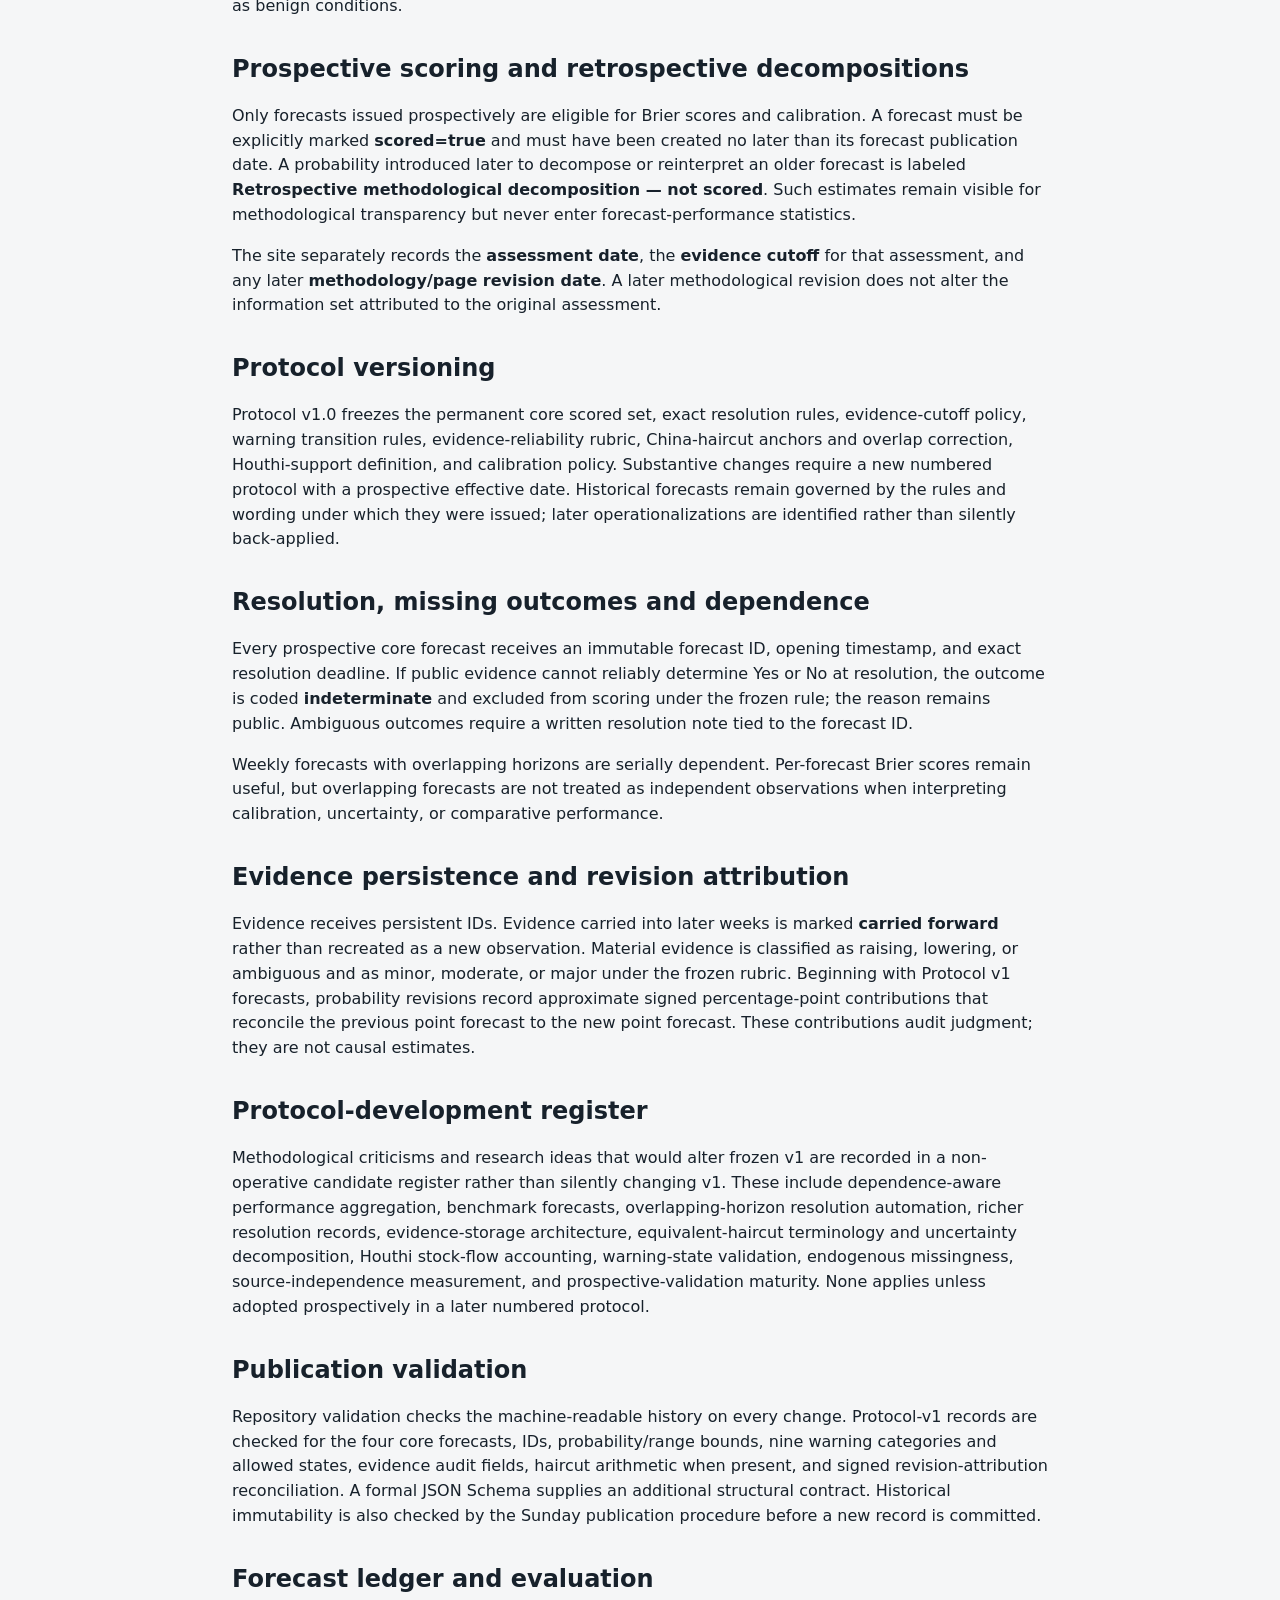
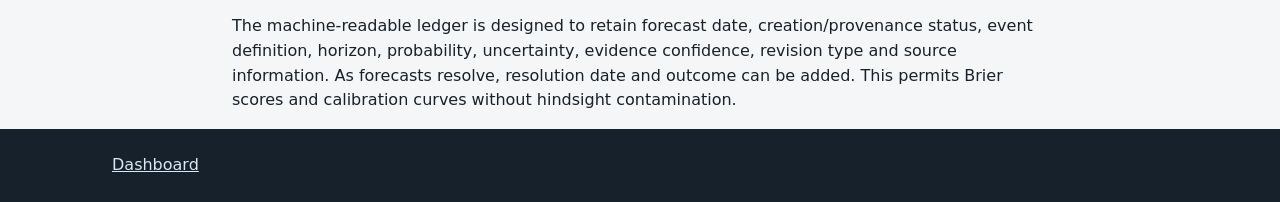
==== commit 8d076674: "Document publication validation" ====
--- a/about.html
+++ b/about.html
@@ -1 +1 @@
-<!doctype html><html lang="en"><head><meta charset="utf-8"><meta name="viewport" content="width=device-width,initial-scale=1"><title>Methodology · Iran Stability Monitor</title><link rel="stylesheet" href="assets/style.css"></head><body><header><div class="wrap"><h1>About & methodology</h1><nav><a href="index.html">← Dashboard</a></nav></div></header><main class="wrap prose"><div class="protocol-status"><strong>Active protocol:</strong> v1.0, frozen October 3, 2026 and effective prospectively beginning October 4. <a href="protocol-v1.html">Read the frozen protocol.</a></div><h2>Purpose</h2><p>This project is a forecasting record, not simply a geopolitical dashboard. It tracks Iran's political stability, regional escalation, maritime trade, foreign-exchange and fiscal stress, energy stress, external support, and Iran-linked Houthi capabilities using public information.</p><h2>Observation, inference and forecast</h2><p><strong>Observation</strong> is a reported or measured fact attributed to a source. <strong>Inference</strong> interprets observations and should carry a confidence judgment where consequential. <strong>Forecast</strong> is a forward-looking probability attached to a defined event and horizon. Forecast probabilities are analytical judgments, not published statistics or market prices.</p><h2>Early-warning states</h2><p><strong>Green — Normal:</strong> affirmative evidence indicates no unusual movement toward the specified failure mechanism. <strong>Yellow — Watch:</strong> deterioration is evident but the threshold sequence has not advanced far. <strong>Orange — Warning:</strong> multiple corroborating indicators show substantial movement toward the threshold. <strong>Red — Critical:</strong> the failure mechanism is operating or appears close to becoming self-reinforcing. <strong>Gray — Insufficient data:</strong> public evidence is inadequate; gray must never be interpreted as green.</p><p>Direction is separate: ↑ deteriorating, → broadly stable, ↓ improving. Evidence coverage is separately rated High, Medium, or Low.</p><h2>Forecast definitions</h2><p><strong>Sustained major regional escalation within 90 days:</strong> renewed sustained major interstate strikes or material geographic widening beyond episodic contained exchanges.</p><p><strong>Regime-ending transition within 12 months:</strong> loss or replacement of the Islamic Republic's governing institutional order.</p><p><strong>FX crisis:</strong> disorderly parallel-market depreciation or a foreign-currency/payment shortage severe enough to require broad emergency controls or materially disrupt normal imports and payments.</p><p><strong>Hanke hyperinflation:</strong> inflation exceeding 50% per month for at least 30 consecutive days. Monthly reports may use exchange-rate-implied inflation as an additional early-warning signal.</p><p><strong>Major restructuring:</strong> substantial redistribution of governing power within Islamic Republic institutions without ending that institutional system.</p><h2>Probability, confidence and the uncertainty rule</h2><p>Probability answers “how likely is the event?” Confidence answers “how strong and complete is the evidence supporting that probability?” They are not interchangeable.</p><p><strong>Explicit uncertainty rule:</strong> first set the point forecast. Then estimate the 10th and 90th percentiles of the point probabilities that independent, well-informed analysts using the same public information, event definition and horizon would reasonably give. The displayed judgmental uncertainty range is that reasonable-analyst interval. It is intended to contain roughly 80% of such analysts’ point estimates. It is <strong>not</strong> a statistical confidence interval, Bayesian credible interval, sampling-error interval, or a probability that the “true probability” lies inside the range.</p><h2>Revision dates and source dates</h2><p>The <strong>revision date</strong> is the forecast publication date on which evidence changed the assessment. The <strong>source/event date</strong> records when the underlying event occurred or the supporting source was published. These can differ when evidence is incorporated after publication.</p><h2>Revision taxonomy</h2><p>Every material revision should be classified as <strong>New event</strong>, <strong>Newly incorporated evidence</strong>, <strong>Model reassessment</strong>, or <strong>Correction</strong>. A correction never silently rewrites forecast history.</p><h2>Diagnostic pathways</h2><p>The displayed chains are diagnostic pathways, not deterministic causal stages. Stages can be skipped, reversed, occur simultaneously, or be reached through mechanisms outside the displayed pathway. Three mechanisms receive disproportionate weight: <strong>FX/fiscal:</strong> depreciation → intervention failure → monetary substitution → shortening price/wage intervals → fiscal monetization. <strong>Energy/real economy:</strong> rationing → industrial/freight disruption → essential-goods shortages → public-sector arrears → failure of priority allocations. <strong>Regime/coercion:</strong> economic protest → coordinated national protest → elite fracture → coercive refusal → defections.</p><h2>Leading, coincident and lagging indicators</h2><p>Payment rejection, parallel FX, tanker flows and security-force compensation can be leading indicators. Shortages and coordinated protests are often coincident indicators. CPI and GDP frequently confirm deterioration after it is already visible elsewhere.</p><h2>Absence indicators</h2><p>Important non-events constrain forecasts: no verified security-force defections, no nationwide bazaar closure, no failure of military fuel priority, no high-frequency economy-wide wage indexation, and no cutoff by a systemically important Chinese bank are examples. Absence is used only where observation coverage is adequate.</p><h2>Original-indicator protocols</h2><p>The Iran–China oil-credit haircut is a model estimate, not an observed contract price. Its central estimate is the sum of bounded delivery, sanctions/payment, counterparty, basis, illiquidity/enforcement, and political-tail components. Component anchors and caps are published with the current estimate. Houthi sustainability is separated into Iranian matériel support, Iranian technical/financial support, and Houthi independent/local capability; local capability alone does not count as continued Iranian support.</p><h2>Source provenance</h2><p>Priority goes to primary documents, official data, reputable international reporting and clearly identified specialist sources. Claims from governments, belligerents or opposition groups are treated as claims unless corroborated. Derived quantities such as the China oil-credit haircut are labeled model estimates.</p><h2>Resolution and corrections</h2><p>Scored forecasts require an event definition and horizon sufficiently explicit for independent coders to resolve. Legacy scenario partitions are retained for continuity but are not treated as ideal scored events where categories overlap conceptually. Corrections preserve the original historical record and display the correction date, corrected claim, reason, and any forecast effect.</p><h2>Limitations</h2><p>Iranian economic, military and political data are incomplete, delayed, sometimes contradictory and strategically manipulated. Open-source visibility is asymmetric. Missing observations are not treated as benign conditions.</p><h2>Prospective scoring and retrospective decompositions</h2><p>Only forecasts issued prospectively are eligible for Brier scores and calibration. A forecast must be explicitly marked <strong>scored=true</strong> and must have been created no later than its forecast publication date. A probability introduced later to decompose or reinterpret an older forecast is labeled <strong>Retrospective methodological decomposition — not scored</strong>. Such estimates remain visible for methodological transparency but never enter forecast-performance statistics.</p><p>The site separately records the <strong>assessment date</strong>, the <strong>evidence cutoff</strong> for that assessment, and any later <strong>methodology/page revision date</strong>. A later methodological revision does not alter the information set attributed to the original assessment.</p><h2>Protocol versioning</h2><p>Protocol v1.0 freezes the permanent core scored set, exact resolution rules, evidence-cutoff policy, warning transition rules, evidence-reliability rubric, China-haircut anchors and overlap correction, Houthi-support definition, and calibration policy. Substantive changes require a new numbered protocol with a prospective effective date. Historical forecasts remain governed by the rules and wording under which they were issued; later operationalizations are identified rather than silently back-applied.</p><h2>Resolution, missing outcomes and dependence</h2><p>Every prospective core forecast receives an immutable forecast ID, opening timestamp, and exact resolution deadline. If public evidence cannot reliably determine Yes or No at resolution, the outcome is coded <strong>indeterminate</strong> and excluded from scoring under the frozen rule; the reason remains public. Ambiguous outcomes require a written resolution note tied to the forecast ID.</p><p>Weekly forecasts with overlapping horizons are serially dependent. Per-forecast Brier scores remain useful, but overlapping forecasts are not treated as independent observations when interpreting calibration, uncertainty, or comparative performance.</p><h2>Evidence persistence and revision attribution</h2><p>Evidence receives persistent IDs. Evidence carried into later weeks is marked <strong>carried forward</strong> rather than recreated as a new observation. Material evidence is classified as raising, lowering, or ambiguous and as minor, moderate, or major under the frozen rubric. Beginning with Protocol v1 forecasts, probability revisions record approximate signed percentage-point contributions that reconcile the previous point forecast to the new point forecast. These contributions audit judgment; they are not causal estimates.</p><h2>Protocol-development register</h2><p>Methodological criticisms and research ideas that would alter frozen v1 are recorded in a non-operative candidate register rather than silently changing v1. These include dependence-aware performance aggregation, benchmark forecasts, overlapping-horizon resolution automation, richer resolution records, evidence-storage architecture, equivalent-haircut terminology and uncertainty decomposition, Houthi stock-flow accounting, warning-state validation, endogenous missingness, source-independence measurement, and prospective-validation maturity. None applies unless adopted prospectively in a later numbered protocol.</p><h2>Forecast ledger and evaluation</h2><p>The machine-readable ledger is designed to retain forecast date, creation/provenance status, event definition, horizon, probability, uncertainty, evidence confidence, revision type and source information. As forecasts resolve, resolution date and outcome can be added. This permits Brier scores and calibration curves without hindsight contamination.</p></main><footer><div class="wrap"><a href="index.html">Dashboard</a></div></footer></body></html>+<!doctype html><html lang="en"><head><meta charset="utf-8"><meta name="viewport" content="width=device-width,initial-scale=1"><title>Methodology · Iran Stability Monitor</title><link rel="stylesheet" href="assets/style.css"></head><body><header><div class="wrap"><h1>About & methodology</h1><nav><a href="index.html">← Dashboard</a></nav></div></header><main class="wrap prose"><div class="protocol-status"><strong>Active protocol:</strong> v1.0, frozen October 3, 2026 and effective prospectively beginning October 4. <a href="protocol-v1.html">Read the frozen protocol.</a></div><h2>Purpose</h2><p>This project is a forecasting record, not simply a geopolitical dashboard. It tracks Iran's political stability, regional escalation, maritime trade, foreign-exchange and fiscal stress, energy stress, external support, and Iran-linked Houthi capabilities using public information.</p><h2>Observation, inference and forecast</h2><p><strong>Observation</strong> is a reported or measured fact attributed to a source. <strong>Inference</strong> interprets observations and should carry a confidence judgment where consequential. <strong>Forecast</strong> is a forward-looking probability attached to a defined event and horizon. Forecast probabilities are analytical judgments, not published statistics or market prices.</p><h2>Early-warning states</h2><p><strong>Green — Normal:</strong> affirmative evidence indicates no unusual movement toward the specified failure mechanism. <strong>Yellow — Watch:</strong> deterioration is evident but the threshold sequence has not advanced far. <strong>Orange — Warning:</strong> multiple corroborating indicators show substantial movement toward the threshold. <strong>Red — Critical:</strong> the failure mechanism is operating or appears close to becoming self-reinforcing. <strong>Gray — Insufficient data:</strong> public evidence is inadequate; gray must never be interpreted as green.</p><p>Direction is separate: ↑ deteriorating, → broadly stable, ↓ improving. Evidence coverage is separately rated High, Medium, or Low.</p><h2>Forecast definitions</h2><p><strong>Sustained major regional escalation within 90 days:</strong> renewed sustained major interstate strikes or material geographic widening beyond episodic contained exchanges.</p><p><strong>Regime-ending transition within 12 months:</strong> loss or replacement of the Islamic Republic's governing institutional order.</p><p><strong>FX crisis:</strong> disorderly parallel-market depreciation or a foreign-currency/payment shortage severe enough to require broad emergency controls or materially disrupt normal imports and payments.</p><p><strong>Hanke hyperinflation:</strong> inflation exceeding 50% per month for at least 30 consecutive days. Monthly reports may use exchange-rate-implied inflation as an additional early-warning signal.</p><p><strong>Major restructuring:</strong> substantial redistribution of governing power within Islamic Republic institutions without ending that institutional system.</p><h2>Probability, confidence and the uncertainty rule</h2><p>Probability answers “how likely is the event?” Confidence answers “how strong and complete is the evidence supporting that probability?” They are not interchangeable.</p><p><strong>Explicit uncertainty rule:</strong> first set the point forecast. Then estimate the 10th and 90th percentiles of the point probabilities that independent, well-informed analysts using the same public information, event definition and horizon would reasonably give. The displayed judgmental uncertainty range is that reasonable-analyst interval. It is intended to contain roughly 80% of such analysts’ point estimates. It is <strong>not</strong> a statistical confidence interval, Bayesian credible interval, sampling-error interval, or a probability that the “true probability” lies inside the range.</p><h2>Revision dates and source dates</h2><p>The <strong>revision date</strong> is the forecast publication date on which evidence changed the assessment. The <strong>source/event date</strong> records when the underlying event occurred or the supporting source was published. These can differ when evidence is incorporated after publication.</p><h2>Revision taxonomy</h2><p>Every material revision should be classified as <strong>New event</strong>, <strong>Newly incorporated evidence</strong>, <strong>Model reassessment</strong>, or <strong>Correction</strong>. A correction never silently rewrites forecast history.</p><h2>Diagnostic pathways</h2><p>The displayed chains are diagnostic pathways, not deterministic causal stages. Stages can be skipped, reversed, occur simultaneously, or be reached through mechanisms outside the displayed pathway. Three mechanisms receive disproportionate weight: <strong>FX/fiscal:</strong> depreciation → intervention failure → monetary substitution → shortening price/wage intervals → fiscal monetization. <strong>Energy/real economy:</strong> rationing → industrial/freight disruption → essential-goods shortages → public-sector arrears → failure of priority allocations. <strong>Regime/coercion:</strong> economic protest → coordinated national protest → elite fracture → coercive refusal → defections.</p><h2>Leading, coincident and lagging indicators</h2><p>Payment rejection, parallel FX, tanker flows and security-force compensation can be leading indicators. Shortages and coordinated protests are often coincident indicators. CPI and GDP frequently confirm deterioration after it is already visible elsewhere.</p><h2>Absence indicators</h2><p>Important non-events constrain forecasts: no verified security-force defections, no nationwide bazaar closure, no failure of military fuel priority, no high-frequency economy-wide wage indexation, and no cutoff by a systemically important Chinese bank are examples. Absence is used only where observation coverage is adequate.</p><h2>Original-indicator protocols</h2><p>The Iran–China oil-credit haircut is a model estimate, not an observed contract price. Its central estimate is the sum of bounded delivery, sanctions/payment, counterparty, basis, illiquidity/enforcement, and political-tail components. Component anchors and caps are published with the current estimate. Houthi sustainability is separated into Iranian matériel support, Iranian technical/financial support, and Houthi independent/local capability; local capability alone does not count as continued Iranian support.</p><h2>Source provenance</h2><p>Priority goes to primary documents, official data, reputable international reporting and clearly identified specialist sources. Claims from governments, belligerents or opposition groups are treated as claims unless corroborated. Derived quantities such as the China oil-credit haircut are labeled model estimates.</p><h2>Resolution and corrections</h2><p>Scored forecasts require an event definition and horizon sufficiently explicit for independent coders to resolve. Legacy scenario partitions are retained for continuity but are not treated as ideal scored events where categories overlap conceptually. Corrections preserve the original historical record and display the correction date, corrected claim, reason, and any forecast effect.</p><h2>Limitations</h2><p>Iranian economic, military and political data are incomplete, delayed, sometimes contradictory and strategically manipulated. Open-source visibility is asymmetric. Missing observations are not treated as benign conditions.</p><h2>Prospective scoring and retrospective decompositions</h2><p>Only forecasts issued prospectively are eligible for Brier scores and calibration. A forecast must be explicitly marked <strong>scored=true</strong> and must have been created no later than its forecast publication date. A probability introduced later to decompose or reinterpret an older forecast is labeled <strong>Retrospective methodological decomposition — not scored</strong>. Such estimates remain visible for methodological transparency but never enter forecast-performance statistics.</p><p>The site separately records the <strong>assessment date</strong>, the <strong>evidence cutoff</strong> for that assessment, and any later <strong>methodology/page revision date</strong>. A later methodological revision does not alter the information set attributed to the original assessment.</p><h2>Protocol versioning</h2><p>Protocol v1.0 freezes the permanent core scored set, exact resolution rules, evidence-cutoff policy, warning transition rules, evidence-reliability rubric, China-haircut anchors and overlap correction, Houthi-support definition, and calibration policy. Substantive changes require a new numbered protocol with a prospective effective date. Historical forecasts remain governed by the rules and wording under which they were issued; later operationalizations are identified rather than silently back-applied.</p><h2>Resolution, missing outcomes and dependence</h2><p>Every prospective core forecast receives an immutable forecast ID, opening timestamp, and exact resolution deadline. If public evidence cannot reliably determine Yes or No at resolution, the outcome is coded <strong>indeterminate</strong> and excluded from scoring under the frozen rule; the reason remains public. Ambiguous outcomes require a written resolution note tied to the forecast ID.</p><p>Weekly forecasts with overlapping horizons are serially dependent. Per-forecast Brier scores remain useful, but overlapping forecasts are not treated as independent observations when interpreting calibration, uncertainty, or comparative performance.</p><h2>Evidence persistence and revision attribution</h2><p>Evidence receives persistent IDs. Evidence carried into later weeks is marked <strong>carried forward</strong> rather than recreated as a new observation. Material evidence is classified as raising, lowering, or ambiguous and as minor, moderate, or major under the frozen rubric. Beginning with Protocol v1 forecasts, probability revisions record approximate signed percentage-point contributions that reconcile the previous point forecast to the new point forecast. These contributions audit judgment; they are not causal estimates.</p><h2>Protocol-development register</h2><p>Methodological criticisms and research ideas that would alter frozen v1 are recorded in a non-operative candidate register rather than silently changing v1. These include dependence-aware performance aggregation, benchmark forecasts, overlapping-horizon resolution automation, richer resolution records, evidence-storage architecture, equivalent-haircut terminology and uncertainty decomposition, Houthi stock-flow accounting, warning-state validation, endogenous missingness, source-independence measurement, and prospective-validation maturity. None applies unless adopted prospectively in a later numbered protocol.</p><h2>Publication validation</h2><p>Repository validation checks the machine-readable history on every change. Protocol-v1 records are checked for the four core forecasts, IDs, probability/range bounds, nine warning categories and allowed states, evidence audit fields, haircut arithmetic when present, and signed revision-attribution reconciliation. A formal JSON Schema supplies an additional structural contract. Historical immutability is also checked by the Sunday publication procedure before a new record is committed.</p><h2>Forecast ledger and evaluation</h2><p>The machine-readable ledger is designed to retain forecast date, creation/provenance status, event definition, horizon, probability, uncertainty, evidence confidence, revision type and source information. As forecasts resolve, resolution date and outcome can be added. This permits Brier scores and calibration curves without hindsight contamination.</p></main><footer><div class="wrap"><a href="index.html">Dashboard</a></div></footer></body></html>
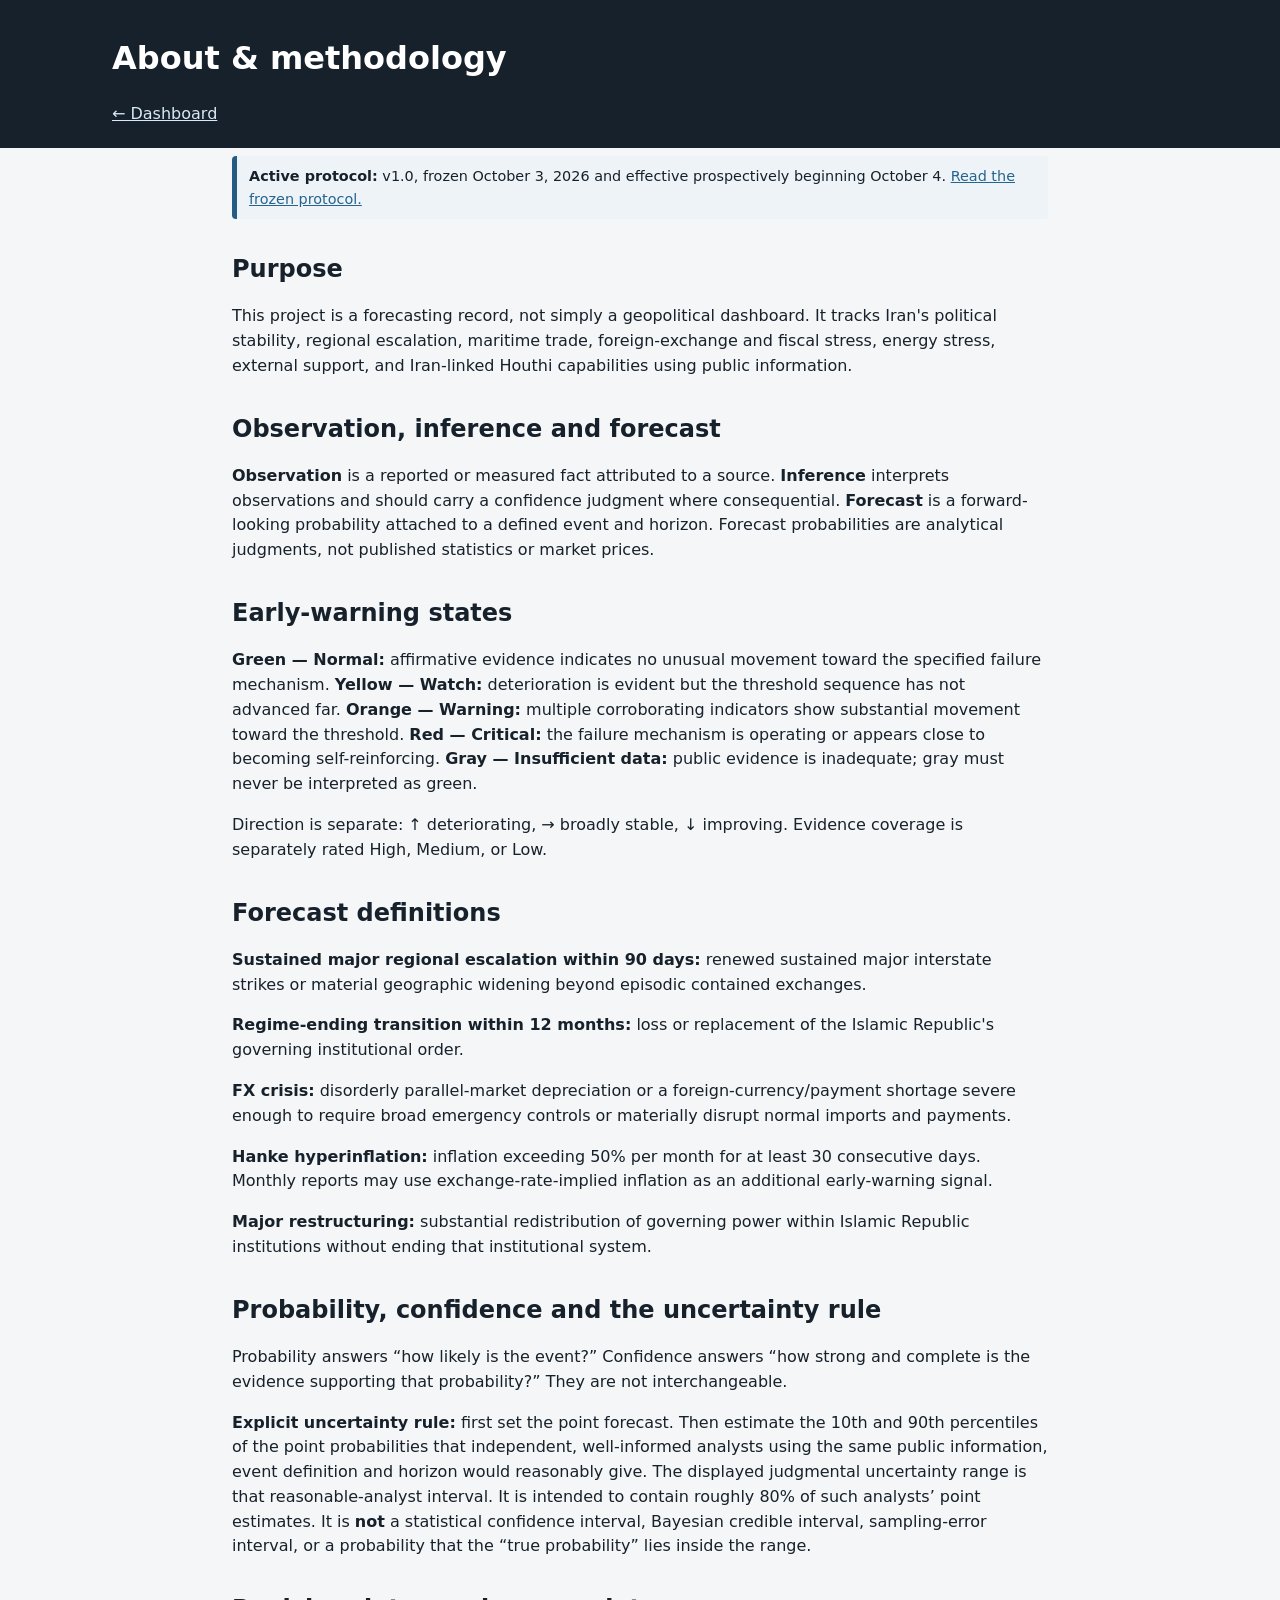
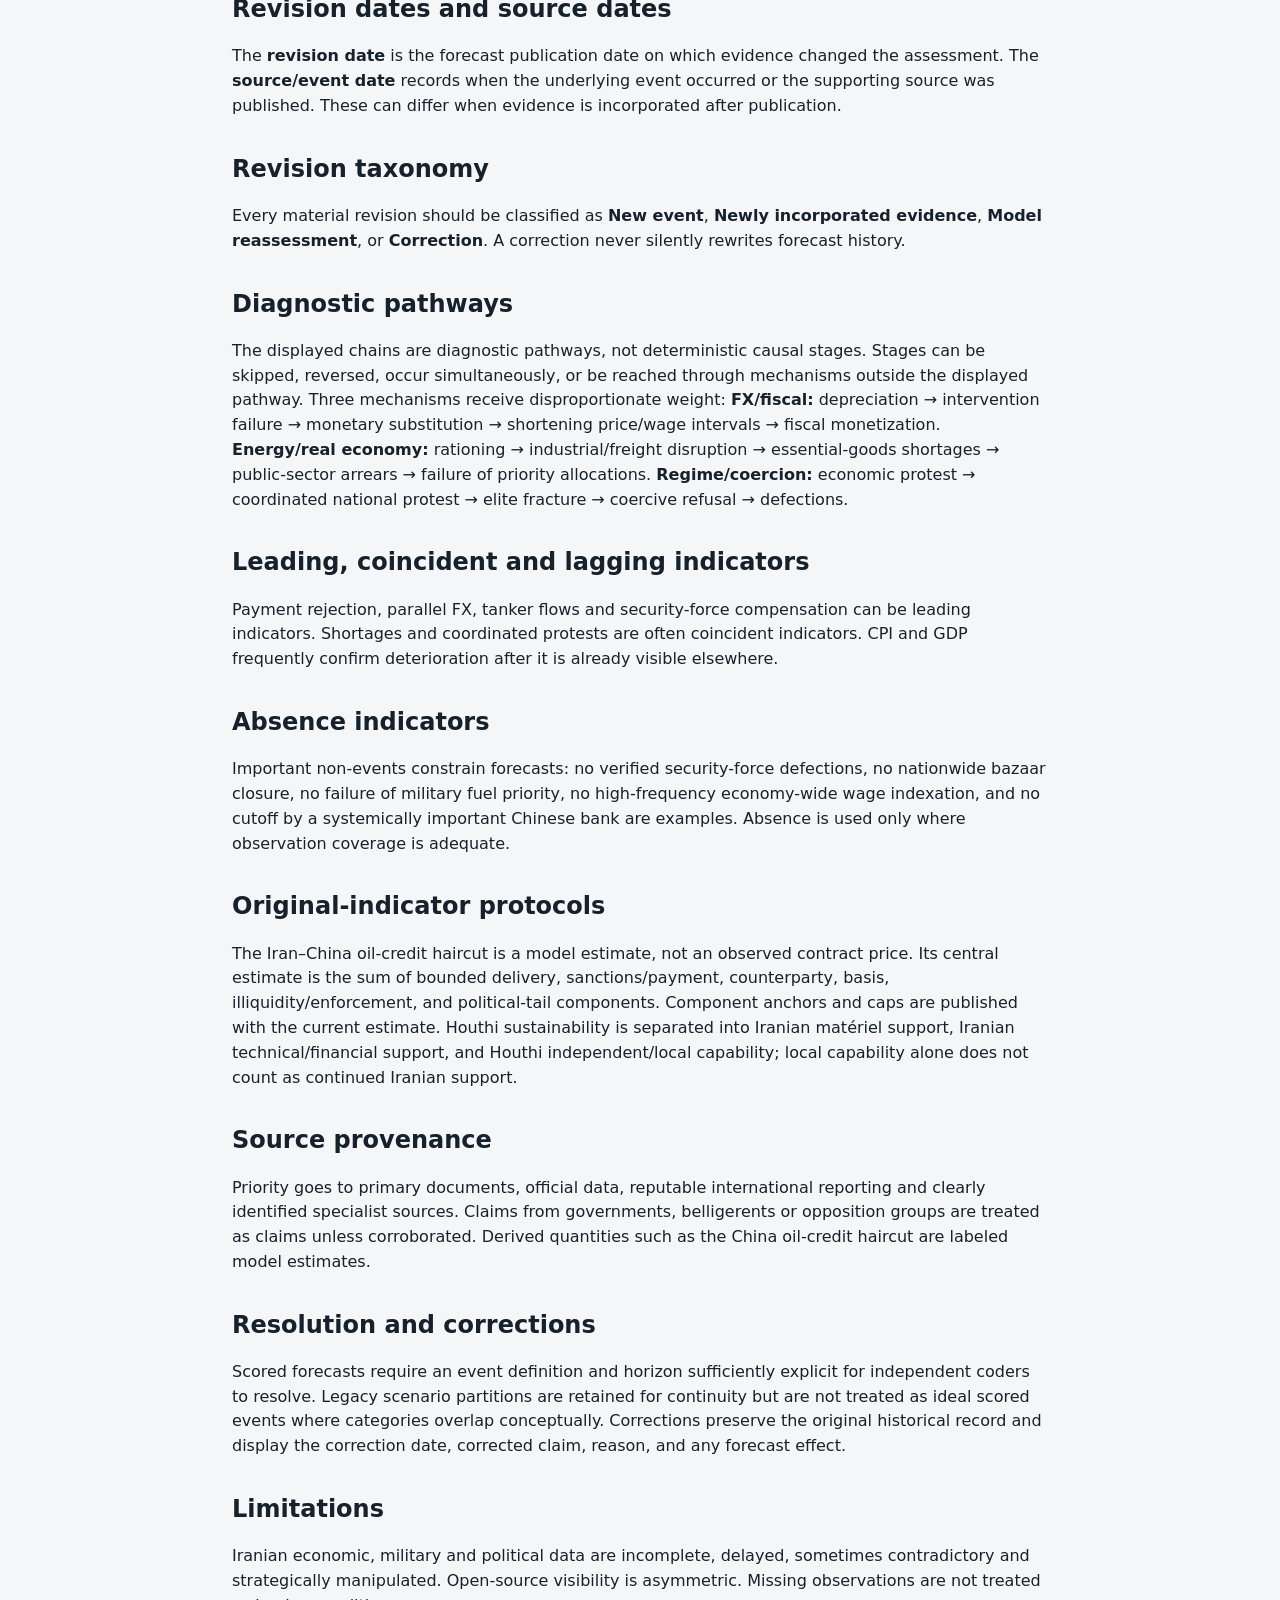
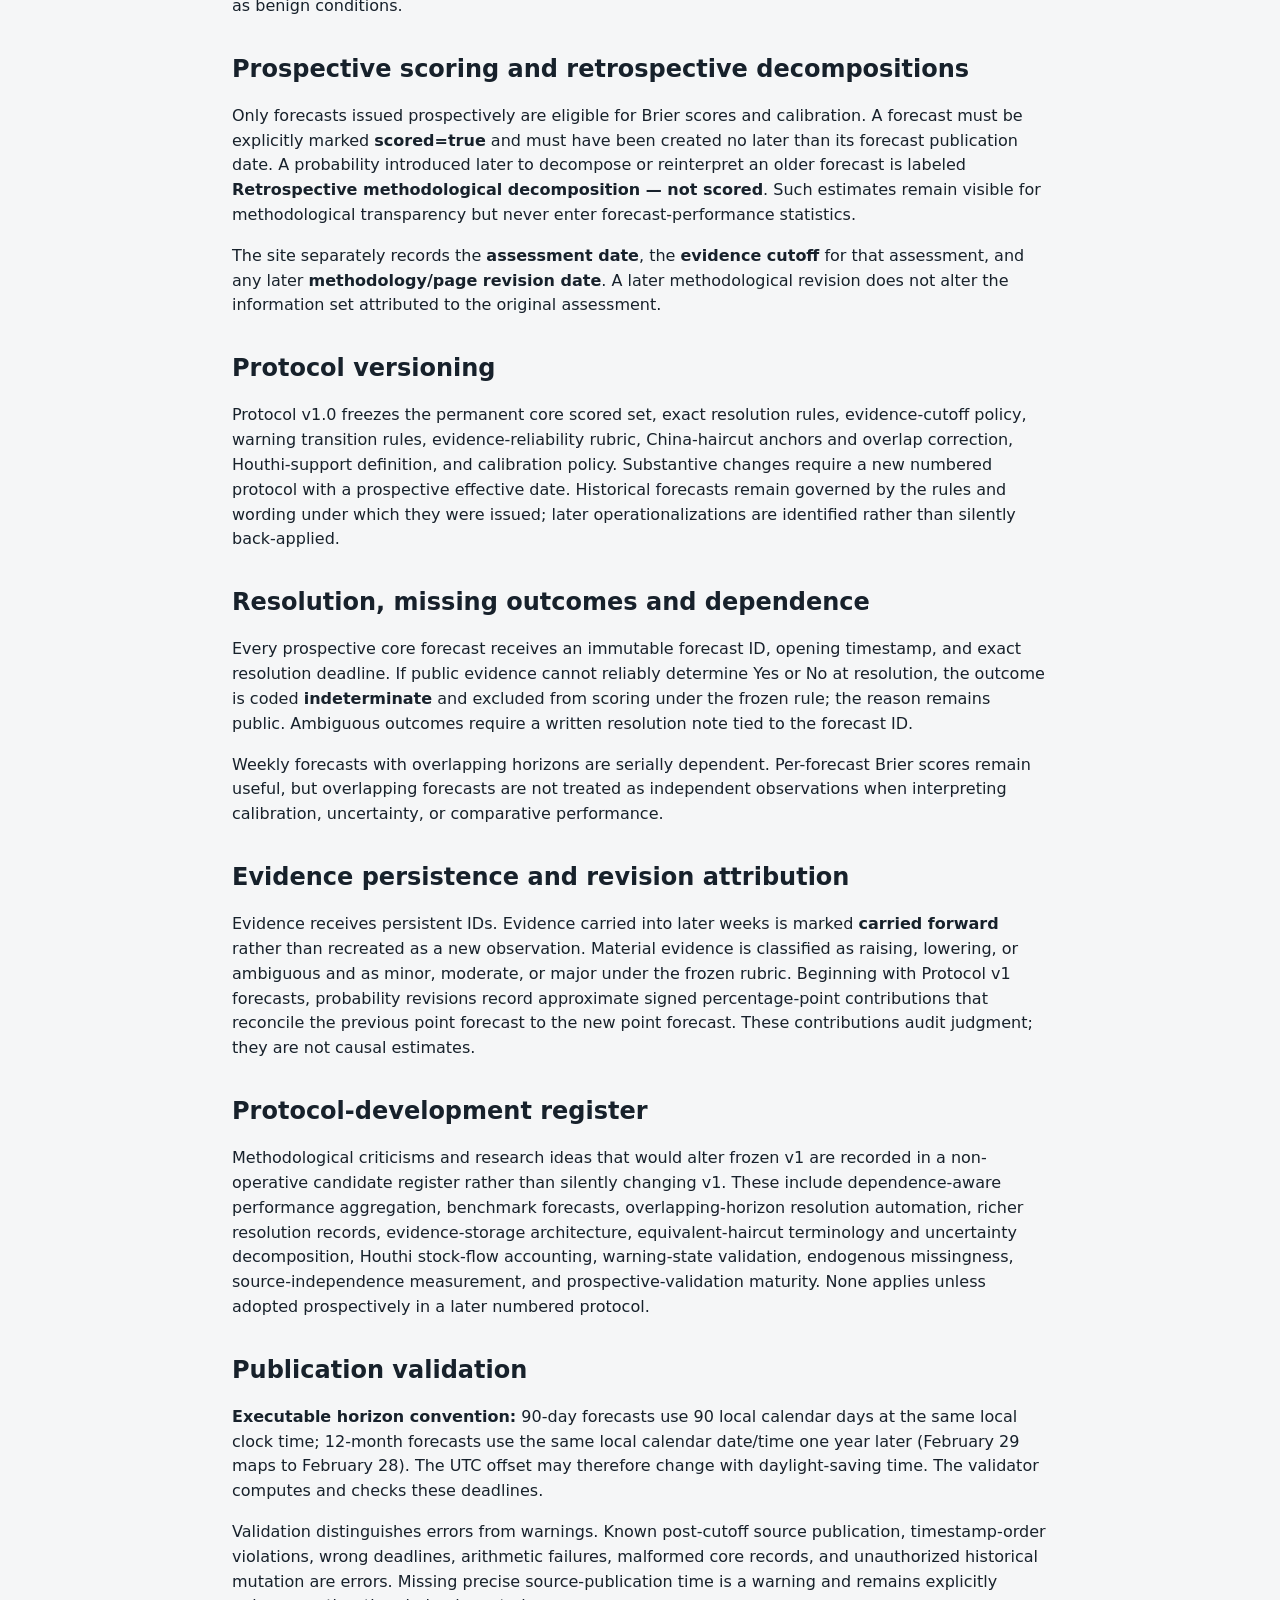
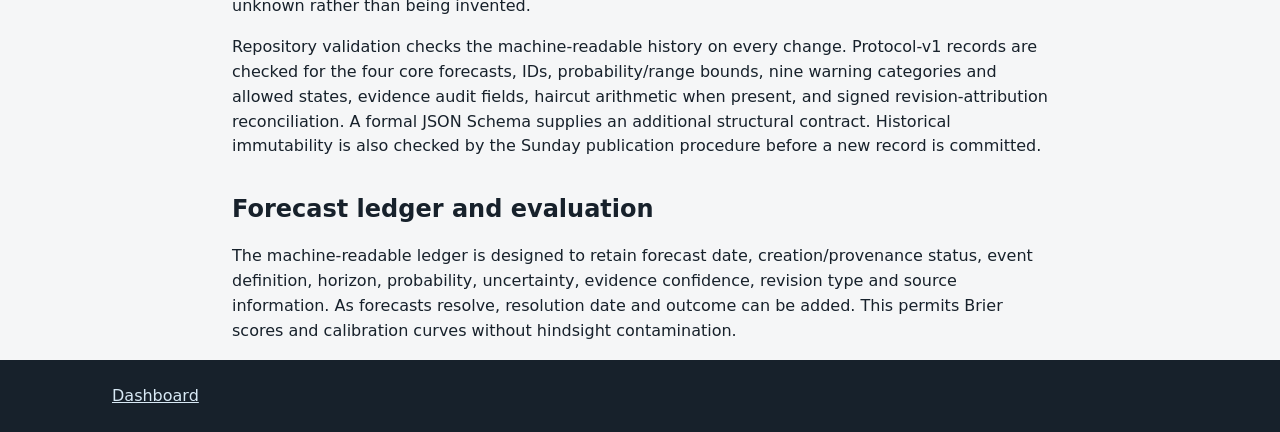
==== commit 7d923225: "Document executable deadlines and validation severity" ====
--- a/about.html
+++ b/about.html
@@ -1 +1 @@
-<!doctype html><html lang="en"><head><meta charset="utf-8"><meta name="viewport" content="width=device-width,initial-scale=1"><title>Methodology · Iran Stability Monitor</title><link rel="stylesheet" href="assets/style.css"></head><body><header><div class="wrap"><h1>About & methodology</h1><nav><a href="index.html">← Dashboard</a></nav></div></header><main class="wrap prose"><div class="protocol-status"><strong>Active protocol:</strong> v1.0, frozen October 3, 2026 and effective prospectively beginning October 4. <a href="protocol-v1.html">Read the frozen protocol.</a></div><h2>Purpose</h2><p>This project is a forecasting record, not simply a geopolitical dashboard. It tracks Iran's political stability, regional escalation, maritime trade, foreign-exchange and fiscal stress, energy stress, external support, and Iran-linked Houthi capabilities using public information.</p><h2>Observation, inference and forecast</h2><p><strong>Observation</strong> is a reported or measured fact attributed to a source. <strong>Inference</strong> interprets observations and should carry a confidence judgment where consequential. <strong>Forecast</strong> is a forward-looking probability attached to a defined event and horizon. Forecast probabilities are analytical judgments, not published statistics or market prices.</p><h2>Early-warning states</h2><p><strong>Green — Normal:</strong> affirmative evidence indicates no unusual movement toward the specified failure mechanism. <strong>Yellow — Watch:</strong> deterioration is evident but the threshold sequence has not advanced far. <strong>Orange — Warning:</strong> multiple corroborating indicators show substantial movement toward the threshold. <strong>Red — Critical:</strong> the failure mechanism is operating or appears close to becoming self-reinforcing. <strong>Gray — Insufficient data:</strong> public evidence is inadequate; gray must never be interpreted as green.</p><p>Direction is separate: ↑ deteriorating, → broadly stable, ↓ improving. Evidence coverage is separately rated High, Medium, or Low.</p><h2>Forecast definitions</h2><p><strong>Sustained major regional escalation within 90 days:</strong> renewed sustained major interstate strikes or material geographic widening beyond episodic contained exchanges.</p><p><strong>Regime-ending transition within 12 months:</strong> loss or replacement of the Islamic Republic's governing institutional order.</p><p><strong>FX crisis:</strong> disorderly parallel-market depreciation or a foreign-currency/payment shortage severe enough to require broad emergency controls or materially disrupt normal imports and payments.</p><p><strong>Hanke hyperinflation:</strong> inflation exceeding 50% per month for at least 30 consecutive days. Monthly reports may use exchange-rate-implied inflation as an additional early-warning signal.</p><p><strong>Major restructuring:</strong> substantial redistribution of governing power within Islamic Republic institutions without ending that institutional system.</p><h2>Probability, confidence and the uncertainty rule</h2><p>Probability answers “how likely is the event?” Confidence answers “how strong and complete is the evidence supporting that probability?” They are not interchangeable.</p><p><strong>Explicit uncertainty rule:</strong> first set the point forecast. Then estimate the 10th and 90th percentiles of the point probabilities that independent, well-informed analysts using the same public information, event definition and horizon would reasonably give. The displayed judgmental uncertainty range is that reasonable-analyst interval. It is intended to contain roughly 80% of such analysts’ point estimates. It is <strong>not</strong> a statistical confidence interval, Bayesian credible interval, sampling-error interval, or a probability that the “true probability” lies inside the range.</p><h2>Revision dates and source dates</h2><p>The <strong>revision date</strong> is the forecast publication date on which evidence changed the assessment. The <strong>source/event date</strong> records when the underlying event occurred or the supporting source was published. These can differ when evidence is incorporated after publication.</p><h2>Revision taxonomy</h2><p>Every material revision should be classified as <strong>New event</strong>, <strong>Newly incorporated evidence</strong>, <strong>Model reassessment</strong>, or <strong>Correction</strong>. A correction never silently rewrites forecast history.</p><h2>Diagnostic pathways</h2><p>The displayed chains are diagnostic pathways, not deterministic causal stages. Stages can be skipped, reversed, occur simultaneously, or be reached through mechanisms outside the displayed pathway. Three mechanisms receive disproportionate weight: <strong>FX/fiscal:</strong> depreciation → intervention failure → monetary substitution → shortening price/wage intervals → fiscal monetization. <strong>Energy/real economy:</strong> rationing → industrial/freight disruption → essential-goods shortages → public-sector arrears → failure of priority allocations. <strong>Regime/coercion:</strong> economic protest → coordinated national protest → elite fracture → coercive refusal → defections.</p><h2>Leading, coincident and lagging indicators</h2><p>Payment rejection, parallel FX, tanker flows and security-force compensation can be leading indicators. Shortages and coordinated protests are often coincident indicators. CPI and GDP frequently confirm deterioration after it is already visible elsewhere.</p><h2>Absence indicators</h2><p>Important non-events constrain forecasts: no verified security-force defections, no nationwide bazaar closure, no failure of military fuel priority, no high-frequency economy-wide wage indexation, and no cutoff by a systemically important Chinese bank are examples. Absence is used only where observation coverage is adequate.</p><h2>Original-indicator protocols</h2><p>The Iran–China oil-credit haircut is a model estimate, not an observed contract price. Its central estimate is the sum of bounded delivery, sanctions/payment, counterparty, basis, illiquidity/enforcement, and political-tail components. Component anchors and caps are published with the current estimate. Houthi sustainability is separated into Iranian matériel support, Iranian technical/financial support, and Houthi independent/local capability; local capability alone does not count as continued Iranian support.</p><h2>Source provenance</h2><p>Priority goes to primary documents, official data, reputable international reporting and clearly identified specialist sources. Claims from governments, belligerents or opposition groups are treated as claims unless corroborated. Derived quantities such as the China oil-credit haircut are labeled model estimates.</p><h2>Resolution and corrections</h2><p>Scored forecasts require an event definition and horizon sufficiently explicit for independent coders to resolve. Legacy scenario partitions are retained for continuity but are not treated as ideal scored events where categories overlap conceptually. Corrections preserve the original historical record and display the correction date, corrected claim, reason, and any forecast effect.</p><h2>Limitations</h2><p>Iranian economic, military and political data are incomplete, delayed, sometimes contradictory and strategically manipulated. Open-source visibility is asymmetric. Missing observations are not treated as benign conditions.</p><h2>Prospective scoring and retrospective decompositions</h2><p>Only forecasts issued prospectively are eligible for Brier scores and calibration. A forecast must be explicitly marked <strong>scored=true</strong> and must have been created no later than its forecast publication date. A probability introduced later to decompose or reinterpret an older forecast is labeled <strong>Retrospective methodological decomposition — not scored</strong>. Such estimates remain visible for methodological transparency but never enter forecast-performance statistics.</p><p>The site separately records the <strong>assessment date</strong>, the <strong>evidence cutoff</strong> for that assessment, and any later <strong>methodology/page revision date</strong>. A later methodological revision does not alter the information set attributed to the original assessment.</p><h2>Protocol versioning</h2><p>Protocol v1.0 freezes the permanent core scored set, exact resolution rules, evidence-cutoff policy, warning transition rules, evidence-reliability rubric, China-haircut anchors and overlap correction, Houthi-support definition, and calibration policy. Substantive changes require a new numbered protocol with a prospective effective date. Historical forecasts remain governed by the rules and wording under which they were issued; later operationalizations are identified rather than silently back-applied.</p><h2>Resolution, missing outcomes and dependence</h2><p>Every prospective core forecast receives an immutable forecast ID, opening timestamp, and exact resolution deadline. If public evidence cannot reliably determine Yes or No at resolution, the outcome is coded <strong>indeterminate</strong> and excluded from scoring under the frozen rule; the reason remains public. Ambiguous outcomes require a written resolution note tied to the forecast ID.</p><p>Weekly forecasts with overlapping horizons are serially dependent. Per-forecast Brier scores remain useful, but overlapping forecasts are not treated as independent observations when interpreting calibration, uncertainty, or comparative performance.</p><h2>Evidence persistence and revision attribution</h2><p>Evidence receives persistent IDs. Evidence carried into later weeks is marked <strong>carried forward</strong> rather than recreated as a new observation. Material evidence is classified as raising, lowering, or ambiguous and as minor, moderate, or major under the frozen rubric. Beginning with Protocol v1 forecasts, probability revisions record approximate signed percentage-point contributions that reconcile the previous point forecast to the new point forecast. These contributions audit judgment; they are not causal estimates.</p><h2>Protocol-development register</h2><p>Methodological criticisms and research ideas that would alter frozen v1 are recorded in a non-operative candidate register rather than silently changing v1. These include dependence-aware performance aggregation, benchmark forecasts, overlapping-horizon resolution automation, richer resolution records, evidence-storage architecture, equivalent-haircut terminology and uncertainty decomposition, Houthi stock-flow accounting, warning-state validation, endogenous missingness, source-independence measurement, and prospective-validation maturity. None applies unless adopted prospectively in a later numbered protocol.</p><h2>Publication validation</h2><p>Repository validation checks the machine-readable history on every change. Protocol-v1 records are checked for the four core forecasts, IDs, probability/range bounds, nine warning categories and allowed states, evidence audit fields, haircut arithmetic when present, and signed revision-attribution reconciliation. A formal JSON Schema supplies an additional structural contract. Historical immutability is also checked by the Sunday publication procedure before a new record is committed.</p><h2>Forecast ledger and evaluation</h2><p>The machine-readable ledger is designed to retain forecast date, creation/provenance status, event definition, horizon, probability, uncertainty, evidence confidence, revision type and source information. As forecasts resolve, resolution date and outcome can be added. This permits Brier scores and calibration curves without hindsight contamination.</p></main><footer><div class="wrap"><a href="index.html">Dashboard</a></div></footer></body></html>+<!doctype html><html lang="en"><head><meta charset="utf-8"><meta name="viewport" content="width=device-width,initial-scale=1"><title>Methodology · Iran Stability Monitor</title><link rel="stylesheet" href="assets/style.css"></head><body><header><div class="wrap"><h1>About & methodology</h1><nav><a href="index.html">← Dashboard</a></nav></div></header><main class="wrap prose"><div class="protocol-status"><strong>Active protocol:</strong> v1.0, frozen October 3, 2026 and effective prospectively beginning October 4. <a href="protocol-v1.html">Read the frozen protocol.</a></div><h2>Purpose</h2><p>This project is a forecasting record, not simply a geopolitical dashboard. It tracks Iran's political stability, regional escalation, maritime trade, foreign-exchange and fiscal stress, energy stress, external support, and Iran-linked Houthi capabilities using public information.</p><h2>Observation, inference and forecast</h2><p><strong>Observation</strong> is a reported or measured fact attributed to a source. <strong>Inference</strong> interprets observations and should carry a confidence judgment where consequential. <strong>Forecast</strong> is a forward-looking probability attached to a defined event and horizon. Forecast probabilities are analytical judgments, not published statistics or market prices.</p><h2>Early-warning states</h2><p><strong>Green — Normal:</strong> affirmative evidence indicates no unusual movement toward the specified failure mechanism. <strong>Yellow — Watch:</strong> deterioration is evident but the threshold sequence has not advanced far. <strong>Orange — Warning:</strong> multiple corroborating indicators show substantial movement toward the threshold. <strong>Red — Critical:</strong> the failure mechanism is operating or appears close to becoming self-reinforcing. <strong>Gray — Insufficient data:</strong> public evidence is inadequate; gray must never be interpreted as green.</p><p>Direction is separate: ↑ deteriorating, → broadly stable, ↓ improving. Evidence coverage is separately rated High, Medium, or Low.</p><h2>Forecast definitions</h2><p><strong>Sustained major regional escalation within 90 days:</strong> renewed sustained major interstate strikes or material geographic widening beyond episodic contained exchanges.</p><p><strong>Regime-ending transition within 12 months:</strong> loss or replacement of the Islamic Republic's governing institutional order.</p><p><strong>FX crisis:</strong> disorderly parallel-market depreciation or a foreign-currency/payment shortage severe enough to require broad emergency controls or materially disrupt normal imports and payments.</p><p><strong>Hanke hyperinflation:</strong> inflation exceeding 50% per month for at least 30 consecutive days. Monthly reports may use exchange-rate-implied inflation as an additional early-warning signal.</p><p><strong>Major restructuring:</strong> substantial redistribution of governing power within Islamic Republic institutions without ending that institutional system.</p><h2>Probability, confidence and the uncertainty rule</h2><p>Probability answers “how likely is the event?” Confidence answers “how strong and complete is the evidence supporting that probability?” They are not interchangeable.</p><p><strong>Explicit uncertainty rule:</strong> first set the point forecast. Then estimate the 10th and 90th percentiles of the point probabilities that independent, well-informed analysts using the same public information, event definition and horizon would reasonably give. The displayed judgmental uncertainty range is that reasonable-analyst interval. It is intended to contain roughly 80% of such analysts’ point estimates. It is <strong>not</strong> a statistical confidence interval, Bayesian credible interval, sampling-error interval, or a probability that the “true probability” lies inside the range.</p><h2>Revision dates and source dates</h2><p>The <strong>revision date</strong> is the forecast publication date on which evidence changed the assessment. The <strong>source/event date</strong> records when the underlying event occurred or the supporting source was published. These can differ when evidence is incorporated after publication.</p><h2>Revision taxonomy</h2><p>Every material revision should be classified as <strong>New event</strong>, <strong>Newly incorporated evidence</strong>, <strong>Model reassessment</strong>, or <strong>Correction</strong>. A correction never silently rewrites forecast history.</p><h2>Diagnostic pathways</h2><p>The displayed chains are diagnostic pathways, not deterministic causal stages. Stages can be skipped, reversed, occur simultaneously, or be reached through mechanisms outside the displayed pathway. Three mechanisms receive disproportionate weight: <strong>FX/fiscal:</strong> depreciation → intervention failure → monetary substitution → shortening price/wage intervals → fiscal monetization. <strong>Energy/real economy:</strong> rationing → industrial/freight disruption → essential-goods shortages → public-sector arrears → failure of priority allocations. <strong>Regime/coercion:</strong> economic protest → coordinated national protest → elite fracture → coercive refusal → defections.</p><h2>Leading, coincident and lagging indicators</h2><p>Payment rejection, parallel FX, tanker flows and security-force compensation can be leading indicators. Shortages and coordinated protests are often coincident indicators. CPI and GDP frequently confirm deterioration after it is already visible elsewhere.</p><h2>Absence indicators</h2><p>Important non-events constrain forecasts: no verified security-force defections, no nationwide bazaar closure, no failure of military fuel priority, no high-frequency economy-wide wage indexation, and no cutoff by a systemically important Chinese bank are examples. Absence is used only where observation coverage is adequate.</p><h2>Original-indicator protocols</h2><p>The Iran–China oil-credit haircut is a model estimate, not an observed contract price. Its central estimate is the sum of bounded delivery, sanctions/payment, counterparty, basis, illiquidity/enforcement, and political-tail components. Component anchors and caps are published with the current estimate. Houthi sustainability is separated into Iranian matériel support, Iranian technical/financial support, and Houthi independent/local capability; local capability alone does not count as continued Iranian support.</p><h2>Source provenance</h2><p>Priority goes to primary documents, official data, reputable international reporting and clearly identified specialist sources. Claims from governments, belligerents or opposition groups are treated as claims unless corroborated. Derived quantities such as the China oil-credit haircut are labeled model estimates.</p><h2>Resolution and corrections</h2><p>Scored forecasts require an event definition and horizon sufficiently explicit for independent coders to resolve. Legacy scenario partitions are retained for continuity but are not treated as ideal scored events where categories overlap conceptually. Corrections preserve the original historical record and display the correction date, corrected claim, reason, and any forecast effect.</p><h2>Limitations</h2><p>Iranian economic, military and political data are incomplete, delayed, sometimes contradictory and strategically manipulated. Open-source visibility is asymmetric. Missing observations are not treated as benign conditions.</p><h2>Prospective scoring and retrospective decompositions</h2><p>Only forecasts issued prospectively are eligible for Brier scores and calibration. A forecast must be explicitly marked <strong>scored=true</strong> and must have been created no later than its forecast publication date. A probability introduced later to decompose or reinterpret an older forecast is labeled <strong>Retrospective methodological decomposition — not scored</strong>. Such estimates remain visible for methodological transparency but never enter forecast-performance statistics.</p><p>The site separately records the <strong>assessment date</strong>, the <strong>evidence cutoff</strong> for that assessment, and any later <strong>methodology/page revision date</strong>. A later methodological revision does not alter the information set attributed to the original assessment.</p><h2>Protocol versioning</h2><p>Protocol v1.0 freezes the permanent core scored set, exact resolution rules, evidence-cutoff policy, warning transition rules, evidence-reliability rubric, China-haircut anchors and overlap correction, Houthi-support definition, and calibration policy. Substantive changes require a new numbered protocol with a prospective effective date. Historical forecasts remain governed by the rules and wording under which they were issued; later operationalizations are identified rather than silently back-applied.</p><h2>Resolution, missing outcomes and dependence</h2><p>Every prospective core forecast receives an immutable forecast ID, opening timestamp, and exact resolution deadline. If public evidence cannot reliably determine Yes or No at resolution, the outcome is coded <strong>indeterminate</strong> and excluded from scoring under the frozen rule; the reason remains public. Ambiguous outcomes require a written resolution note tied to the forecast ID.</p><p>Weekly forecasts with overlapping horizons are serially dependent. Per-forecast Brier scores remain useful, but overlapping forecasts are not treated as independent observations when interpreting calibration, uncertainty, or comparative performance.</p><h2>Evidence persistence and revision attribution</h2><p>Evidence receives persistent IDs. Evidence carried into later weeks is marked <strong>carried forward</strong> rather than recreated as a new observation. Material evidence is classified as raising, lowering, or ambiguous and as minor, moderate, or major under the frozen rubric. Beginning with Protocol v1 forecasts, probability revisions record approximate signed percentage-point contributions that reconcile the previous point forecast to the new point forecast. These contributions audit judgment; they are not causal estimates.</p><h2>Protocol-development register</h2><p>Methodological criticisms and research ideas that would alter frozen v1 are recorded in a non-operative candidate register rather than silently changing v1. These include dependence-aware performance aggregation, benchmark forecasts, overlapping-horizon resolution automation, richer resolution records, evidence-storage architecture, equivalent-haircut terminology and uncertainty decomposition, Houthi stock-flow accounting, warning-state validation, endogenous missingness, source-independence measurement, and prospective-validation maturity. None applies unless adopted prospectively in a later numbered protocol.</p><h2>Publication validation</h2><p><strong>Executable horizon convention:</strong> 90-day forecasts use 90 local calendar days at the same local clock time; 12-month forecasts use the same local calendar date/time one year later (February 29 maps to February 28). The UTC offset may therefore change with daylight-saving time. The validator computes and checks these deadlines.</p><p>Validation distinguishes errors from warnings. Known post-cutoff source publication, timestamp-order violations, wrong deadlines, arithmetic failures, malformed core records, and unauthorized historical mutation are errors. Missing precise source-publication time is a warning and remains explicitly unknown rather than being invented.</p><p>Repository validation checks the machine-readable history on every change. Protocol-v1 records are checked for the four core forecasts, IDs, probability/range bounds, nine warning categories and allowed states, evidence audit fields, haircut arithmetic when present, and signed revision-attribution reconciliation. A formal JSON Schema supplies an additional structural contract. Historical immutability is also checked by the Sunday publication procedure before a new record is committed.</p><h2>Forecast ledger and evaluation</h2><p>The machine-readable ledger is designed to retain forecast date, creation/provenance status, event definition, horizon, probability, uncertainty, evidence confidence, revision type and source information. As forecasts resolve, resolution date and outcome can be added. This permits Brier scores and calibration curves without hindsight contamination.</p></main><footer><div class="wrap"><a href="index.html">Dashboard</a></div></footer></body></html>
--- a/assets/style.css
+++ b/assets/style.css
@@ -1 +1 @@
-:root{--bg:#f5f6f7;--paper:#fff;--ink:#17212b;--muted:#64717d;--line:#dce1e5;--red:#a92c2c;--orange:#c56b16;--yellow:#b58a13;--green:#28734b;--gray:#8b949c;--blue:#245c83}*{box-sizing:border-box}body{margin:0;background:var(--bg);color:var(--ink);font:16px/1.55 system-ui,-apple-system,Segoe UI,sans-serif}.wrap{max-width:1100px;margin:auto;padding:0 22px}header{background:#17212b;color:#fff;padding:34px 0 22px}header h1{margin:0 0 4px;font-size:2rem}header p{margin:0;color:#cbd3da}nav{display:flex;gap:17px;flex-wrap:wrap;margin-top:18px}a{color:#25648e}header a,footer a{color:#d8e9f5}main{padding-top:30px;padding-bottom:50px}section{margin:0 0 44px}h2{margin-bottom:10px}h3{margin-top:24px}.lead{font-size:1.12rem;max-width:900px}.eyebrow{font-size:.78rem;font-weight:800;letter-spacing:.12em;color:var(--blue)}.cards{display:grid;grid-template-columns:repeat(auto-fit,minmax(205px,1fr));gap:12px}.card,.warning .item,.news,.archive,.empty,.changebox,.panel{background:var(--paper);border:1px solid var(--line);border-radius:9px;padding:16px}.card .value{font-size:1.55rem;font-weight:750}.card .label{font-weight:700}.card .meta{margin-top:7px;color:var(--muted);font-size:.84rem}.small,.muted,.note{color:var(--muted);font-size:.92rem}.critical,.red{border-left:5px solid var(--red)}.warning-level,.orange{border-left:5px solid var(--orange)}.watch,.yellow,.amber{border-left:5px solid var(--yellow)}.normal,.green{border-left:5px solid var(--green)}.unknown,.gray{border-left:5px solid var(--gray)}table{width:100%;border-collapse:collapse;background:var(--paper)}th,td{padding:11px 12px;border-bottom:1px solid var(--line);text-align:left;vertical-align:top}th{font-size:.88rem;color:var(--muted)}.warning{display:grid;grid-template-columns:repeat(auto-fit,minmax(235px,1fr));gap:10px}.warning .item{border-left-width:5px}.warning .head{display:flex;justify-content:space-between;gap:10px;font-weight:750}.dir{font-size:1.05rem}.legend{display:flex;gap:14px;flex-wrap:wrap;margin:10px 0 16px;font-size:.88rem}.green-dot{color:var(--green)}.yellow-dot{color:var(--yellow)}.orange-dot{color:var(--orange)}.red-dot{color:var(--red)}.gray-dot{color:var(--gray)}.news,.archive{margin:9px 0}.news h3,.archive h3{margin:0 0 6px}.tag{font-size:.75rem;font-weight:750;text-transform:uppercase;letter-spacing:.06em}.chartbox{background:white;border:1px solid var(--line);border-radius:9px;padding:12px;overflow:auto;margin-bottom:14px}.prose{max-width:860px}.prose h2{margin-top:32px}.twocol{display:grid;grid-template-columns:1fr 1fr;gap:16px}.changebox{border-left:5px solid var(--blue);margin:15px 0}.chain{background:var(--paper);border:1px solid var(--line);border-radius:9px;padding:14px;margin:10px 0}.steps{display:flex;gap:7px;flex-wrap:wrap;margin-top:8px}.step{padding:5px 8px;border-radius:6px;background:#eceff2;font-size:.86rem}.step.active{background:#f6dfbf}.step.criticalstep{background:#f3c7c7}.step.unknownstep{background:#e7e8e9;color:#667}.range{font-size:.88rem;color:var(--muted)}footer{background:#17212b;color:#cbd3da;padding:24px 0}.note{border-top:1px solid var(--line);padding-top:18px}@media(max-width:700px){header h1{font-size:1.55rem}table{font-size:.86rem}.wrap{padding:0 14px}.twocol{grid-template-columns:1fr}}.signal{font-size:1.05rem;margin-right:3px}.signal.critical{color:var(--red)}.signal.warning-level{color:var(--orange)}.signal.watch{color:var(--yellow)}.signal.normal{color:var(--green)}.signal.unknown{color:var(--gray)}.dir{display:inline-flex;align-items:center;justify-content:center;min-width:28px;height:28px;border-radius:50%;font-weight:900}.dir.up{background:#f7d7d7;color:var(--red)}.dir.flat{background:#eceff2;color:#56616b}.dir.down{background:#dcefe4;color:var(--green)}.dir.unknown{background:#eceff2;color:var(--gray)}.warning .item{position:relative}.warning .item .small{margin-top:7px}.step.done{background:#e6e9ec;color:#4f5962}.step.current.warning{background:#f6dfbf;border:1px solid var(--orange)}.step.current.critical{background:#f3c7c7;border:1px solid var(--red)}.step.current.watch{background:#f5edc9;border:1px solid var(--yellow)}.step.current.normal{background:#dcefe4;border:1px solid var(--green)}.step.current.unknown{background:#e7e8e9;border:1px solid var(--gray)}.forecast-detail{margin:10px 0}.triggergrid{display:grid;grid-template-columns:1fr 1fr;gap:12px;margin-top:8px;font-size:.9rem}.legacy{font-size:.7rem;text-transform:uppercase;letter-spacing:.05em;background:#eceff2;color:#667;padding:3px 6px;border-radius:5px;font-weight:600}@media(max-width:700px){.triggergrid{grid-template-columns:1fr}}.source-note{margin-top:7px;padding:8px 10px;background:#f4f6f7;border-radius:6px;color:var(--muted);font-size:.86rem}.step.current{font-weight:700}.freshness{display:inline-block;background:#e9eef2;border-radius:6px;padding:6px 9px;color:#4f5d68;font-size:.84rem;margin:2px 0 10px}.limitations{background:#fff5dc;border-left:5px solid var(--yellow);padding:11px 13px;margin:12px 0;font-size:.9rem}.panel p{margin-top:6px}.chartbox canvas{max-width:none}.protocol-status{background:#edf3f7;border-left:5px solid var(--blue);padding:9px 12px;margin:8px 0 12px;border-radius:4px;font-size:.9rem}+:root{--bg:#f5f6f7;--paper:#fff;--ink:#17212b;--muted:#64717d;--line:#dce1e5;--red:#a92c2c;--orange:#c56b16;--yellow:#b58a13;--green:#28734b;--gray:#8b949c;--blue:#245c83}*{box-sizing:border-box}body{margin:0;background:var(--bg);color:var(--ink);font:16px/1.55 system-ui,-apple-system,Segoe UI,sans-serif}.wrap{max-width:1100px;margin:auto;padding:0 22px}header{background:#17212b;color:#fff;padding:34px 0 22px}header h1{margin:0 0 4px;font-size:2rem}header p{margin:0;color:#cbd3da}nav{display:flex;gap:17px;flex-wrap:wrap;margin-top:18px}a{color:#25648e}header a,footer a{color:#d8e9f5}main{padding-top:30px;padding-bottom:50px}section{margin:0 0 44px}h2{margin-bottom:10px}h3{margin-top:24px}.lead{font-size:1.12rem;max-width:900px}.eyebrow{font-size:.78rem;font-weight:800;letter-spacing:.12em;color:var(--blue)}.cards{display:grid;grid-template-columns:repeat(auto-fit,minmax(205px,1fr));gap:12px}.card,.warning .item,.news,.archive,.empty,.changebox,.panel{background:var(--paper);border:1px solid var(--line);border-radius:9px;padding:16px}.card .value{font-size:1.55rem;font-weight:750}.card .label{font-weight:700}.card .meta{margin-top:7px;color:var(--muted);font-size:.84rem}.small,.muted,.note{color:var(--muted);font-size:.92rem}.critical,.red{border-left:5px solid var(--red)}.warning-level,.orange{border-left:5px solid var(--orange)}.watch,.yellow,.amber{border-left:5px solid var(--yellow)}.normal,.green{border-left:5px solid var(--green)}.unknown,.gray{border-left:5px solid var(--gray)}table{width:100%;border-collapse:collapse;background:var(--paper)}th,td{padding:11px 12px;border-bottom:1px solid var(--line);text-align:left;vertical-align:top}th{font-size:.88rem;color:var(--muted)}.warning{display:grid;grid-template-columns:repeat(auto-fit,minmax(235px,1fr));gap:10px}.warning .item{border-left-width:5px}.warning .head{display:flex;justify-content:space-between;gap:10px;font-weight:750}.dir{font-size:1.05rem}.legend{display:flex;gap:14px;flex-wrap:wrap;margin:10px 0 16px;font-size:.88rem}.green-dot{color:var(--green)}.yellow-dot{color:var(--yellow)}.orange-dot{color:var(--orange)}.red-dot{color:var(--red)}.gray-dot{color:var(--gray)}.news,.archive{margin:9px 0}.news h3,.archive h3{margin:0 0 6px}.tag{font-size:.75rem;font-weight:750;text-transform:uppercase;letter-spacing:.06em}.chartbox{background:white;border:1px solid var(--line);border-radius:9px;padding:12px;overflow:auto;margin-bottom:14px}.prose{max-width:860px}.prose h2{margin-top:32px}.twocol{display:grid;grid-template-columns:1fr 1fr;gap:16px}.changebox{border-left:5px solid var(--blue);margin:15px 0}.chain{background:var(--paper);border:1px solid var(--line);border-radius:9px;padding:14px;margin:10px 0}.steps{display:flex;gap:7px;flex-wrap:wrap;margin-top:8px}.step{padding:5px 8px;border-radius:6px;background:#eceff2;font-size:.86rem}.step.active{background:#f6dfbf}.step.criticalstep{background:#f3c7c7}.step.unknownstep{background:#e7e8e9;color:#667}.range{font-size:.88rem;color:var(--muted)}footer{background:#17212b;color:#cbd3da;padding:24px 0}.note{border-top:1px solid var(--line);padding-top:18px}@media(max-width:700px){header h1{font-size:1.55rem}table{font-size:.86rem}.wrap{padding:0 14px}.twocol{grid-template-columns:1fr}}.signal{font-size:1.05rem;margin-right:3px}.signal.critical{color:var(--red)}.signal.warning-level{color:var(--orange)}.signal.watch{color:var(--yellow)}.signal.normal{color:var(--green)}.signal.unknown{color:var(--gray)}.dir{display:inline-flex;align-items:center;justify-content:center;min-width:28px;height:28px;border-radius:50%;font-weight:900}.dir.up{background:#f7d7d7;color:var(--red)}.dir.flat{background:#eceff2;color:#56616b}.dir.down{background:#dcefe4;color:var(--green)}.dir.unknown{background:#eceff2;color:var(--gray)}.warning .item{position:relative}.warning .item .small{margin-top:7px}.step.done{background:#e6e9ec;color:#4f5962}.step.current.warning{background:#f6dfbf;border:1px solid var(--orange)}.step.current.critical{background:#f3c7c7;border:1px solid var(--red)}.step.current.watch{background:#f5edc9;border:1px solid var(--yellow)}.step.current.normal{background:#dcefe4;border:1px solid var(--green)}.step.current.unknown{background:#e7e8e9;border:1px solid var(--gray)}.forecast-detail{margin:10px 0}.triggergrid{display:grid;grid-template-columns:1fr 1fr;gap:12px;margin-top:8px;font-size:.9rem}.legacy{font-size:.7rem;text-transform:uppercase;letter-spacing:.05em;background:#eceff2;color:#667;padding:3px 6px;border-radius:5px;font-weight:600}@media(max-width:700px){.triggergrid{grid-template-columns:1fr}}.source-note{margin-top:7px;padding:8px 10px;background:#f4f6f7;border-radius:6px;color:var(--muted);font-size:.86rem}.step.current{font-weight:700}.freshness{display:inline-block;background:#e9eef2;border-radius:6px;padding:6px 9px;color:#4f5d68;font-size:.84rem;margin:2px 0 10px}.limitations{background:#fff5dc;border-left:5px solid var(--yellow);padding:11px 13px;margin:12px 0;font-size:.9rem}.panel p{margin-top:6px}.chartbox canvas{max-width:none}.protocol-status{background:#edf3f7;border-left:5px solid var(--blue);padding:9px 12px;margin:8px 0 12px;border-radius:4px;font-size:.9rem}.validation-status{display:inline-block;background:#e3efe8;color:#245c3d;border-radius:6px;padding:5px 9px;margin:0 0 10px;font-size:.82rem;font-weight:650}.failure{background:#fff;border:1px solid var(--line);border-left:5px solid var(--red);padding:20px;border-radius:8px}
